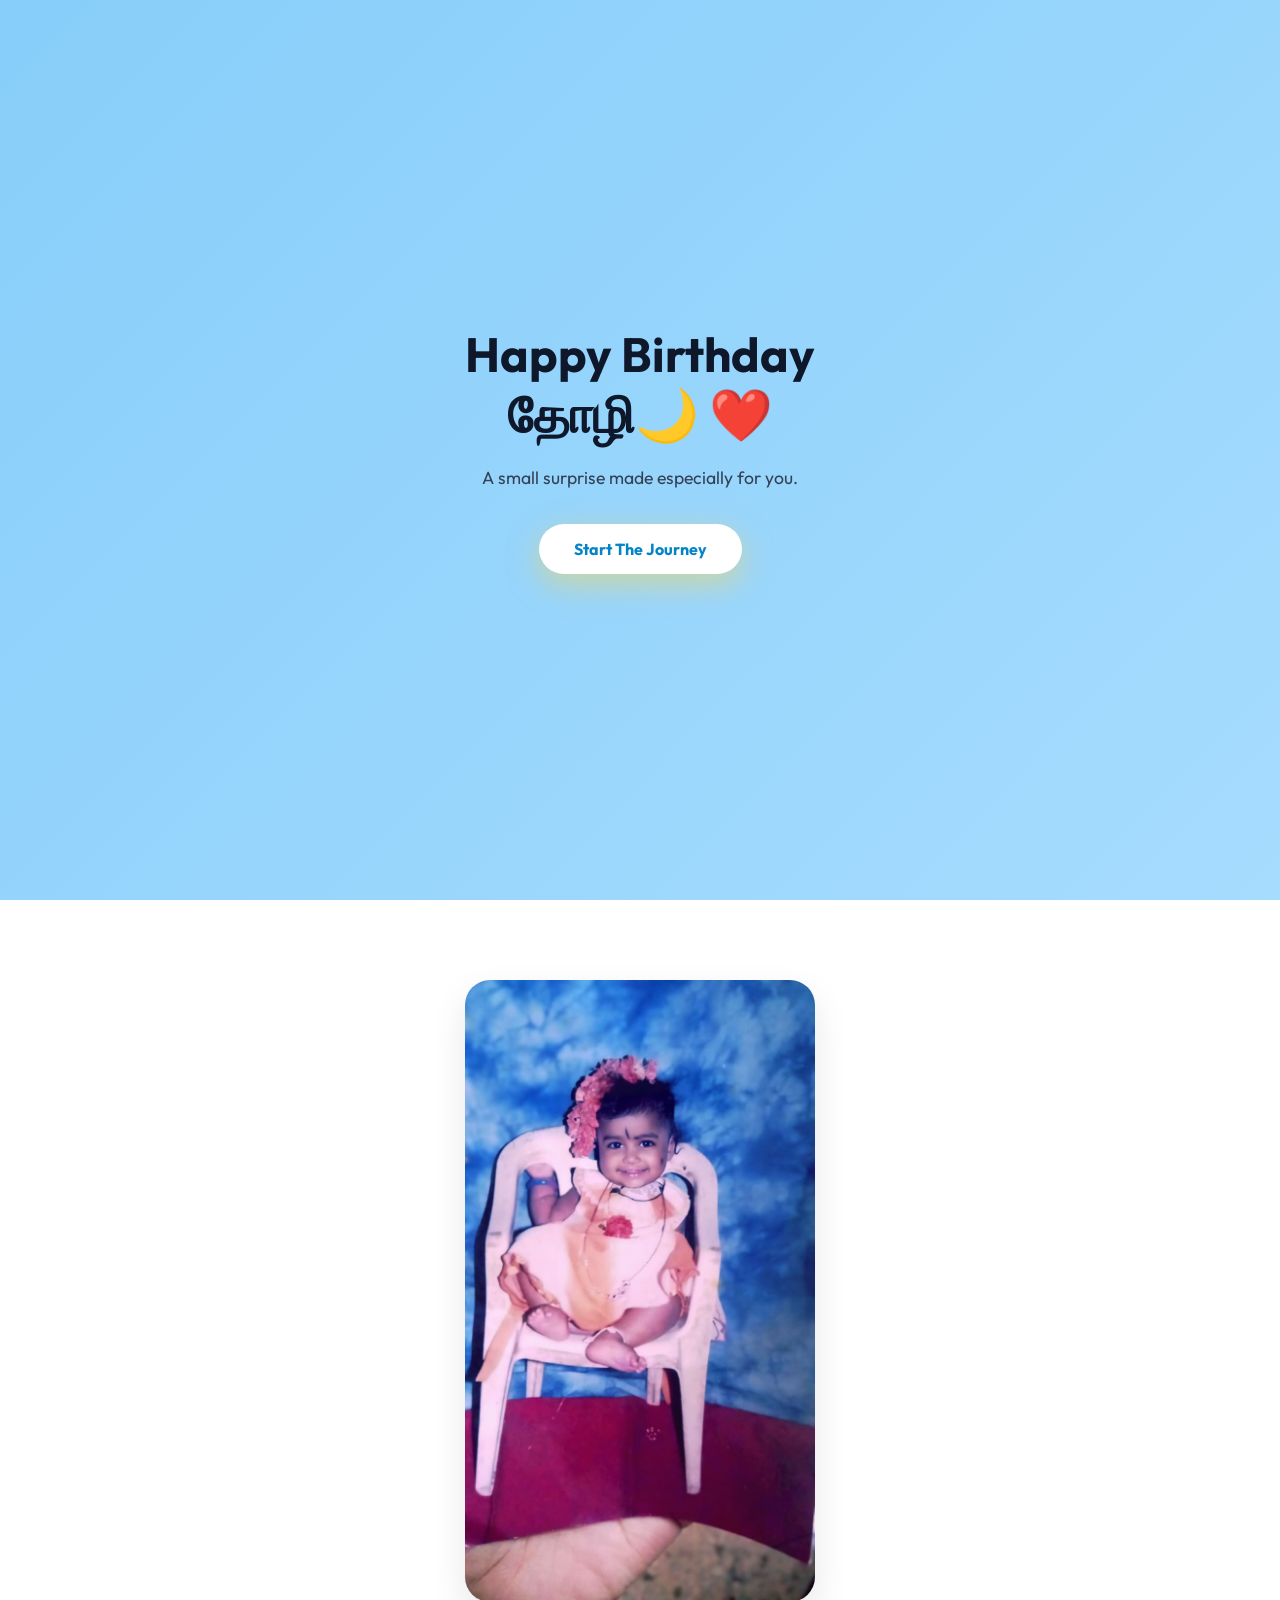
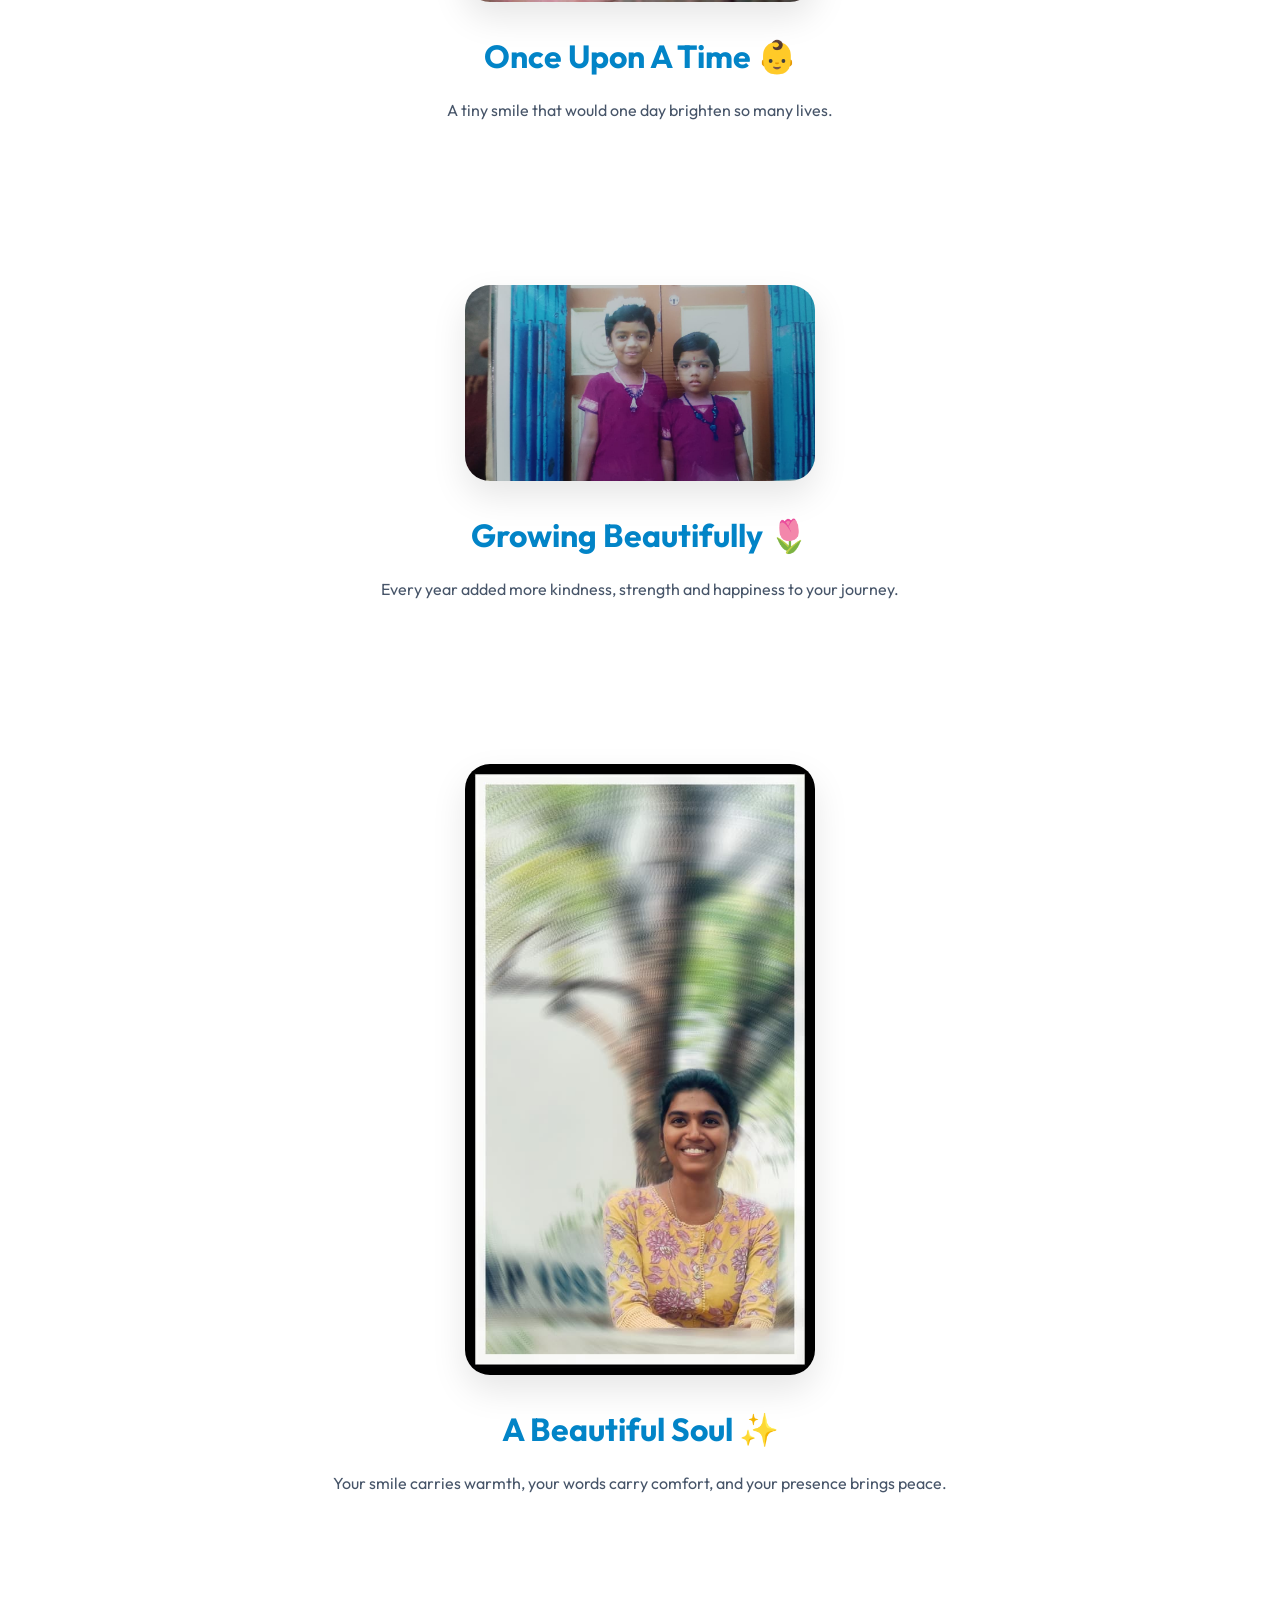
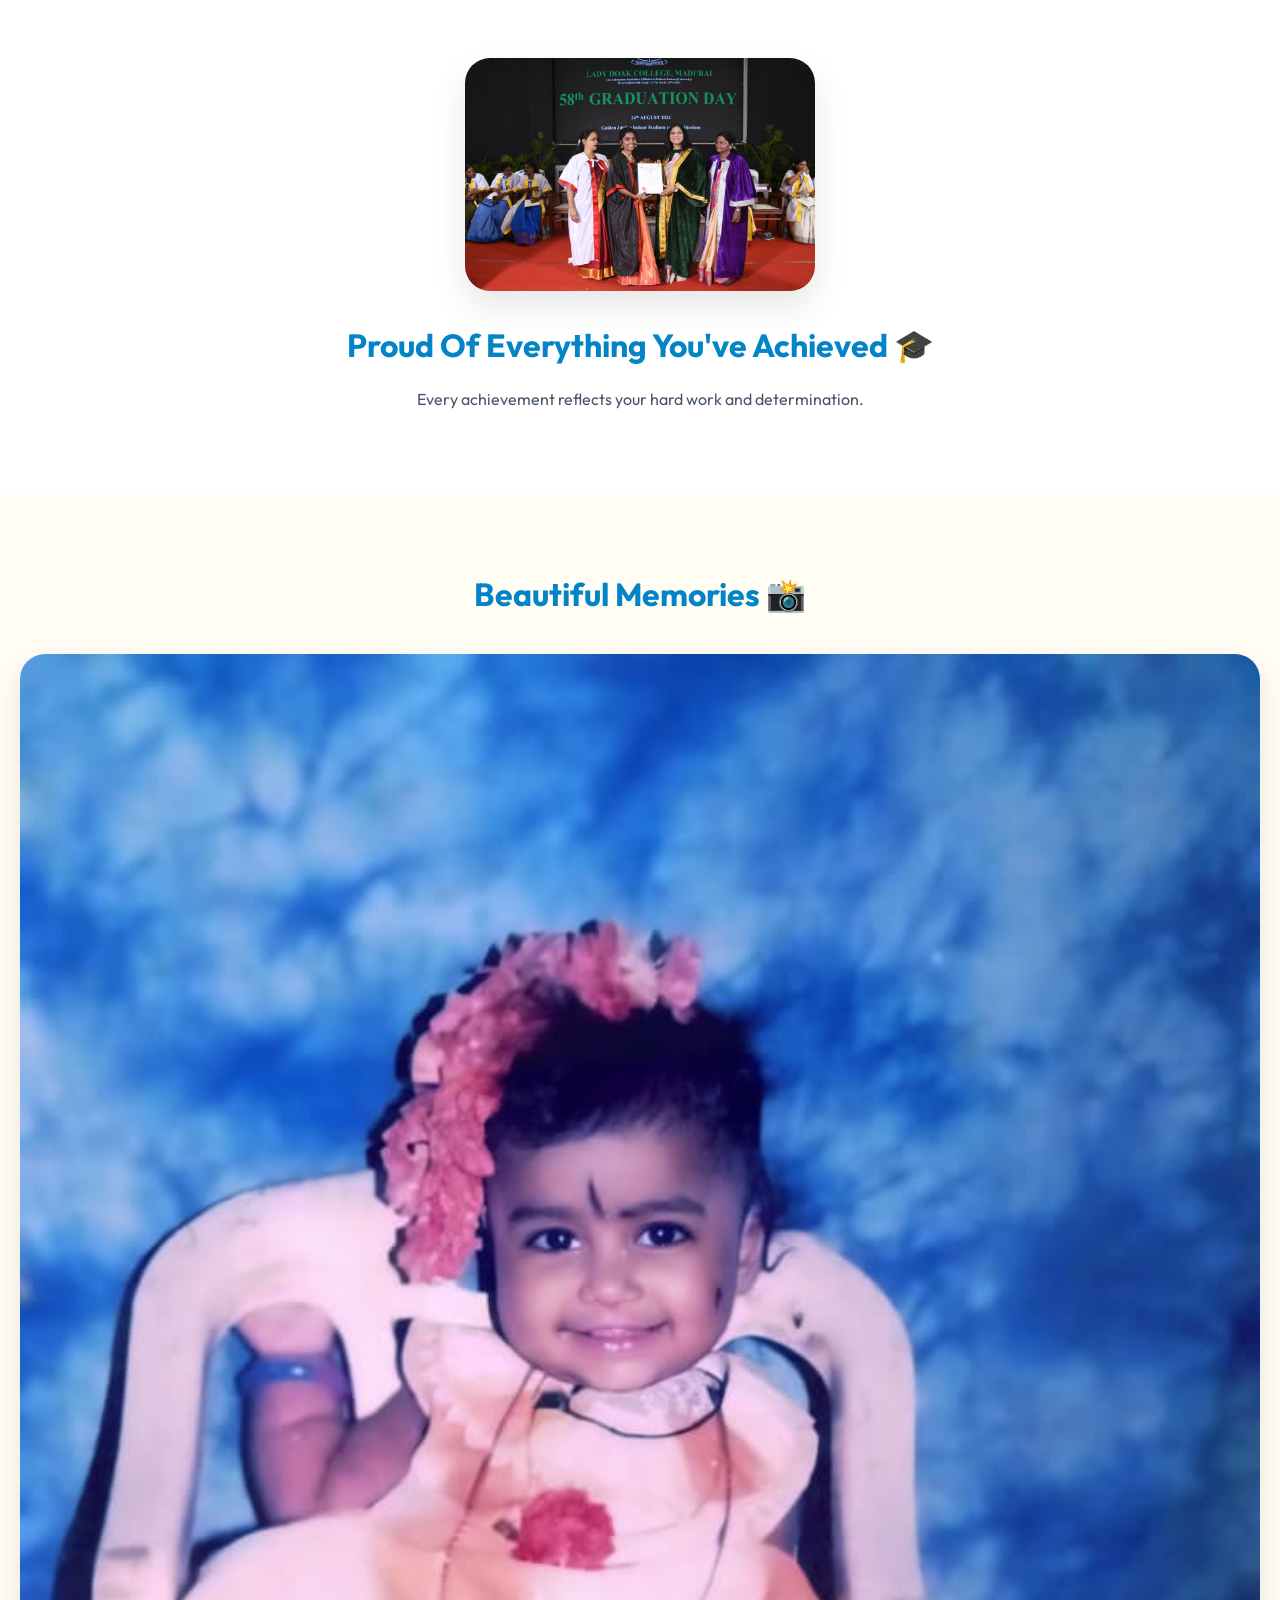
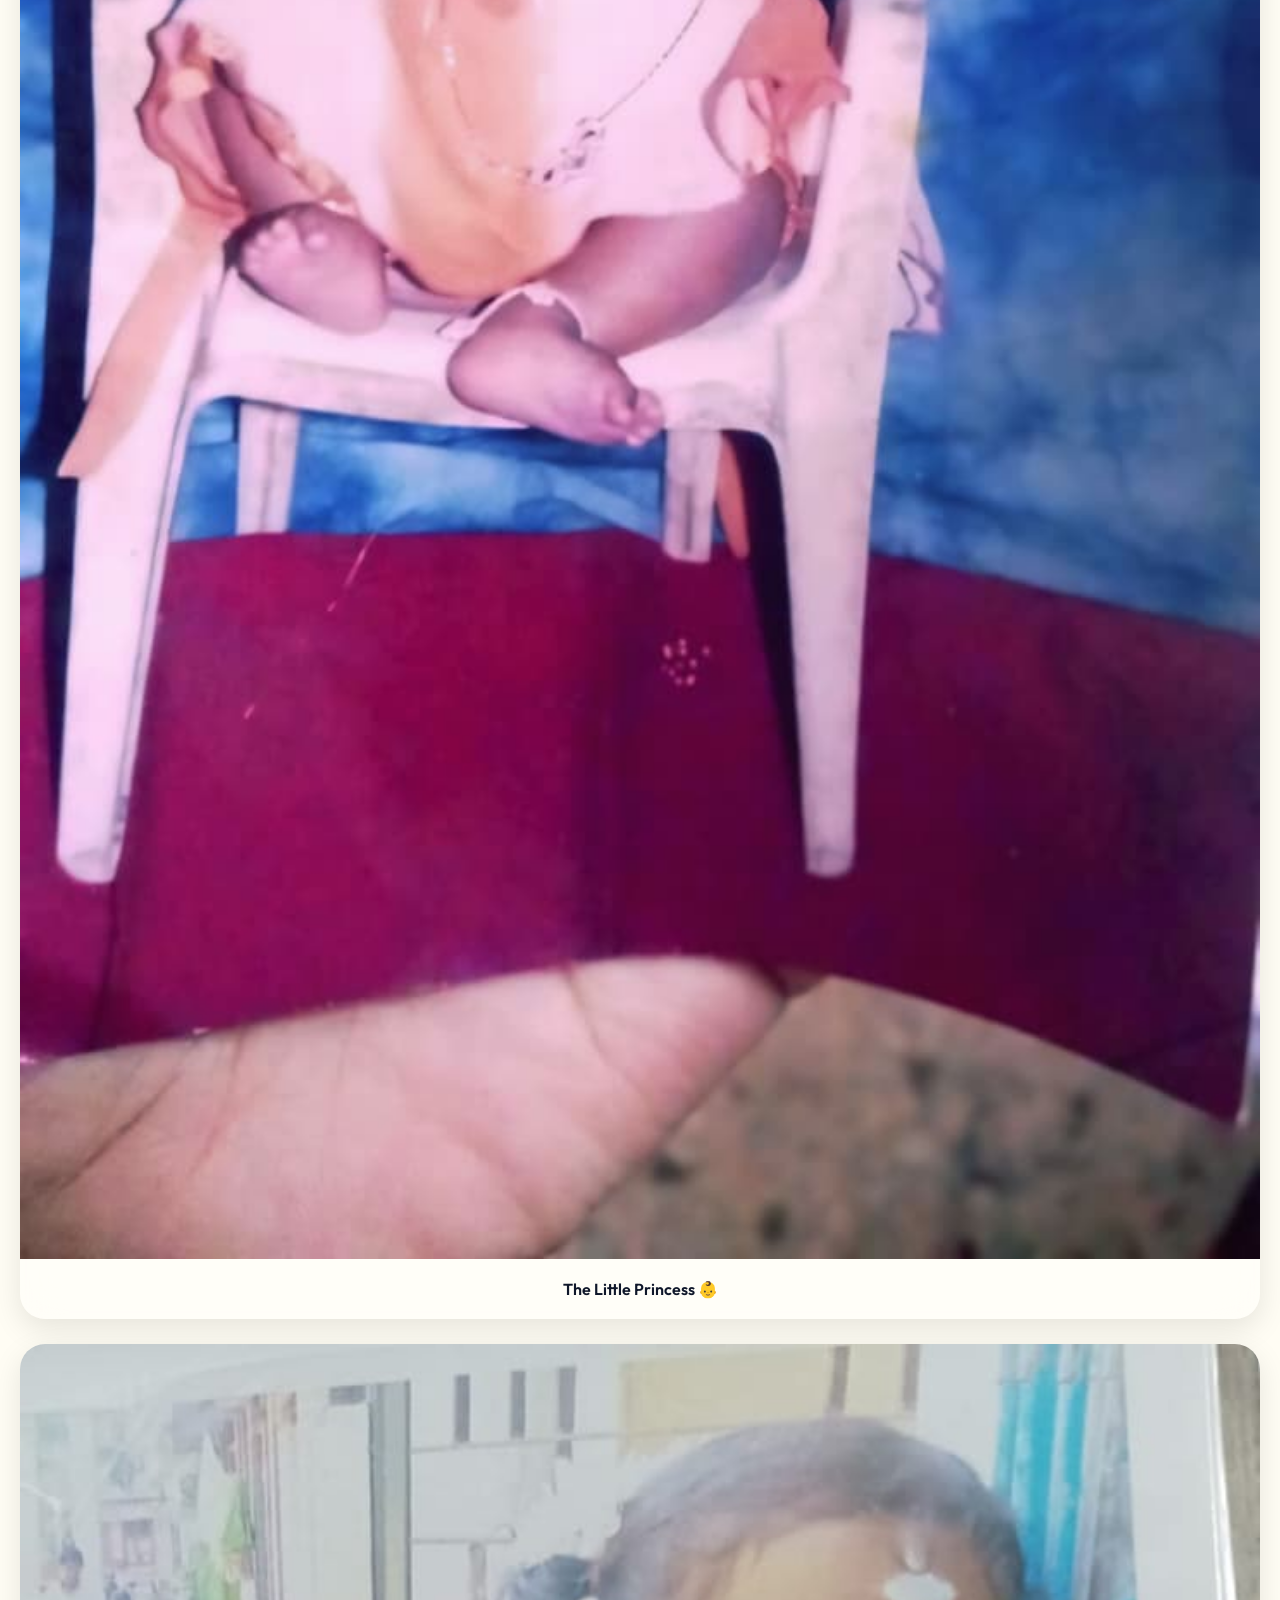
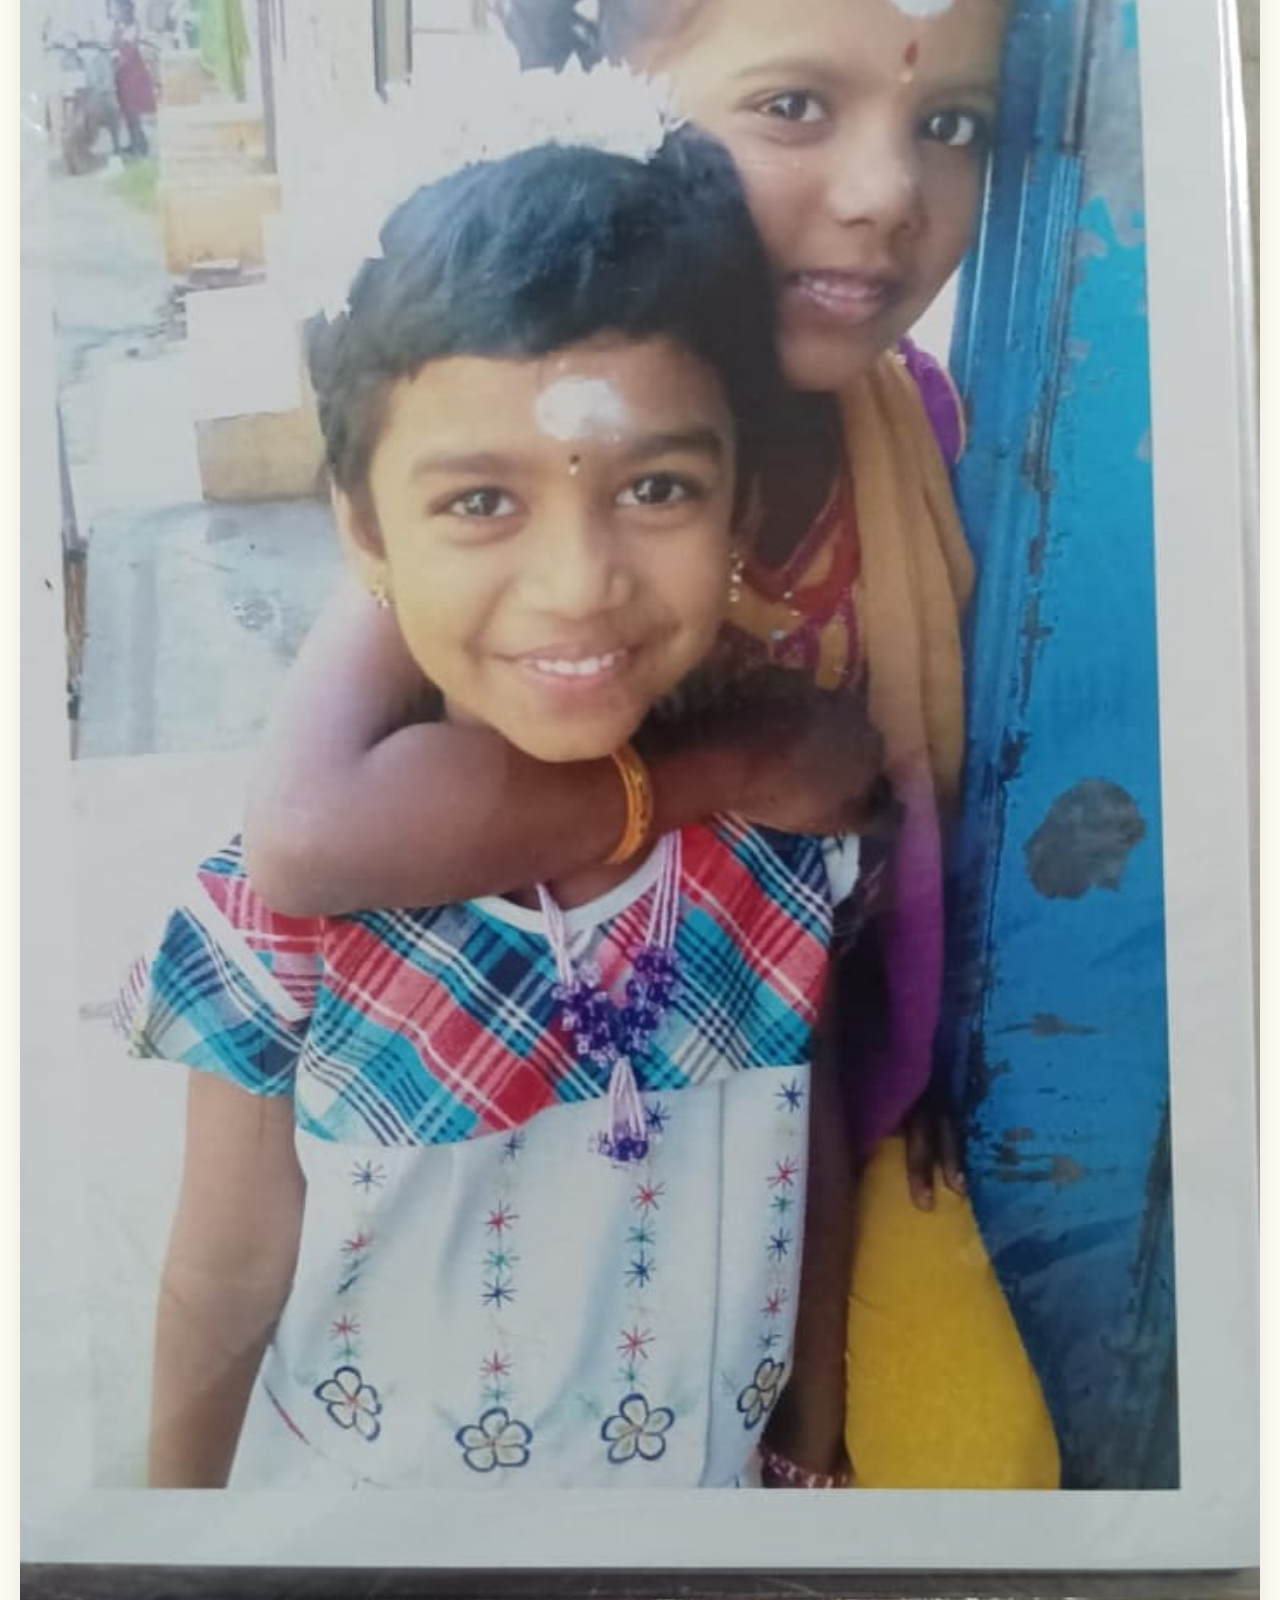
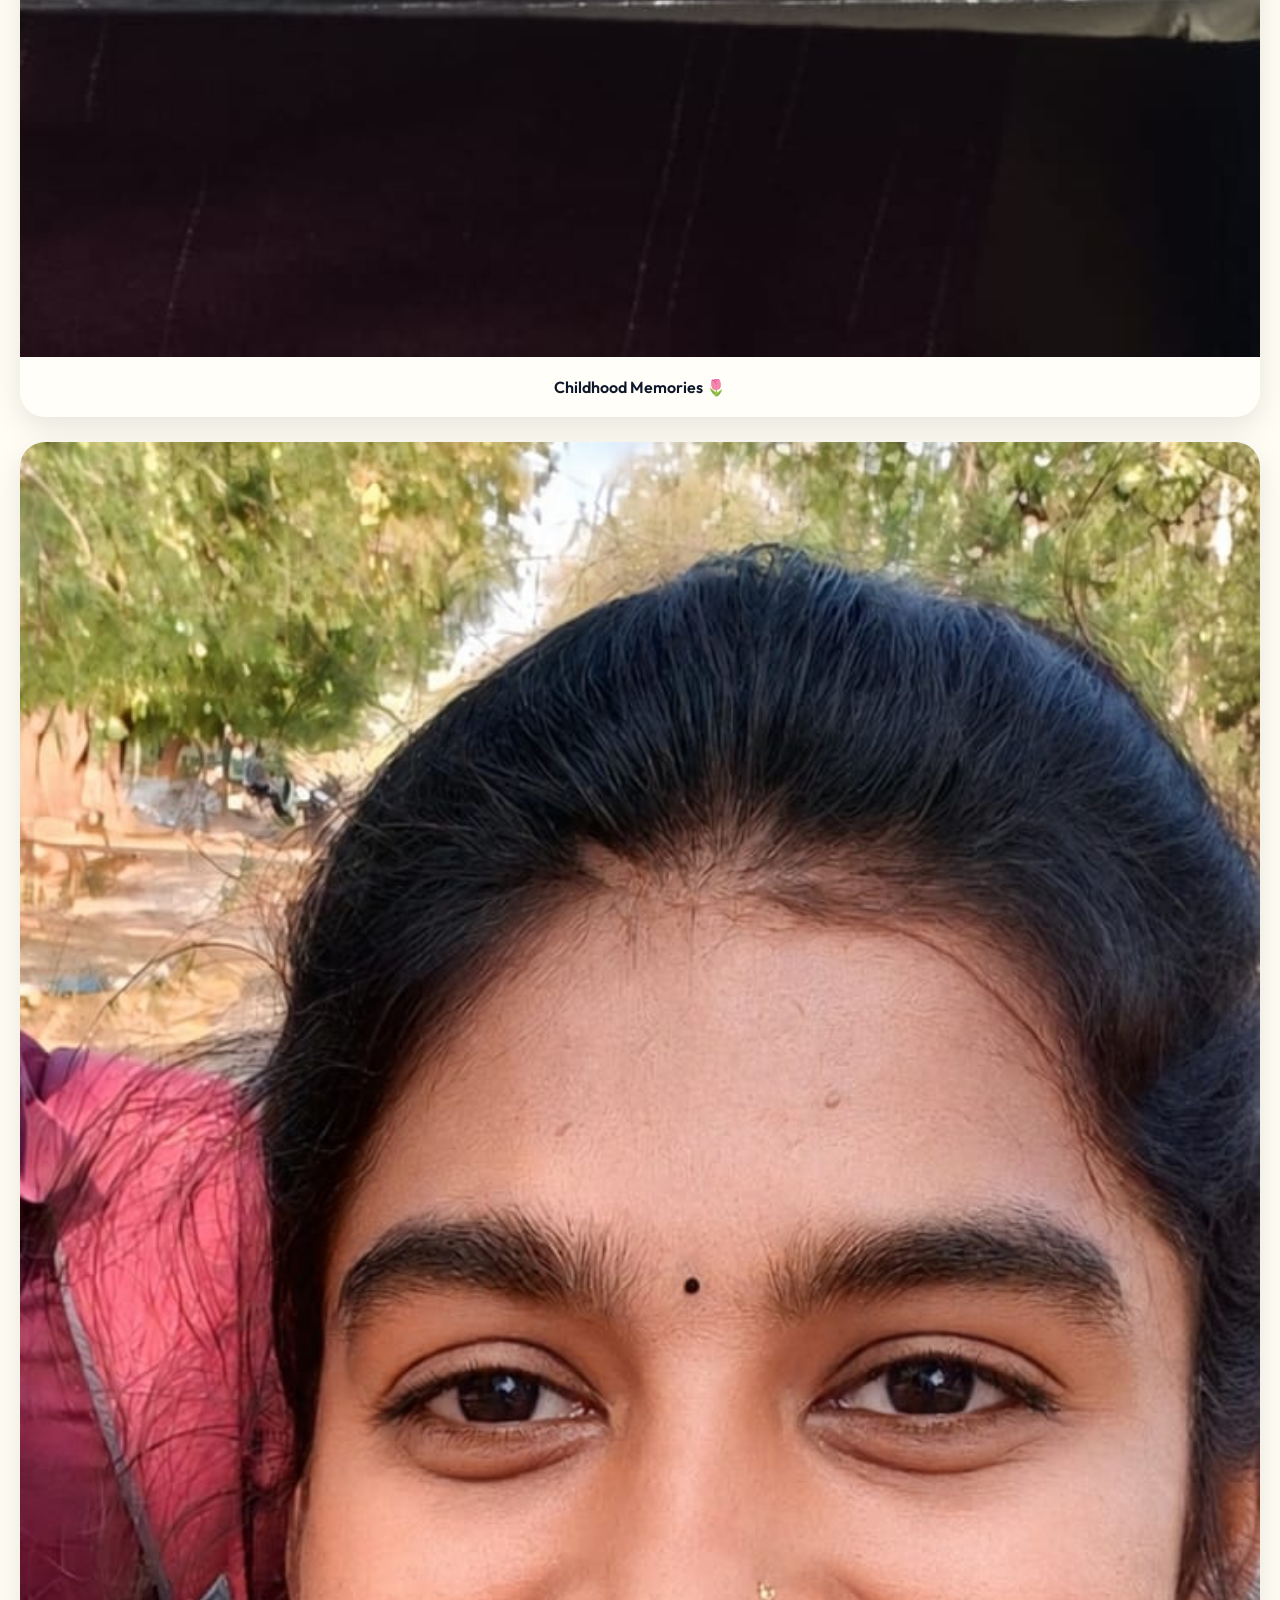
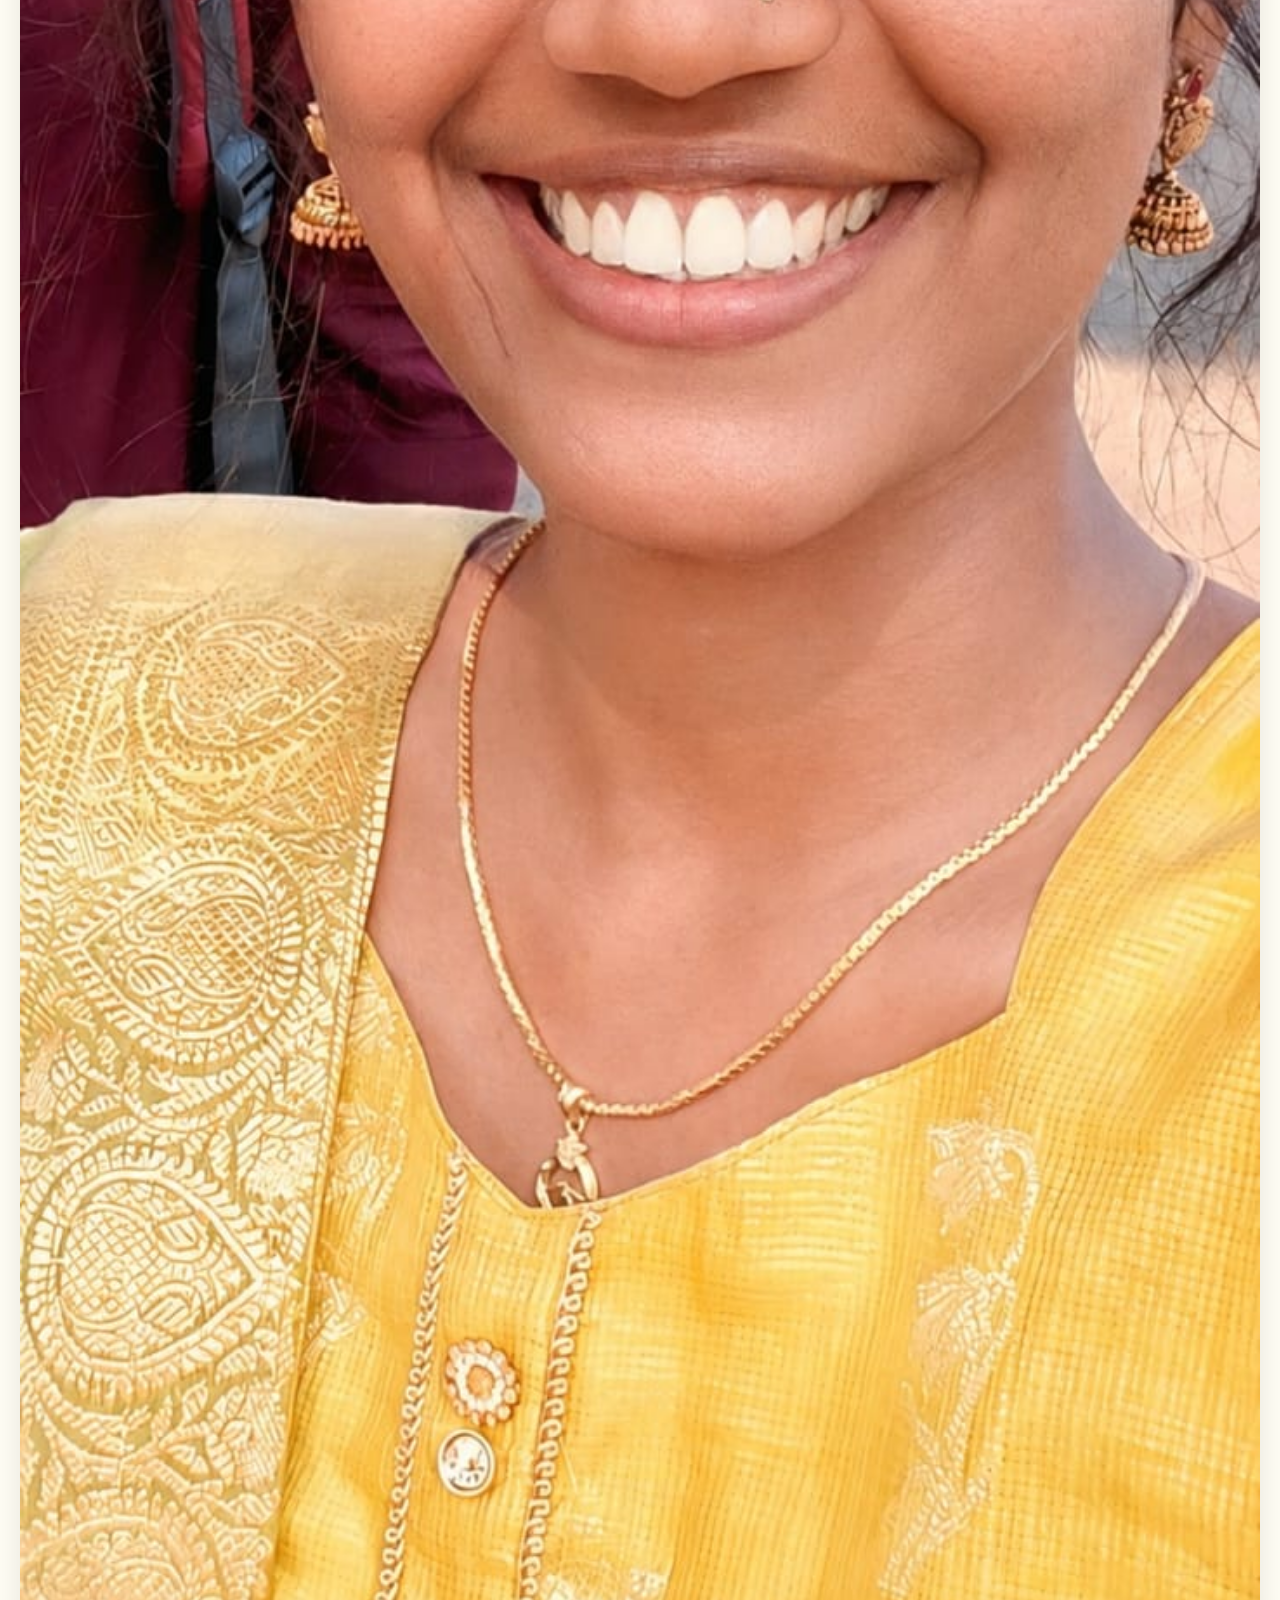
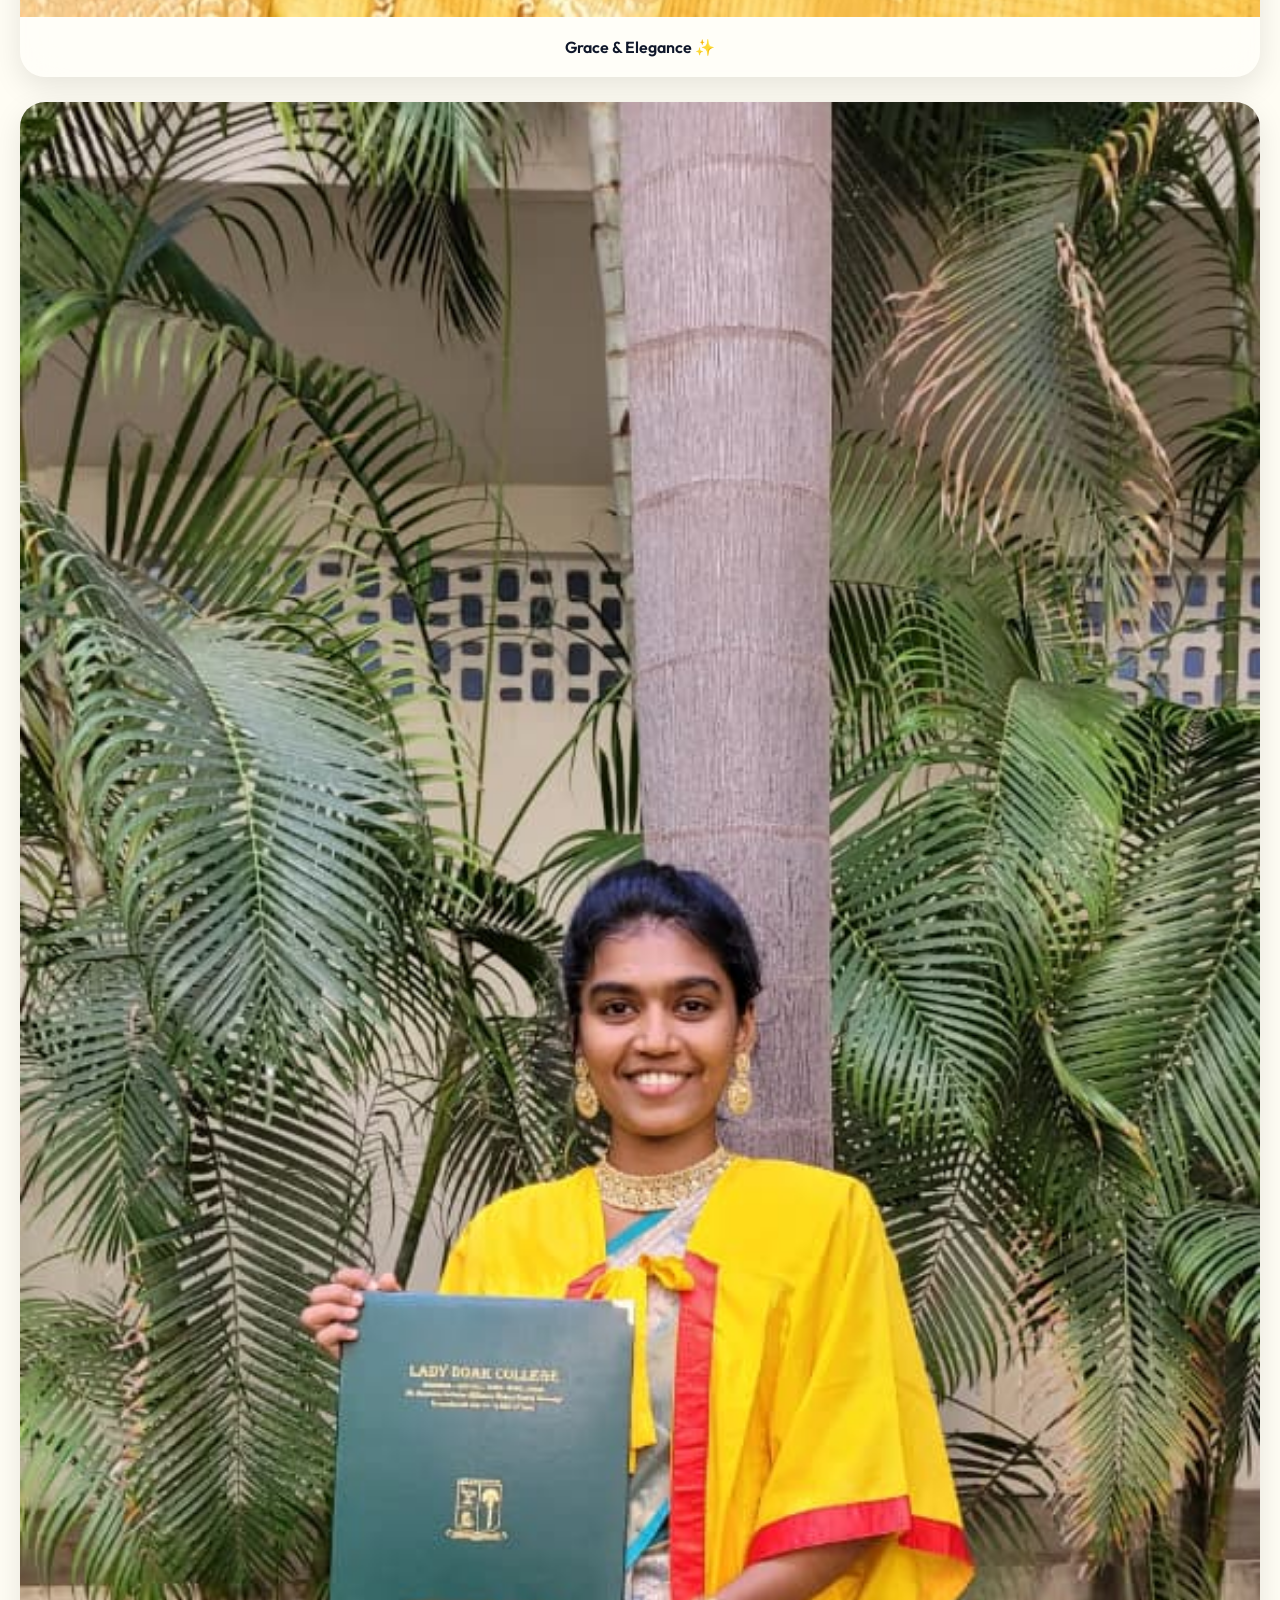
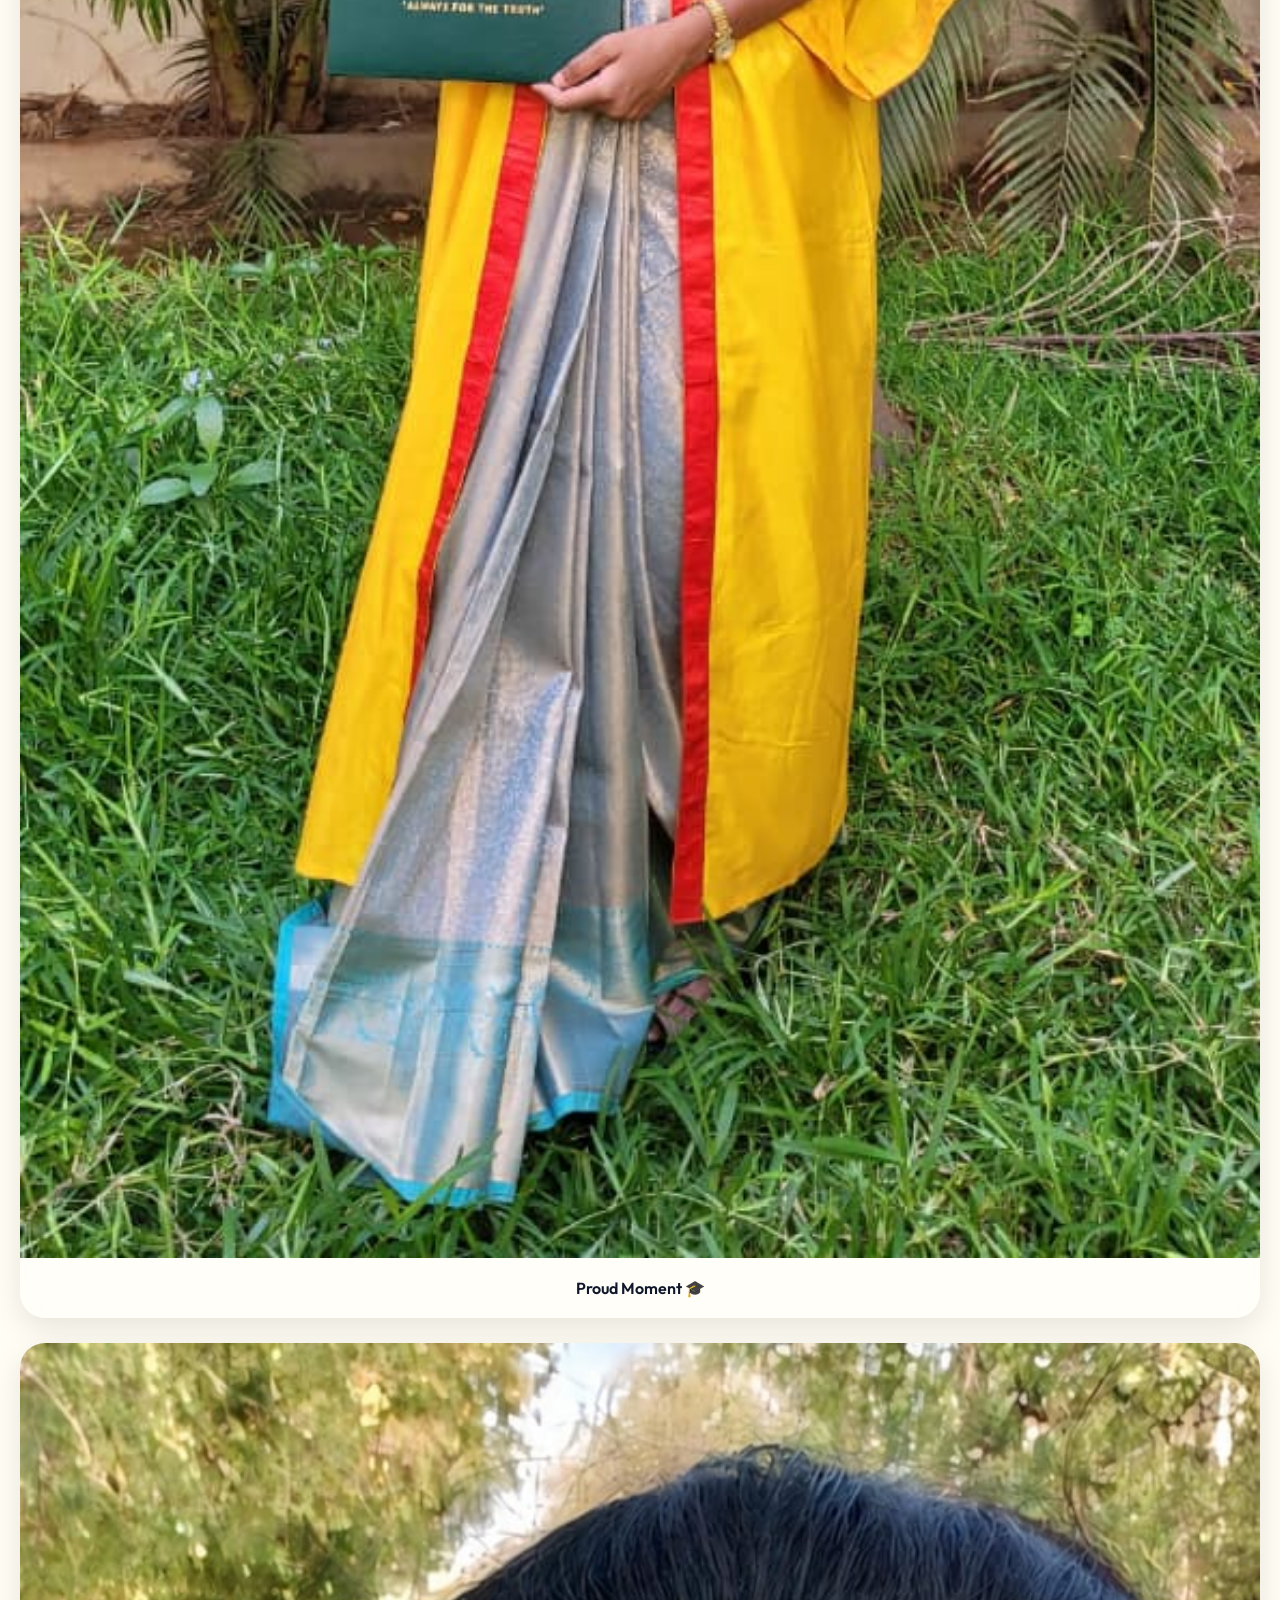
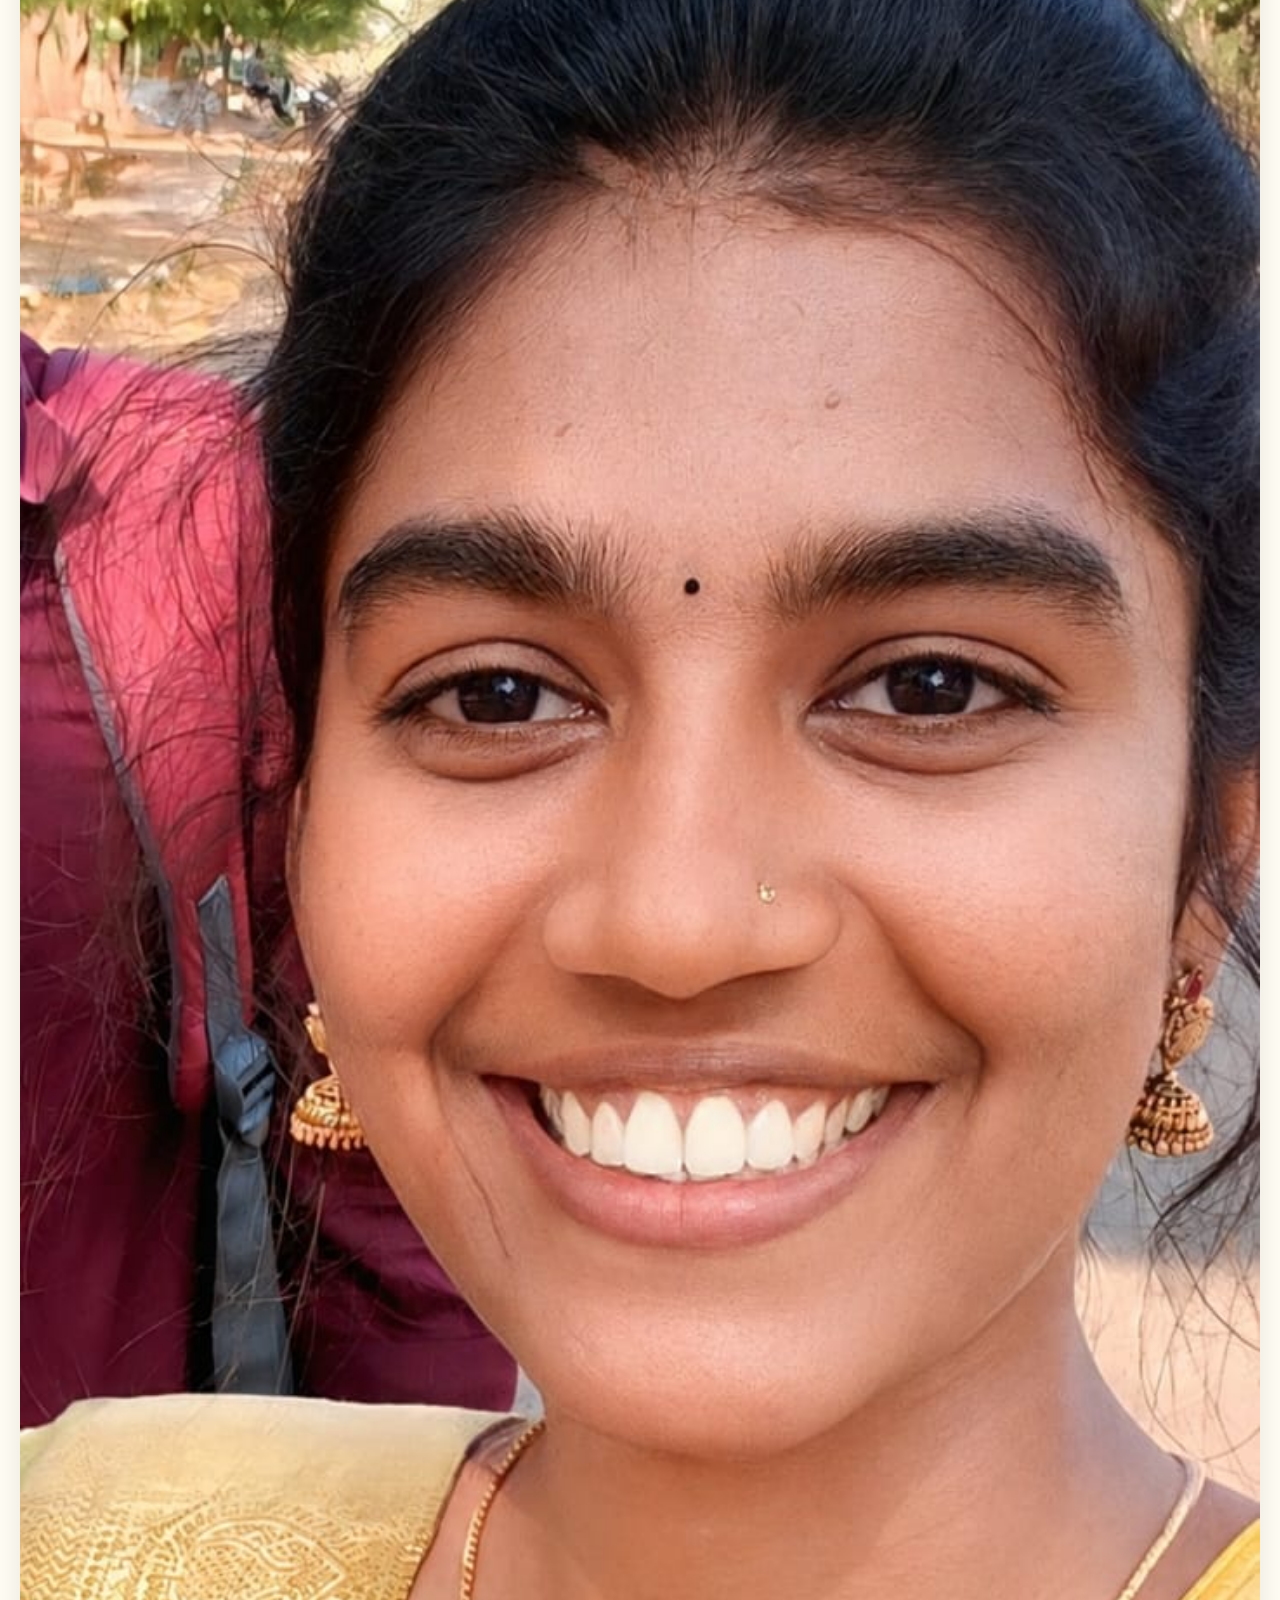
==== index.html @ f442bca6 "Update index.html" ====
<!DOCTYPE html>
<html lang="en">

<head>

<meta charset="UTF-8">

<meta name="viewport" content="width=device-width, initial-scale=1.0">

<title>Happy Birthday தோழி🌙 ❤️</title>

<link rel="preconnect" href="https://fonts.googleapis.com">

<link rel="preconnect" href="https://fonts.gstatic.com" crossorigin>

<link href="https://fonts.googleapis.com/css2?family=Outfit:wght@300;400;500;600;700&display=swap" rel="stylesheet">

<link rel="stylesheet" href="style.css">

</head>

<body>


<!-- Floating Icons -->

<div class="moon">🌙</div>

<div class="star star1">⭐</div>

<div class="star star2">✨</div>

<div class="cloud cloud1">☁️</div>

<div class="cloud cloud2">☁️</div>

<div class="sun">☀️</div>


<!-- HERO -->

<section class="hero">

<div class="hero-content">

<h1>

Happy Birthday

<br>

<span>தோழி🌙 ❤️</span>

</h1>

<p>

A small surprise made especially for you.

</p>

<button onclick="scrollToGallery()">

Start The Journey

</button>

</div>

</section>



<!-- BABY SECTION -->

<section class="story">

<img src="images/child1.jpeg">

<h2>Once Upon A Time 👶</h2>

<p>

A tiny smile that would one day brighten so many lives.

</p>

</section>



<!-- CHILDHOOD -->

<section class="story">

<img src="images/sandhiya1.jpeg">

<h2>Growing Beautifully 🌷</h2>

<p>

Every year added more kindness,

strength and happiness to your journey.

</p>

</section>



<!-- TRADITIONAL PHOTO -->

<section class="story">

<img src="images/mku blur1.jpeg">

<h2>A Beautiful Soul ✨</h2>

<p>

Your smile carries warmth,

your words carry comfort,

and your presence brings peace.

</p>

</section>



<!-- GRADUATION -->

<section class="story">

<img src="images/convo.jpeg">

<h2>Proud Of Everything You've Achieved 🎓</h2>

<p>

Every achievement reflects

your hard work and determination.

</p>

</section>



<!-- MEMORY GALLERY -->

<section class="gallery" id="gallery">

<h2>

Beautiful Memories 📸

</h2>

<div class="gallery-grid">


<div class="card">

<img src="images/child1.jpeg">

<p>The Little Princess 👶</p>

</div>


<div class="card">

<img src="images/with cousin.jpeg">

<p>Childhood Memories 🌷</p>

</div>


<div class="card">

<img src="images/nose pin.jpeg">

<p>Grace & Elegance ✨</p>

</div>


<div class="card">

<img src="images/convo3.jpeg">

<p>Proud Moment 🎓</p>

</div>


<div class="card">

<img src="images/nose pin.jpeg">

<p>Forever Special ❤️</p>

</div>


</div>

</section>



<!-- REASONS -->

<section class="reasons">

<h2>

Why You Are Special ❤️

</h2>

<div class="reason-card">

😊 Your Smile

</div>

<div class="reason-card">

🌷 Your Kindness

</div>

<div class="reason-card">

✨ Your Positivity

</div>

<div class="reason-card">

💖 Your Beautiful Heart

</div>

</section>



<!-- MESSAGE -->

<section class="message">

<h2>

A Message From My Heart 💌

</h2>

<div class="message-card">

Happy Birthday To Someone Truly Special.

<br><br>

May your life always be filled with happiness,

success,

beautiful memories,

and endless smiles.

<br><br>

Keep smiling.

Keep shining.

<br><br>

Happy Birthday ❤️

</div>

</section>



<!-- MUSIC -->

<section class="music">

<h2>

A Song For You 🎵

</h2>

<iframe

style="border-radius:12px"

src="https://open.spotify.com/embed/track/0OpqEFpEBZmDG9XOhYT8fs"

width="100%"

height="152"

frameborder="0"

allowfullscreen=""

allow="autoplay; clipboard-write; encrypted-media; fullscreen; picture-in-picture"

loading="lazy">

</iframe>

</section>



<!-- FINAL -->

<section class="final">

<h1>

You Make Life More Beautiful ❤️

</h1>

<p>

Wishing You Happiness,

Success,

and Endless Smiles.

</p>

<button id="surpriseBtn">

Happy Birthday 🎂

</button>

</section>



<script src="script.js"></script>

</body>

</html>
```
---- style.css ----
*{
    margin:0;
    padding:0;
    box-sizing:border-box;
    font-family:'Outfit',sans-serif;
}

html{
    scroll-behavior:smooth;
}

body{

    background:#F8FCFF;

    overflow-x:hidden;

    color:#0f172a;

}


/* ANIMATED BACKGROUND */

.hero{

    height:100vh;

    display:flex;

    justify-content:center;

    align-items:center;

    text-align:center;

    background:linear-gradient(
        135deg,
        #87CEFA,
        #B0E0FF,
        #FFF4A3,
        #FFD54F
    );

    background-size:400% 400%;

    animation:gradientMove 12s ease infinite;

    position:relative;

}


@keyframes gradientMove{

0%{

background-position:0% 50%;

}

50%{

background-position:100% 50%;

}

100%{

background-position:0% 50%;

}

}


/* HERO */

.hero-content{

padding:25px;

z-index:2;

}

.hero h1{

font-size:3rem;

font-weight:700;

line-height:1.2;

color:#0F172A;

}

.hero span{

font-size:3.2rem;

}

.hero p{

margin-top:20px;

font-size:1.1rem;

color:#334155;

}

.hero button{

margin-top:35px;

padding:15px 35px;

border:none;

border-radius:50px;

background:white;

color:#0284C7;

font-size:1rem;

font-weight:700;

cursor:pointer;

box-shadow:

0 10px 30px rgba(255,213,79,.5);

transition:.4s;

}

.hero button:hover{

transform:scale(1.08);

}


/* FLOATING ITEMS */

.moon{

position:fixed;

top:50px;

right:25px;

font-size:45px;

animation:float 5s infinite;

}

.sun{

position:fixed;

top:60px;

left:20px;

font-size:45px;

animation:float 4s infinite;

}

.star{

position:fixed;

font-size:24px;

animation:twinkle 3s infinite;

}

.star1{

top:140px;

left:40px;

}

.star2{

top:150px;

right:70px;

}

.cloud{

position:fixed;

font-size:35px;

animation:float 7s infinite;

}

.cloud1{

top:180px;

left:15px;

}

.cloud2{

top:220px;

right:15px;

}


@keyframes float{

0%,100%{

transform:translateY(0px);

}

50%{

transform:translateY(-20px);

}

}

@keyframes twinkle{

0%,100%{

opacity:1;

}

50%{

opacity:.3;

}

}


/* STORY SECTION */

.story{

padding:80px 25px;

text-align:center;

background:#ffffff;

}

.story img{

width:90%;

max-width:350px;

border-radius:25px;

box-shadow:

0 15px 35px rgba(0,0,0,.1);

}

.story h2{

margin-top:30px;

font-size:2rem;

color:#0284C7;

}

.story p{

margin-top:20px;

font-size:1rem;

line-height:1.8;

color:#475569;

}


/* GALLERY */

.gallery{

padding:80px 20px;

background:#FFFDF4;

text-align:center;

}

.gallery h2{

font-size:2rem;

margin-bottom:40px;

color:#0284C7;

}

.gallery-grid{

display:grid;

gap:25px;

}

.card{

background:rgba(255,255,255,.35);

backdrop-filter:blur(20px);

border-radius:25px;

overflow:hidden;

box-shadow:

0 10px 30px rgba(0,0,0,.1);

transition:.4s;

}

.card:hover{

transform:

translateY(-10px)

scale(1.03);

}

.card img{

width:100%;

display:block;

}

.card p{

padding:20px;

font-weight:600;

}


/* REASONS */

.reasons{

padding:80px 20px;

text-align:center;

background:#F7FBFF;

}

.reasons h2{

margin-bottom:40px;

color:#0284C7;

}

.reason-card{

margin:20px auto;

padding:25px;

max-width:350px;

border-radius:25px;

background:white;

box-shadow:

0 10px 25px rgba(0,0,0,.08);

font-size:1.2rem;

font-weight:600;

transition:.4s;

}

.reason-card:hover{

transform:scale(1.05);

}


/* MESSAGE */

.message{

padding:80px 20px;

text-align:center;

}

.message h2{

color:#0284C7;

margin-bottom:30px;

}

.message-card{

background:

rgba(255,255,255,.45);

backdrop-filter:

blur(20px);

padding:40px;

border-radius:30px;

line-height:2;

box-shadow:

0 15px 35px rgba(0,0,0,.1);

}


/* MUSIC */

.music{

padding:80px 20px;

text-align:center;

background:#FFFDF4;

}

.music h2{

margin-bottom:30px;

color:#0284C7;

}


/* FINAL */

.final{

height:100vh;

display:flex;

flex-direction:column;

justify-content:center;

align-items:center;

text-align:center;

padding:20px;

background:

linear-gradient(

135deg,

#87CEFA,

#FFF4A3

);

}

.final h1{

font-size:2.5rem;

margin-bottom:25px;

}

.final p{

font-size:1.2rem;

line-height:1.8;

}

.final button{

margin-top:40px;

padding:18px 40px;

border:none;

border-radius:50px;

background:white;

font-size:1.1rem;

font-weight:700;

color:#0284C7;

cursor:pointer;

box-shadow:

0 10px 30px rgba(255,255,255,.5);

transition:.4s;

}

.final button:hover{

transform:scale(1.08);

}
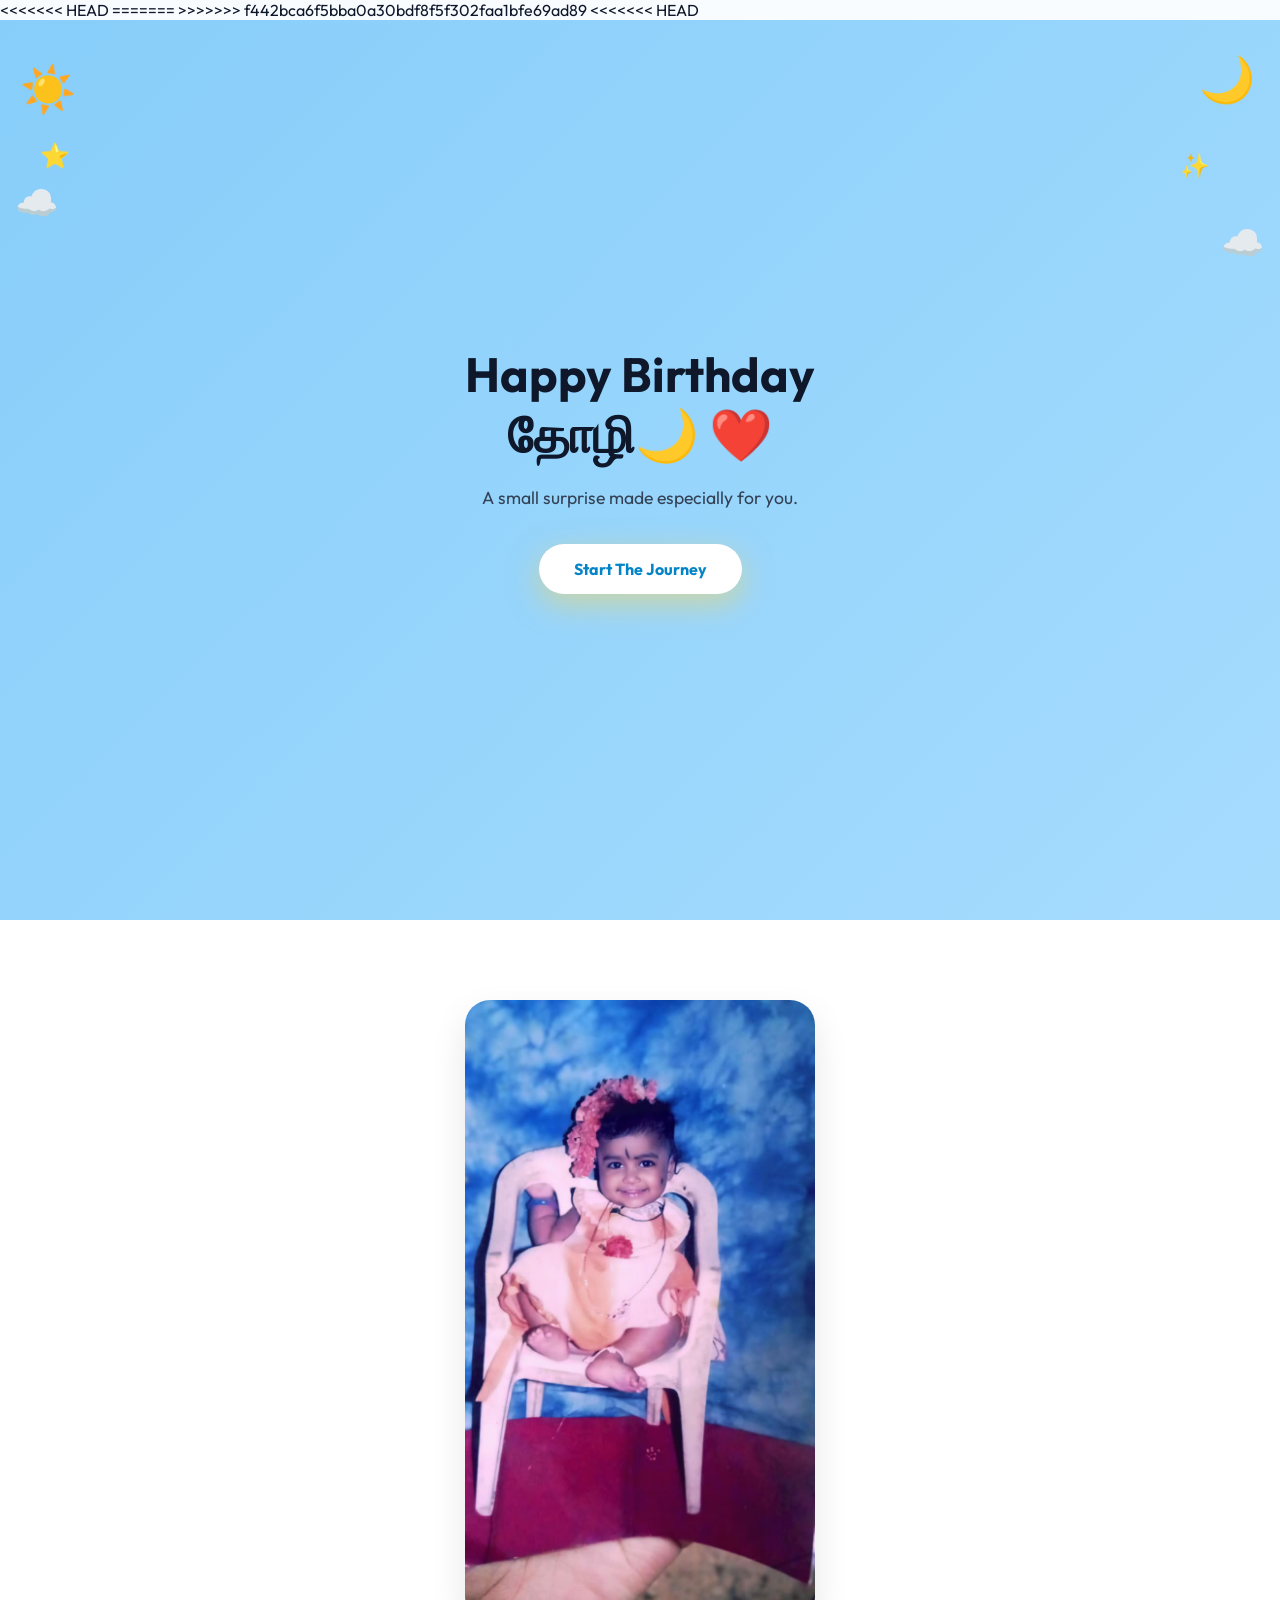
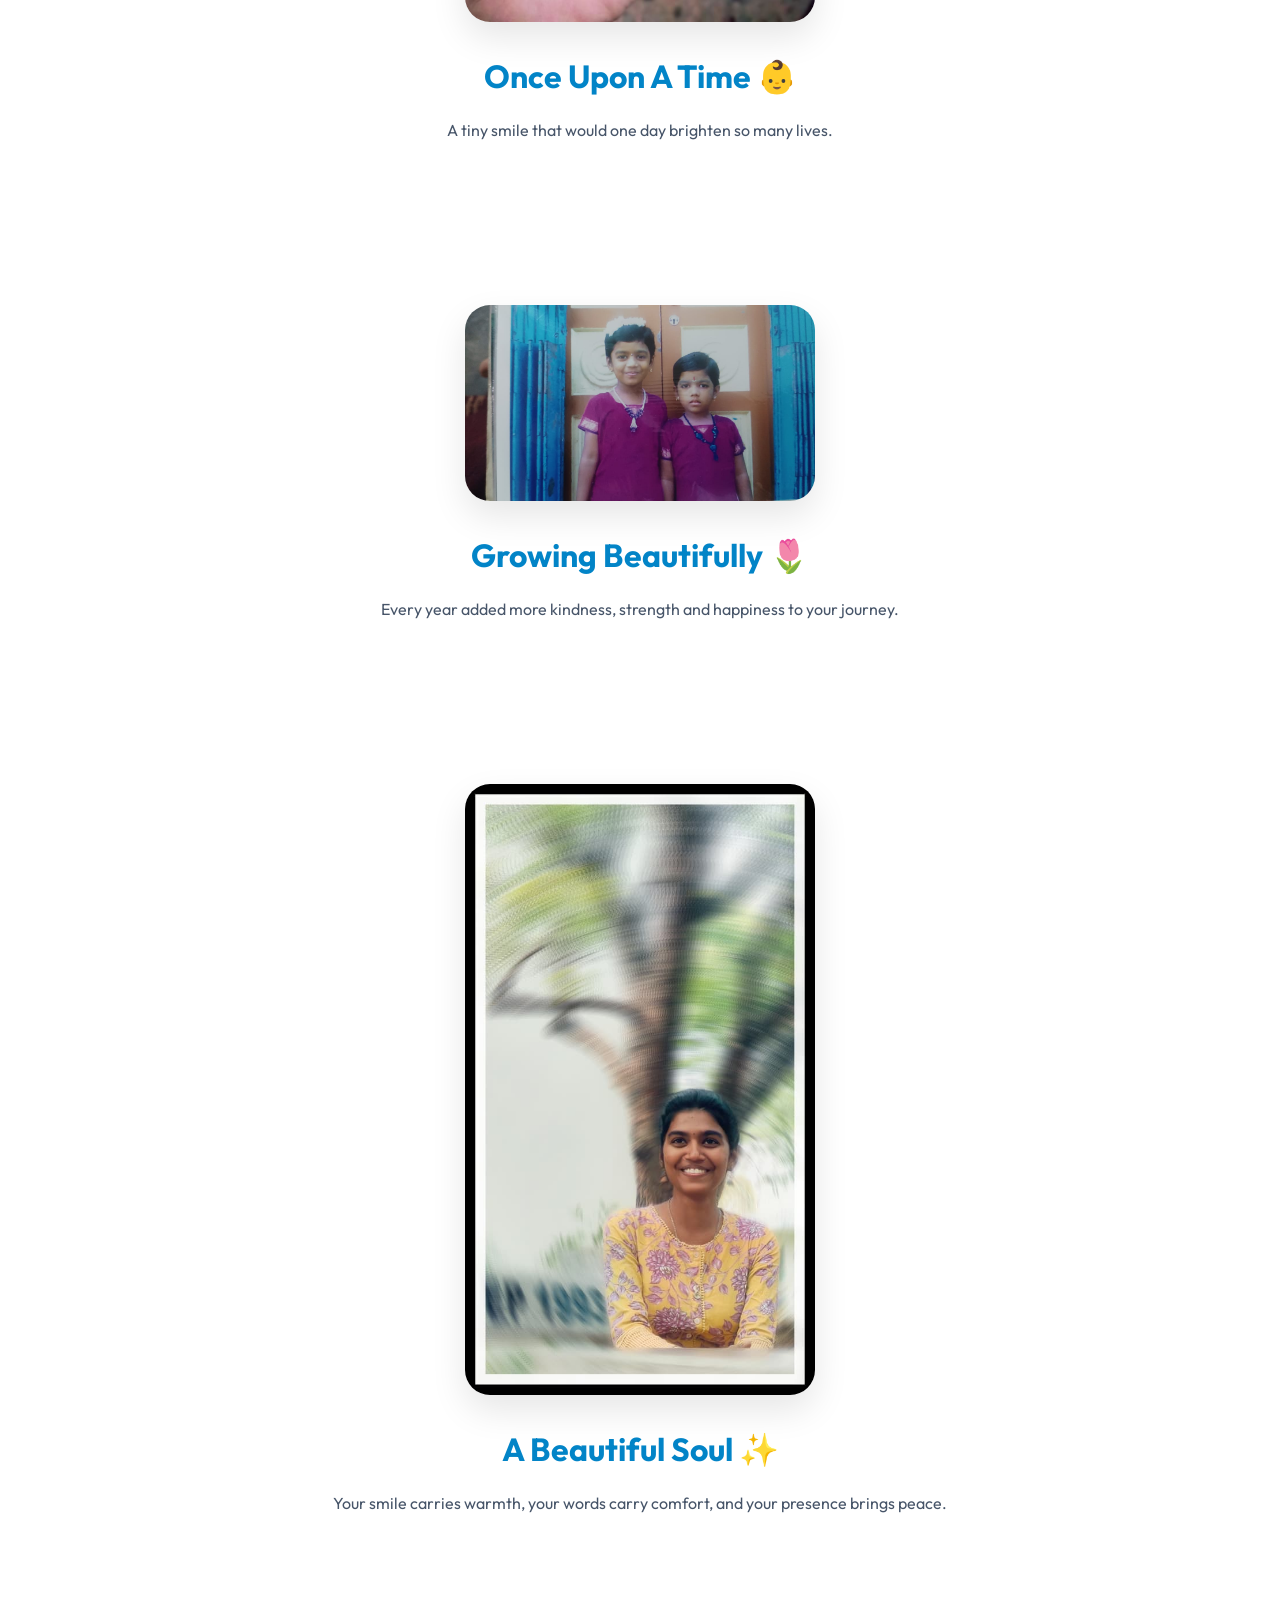
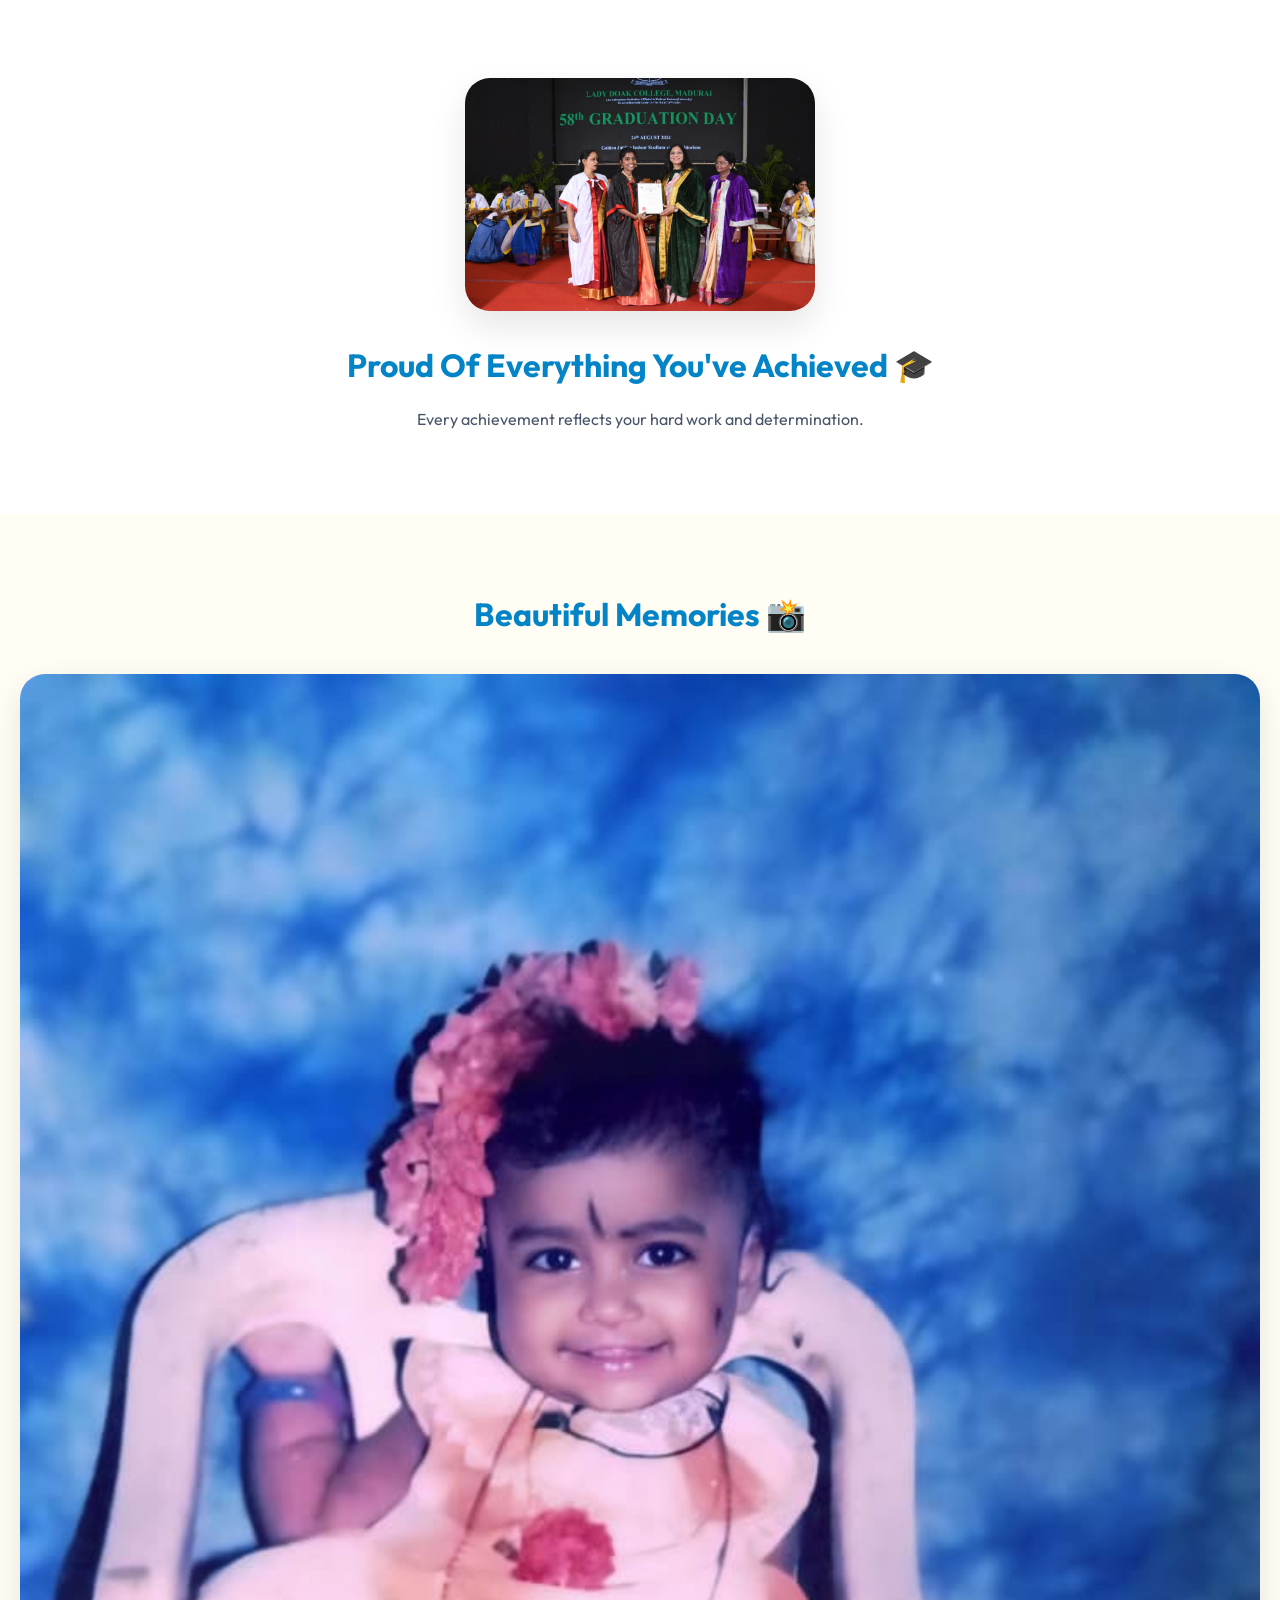
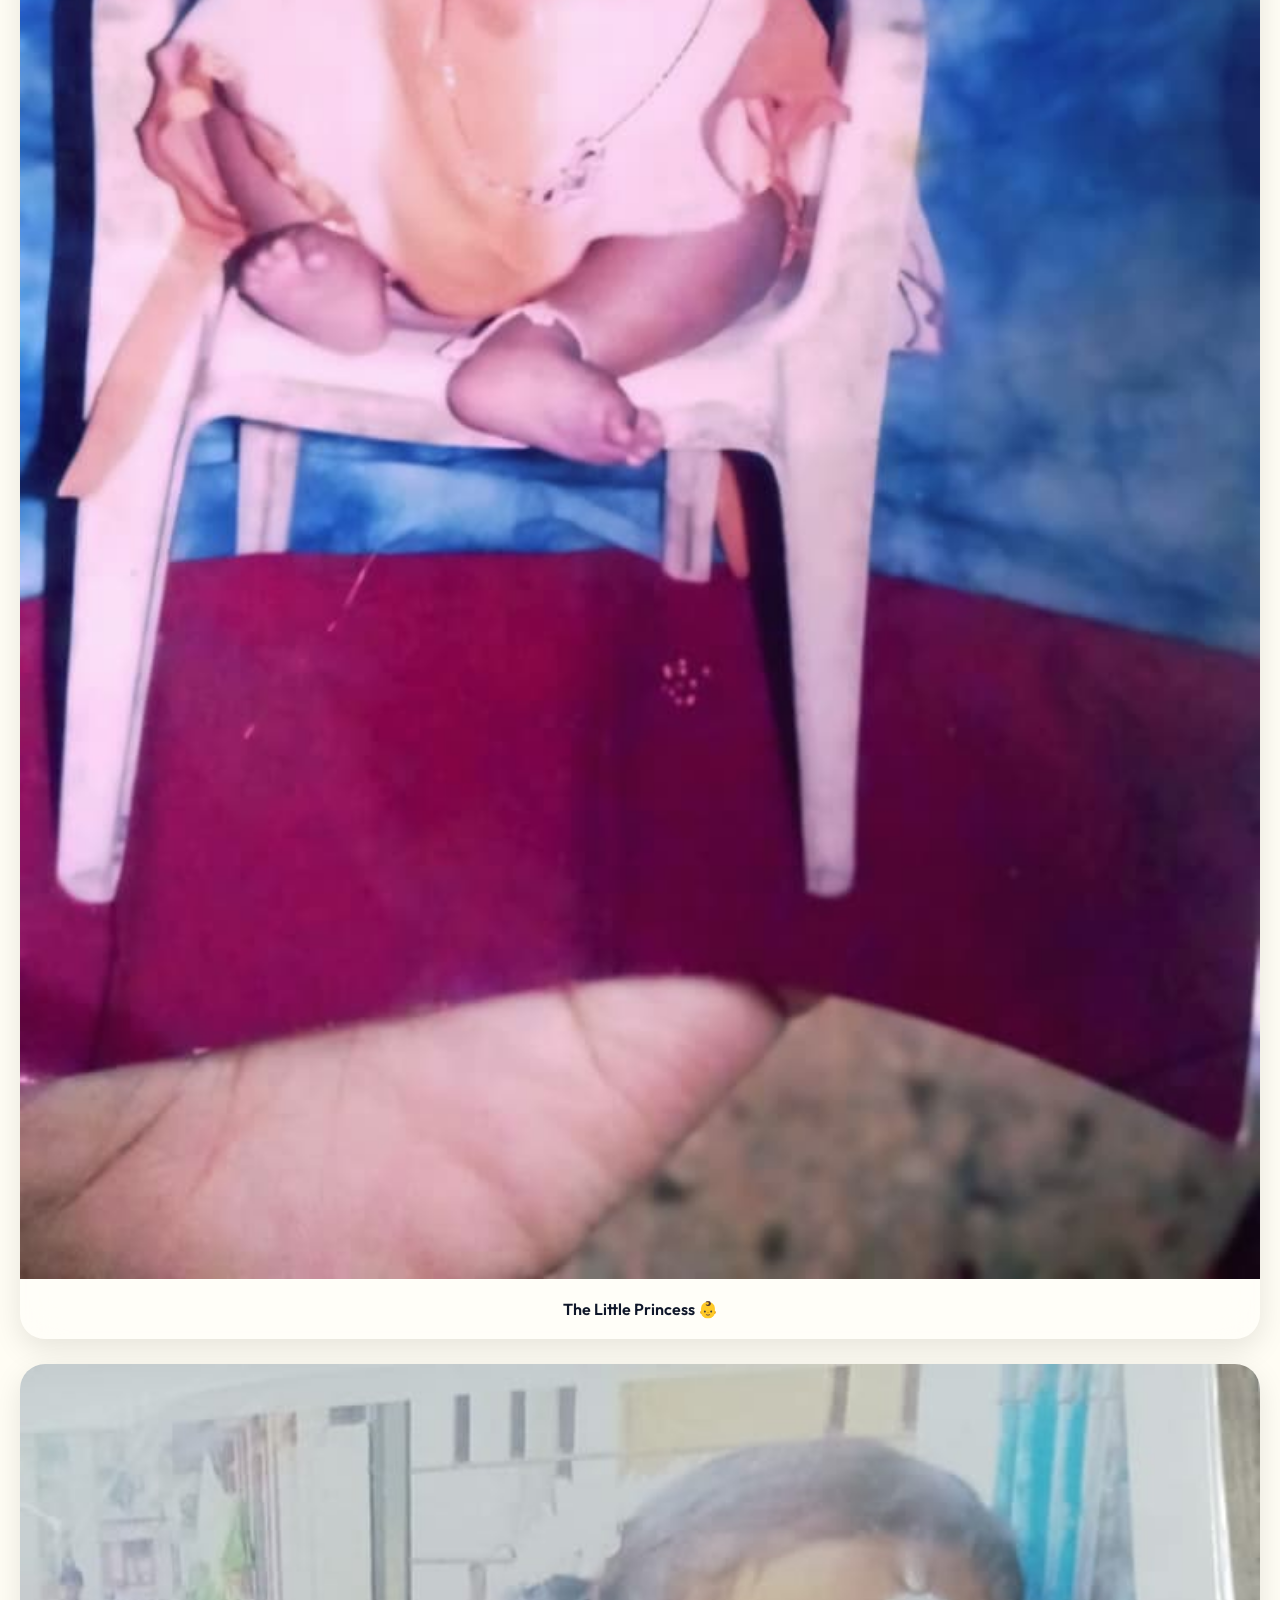
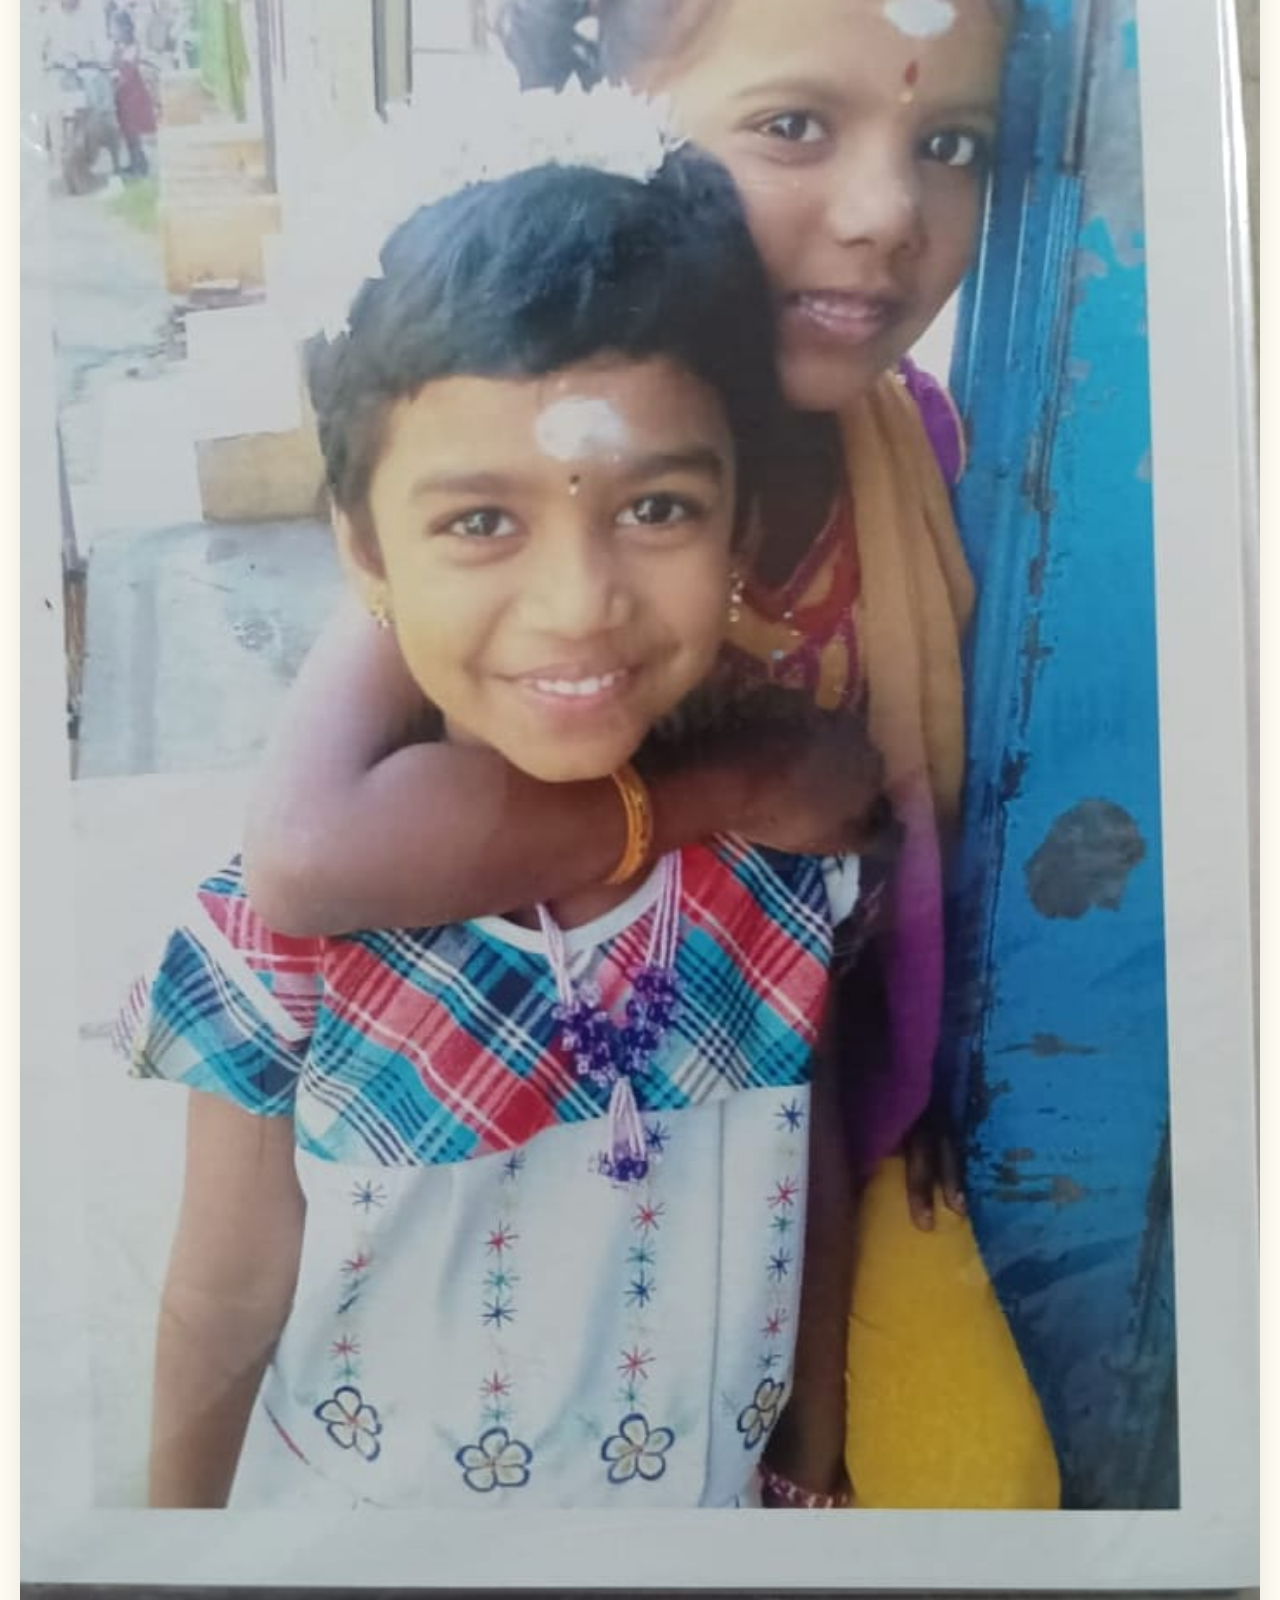
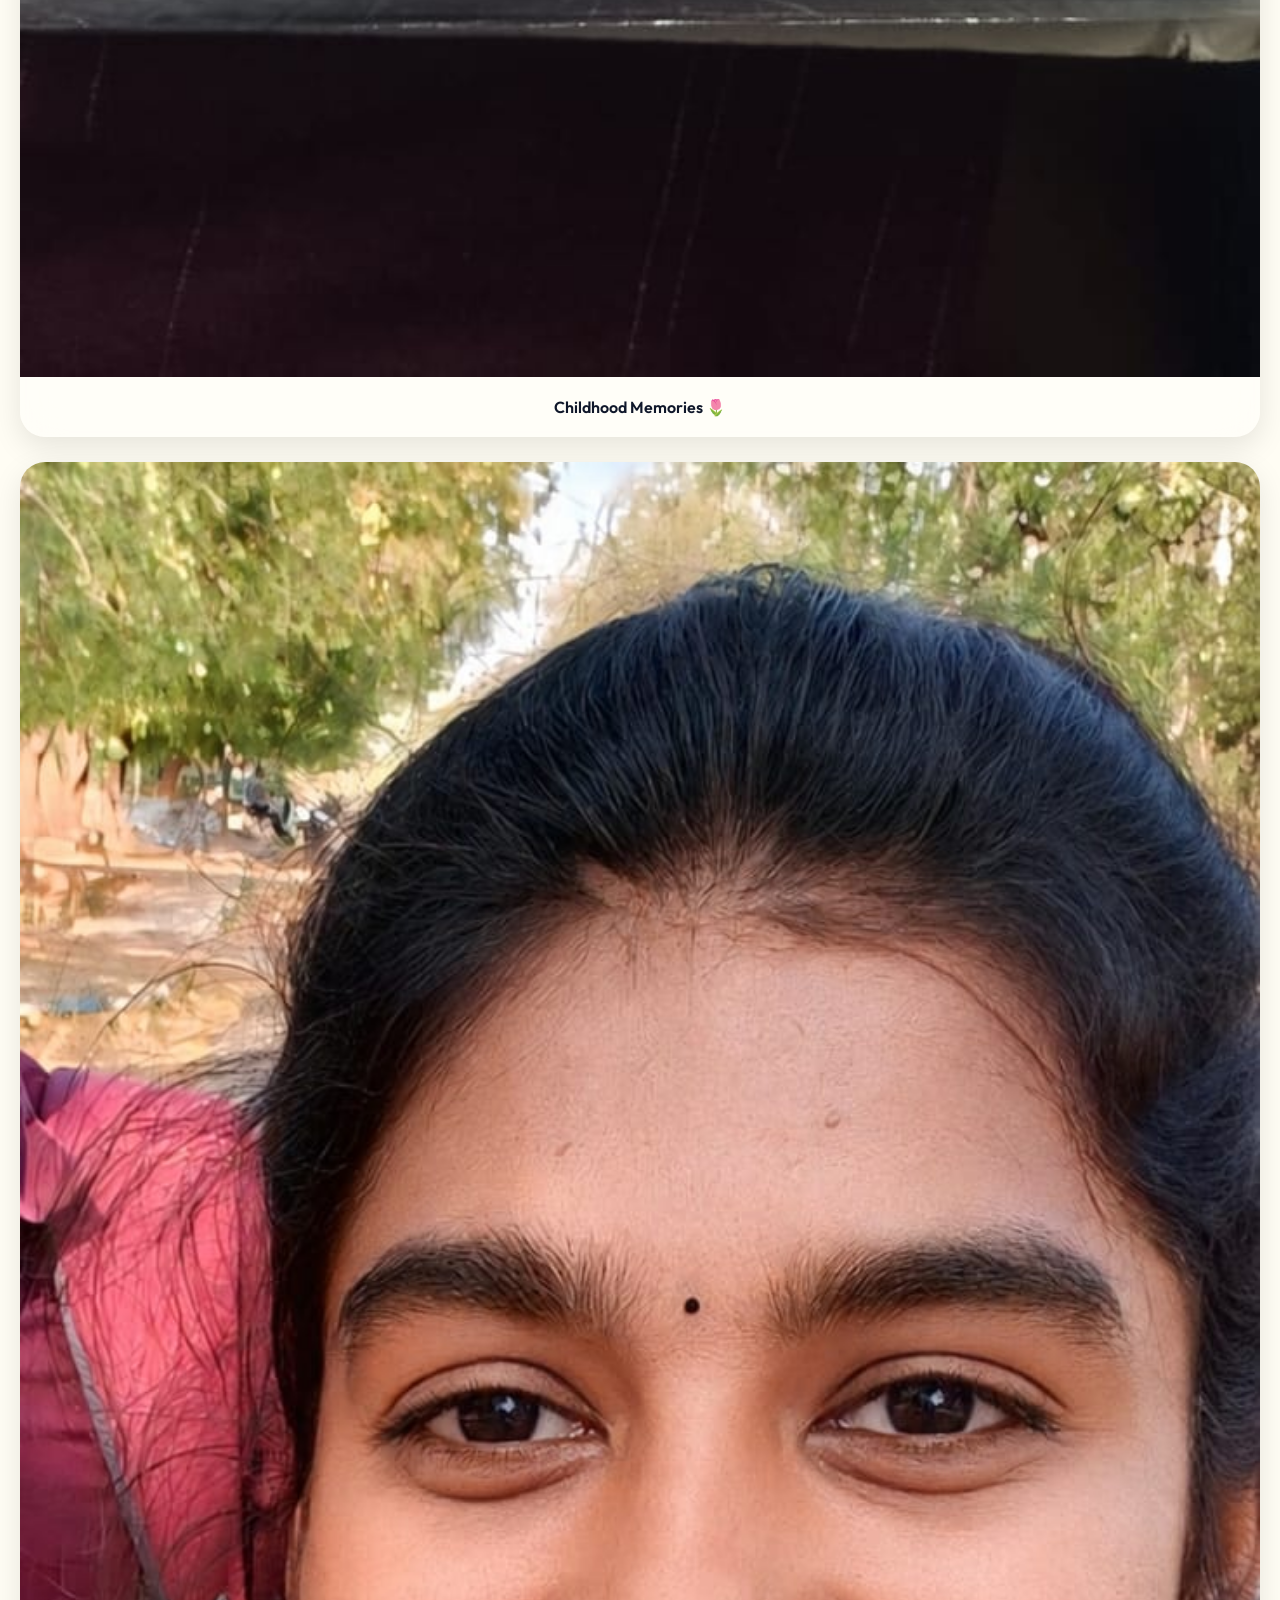
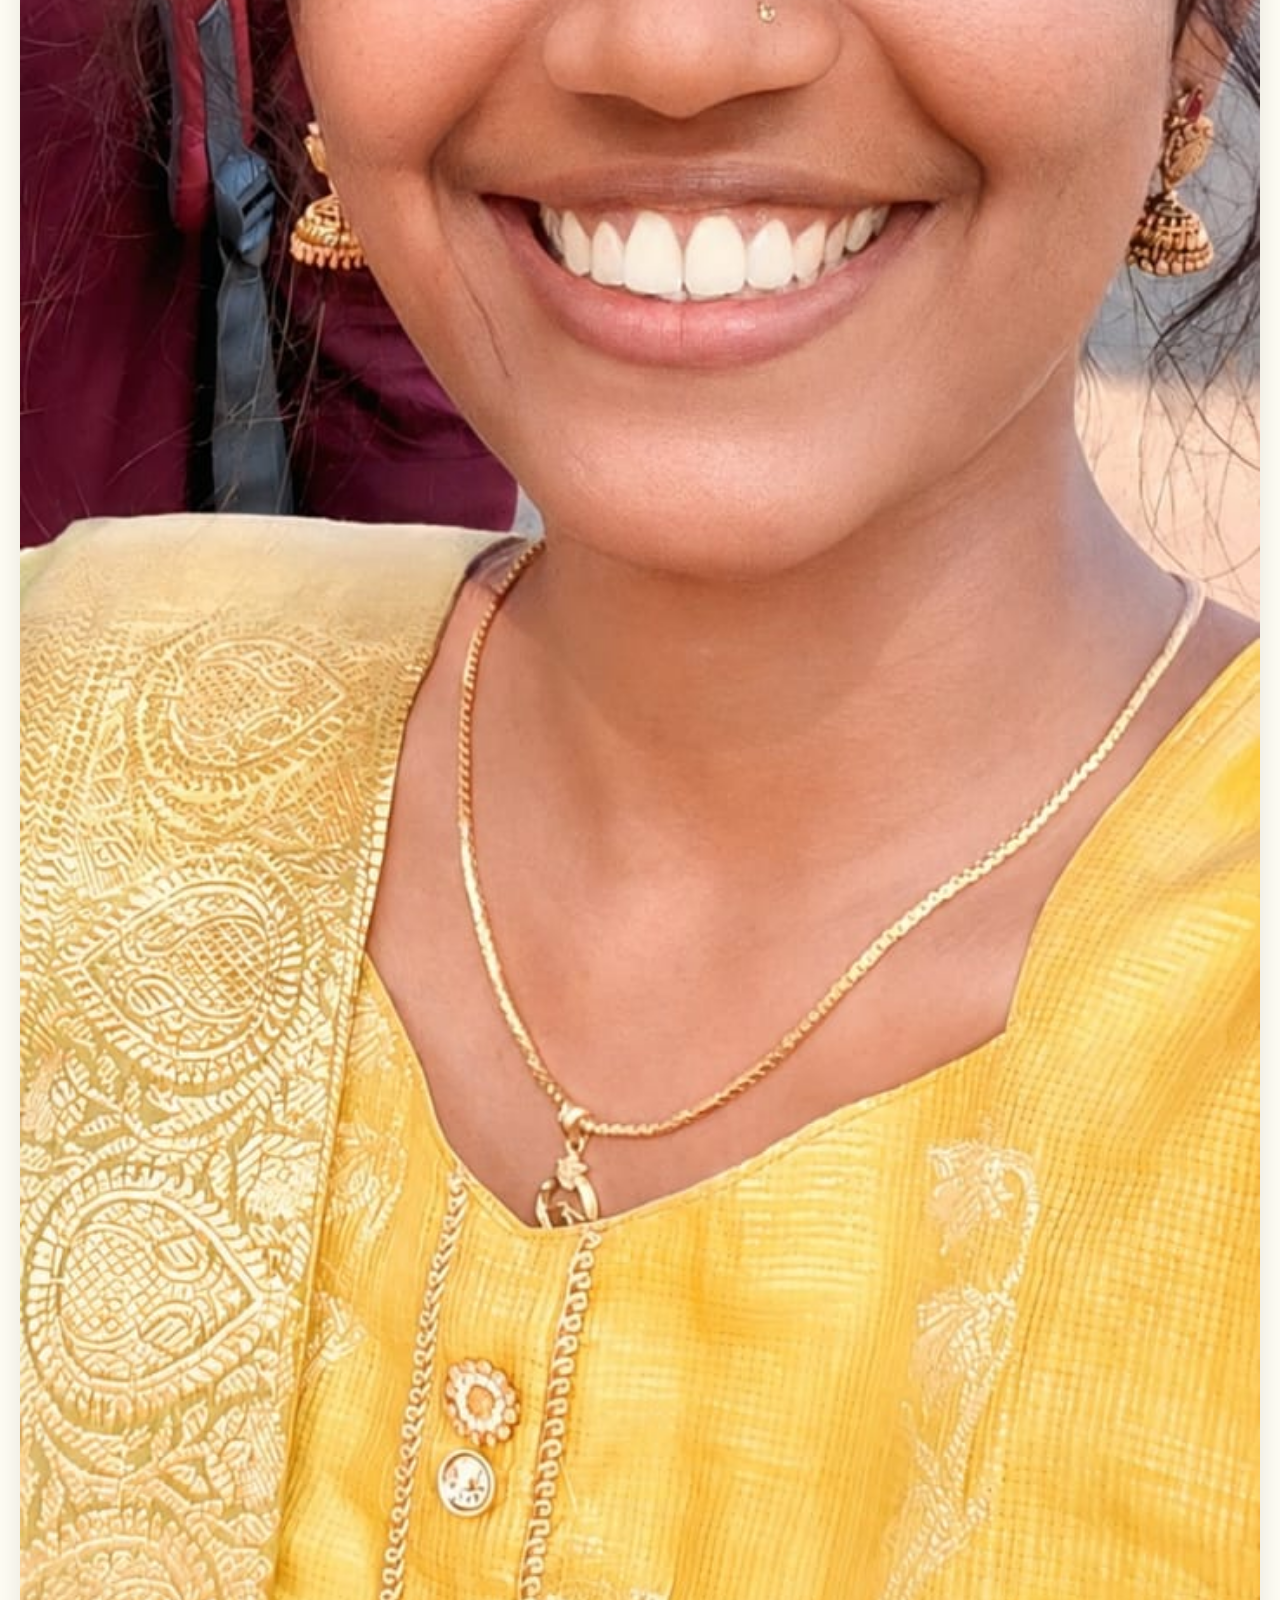
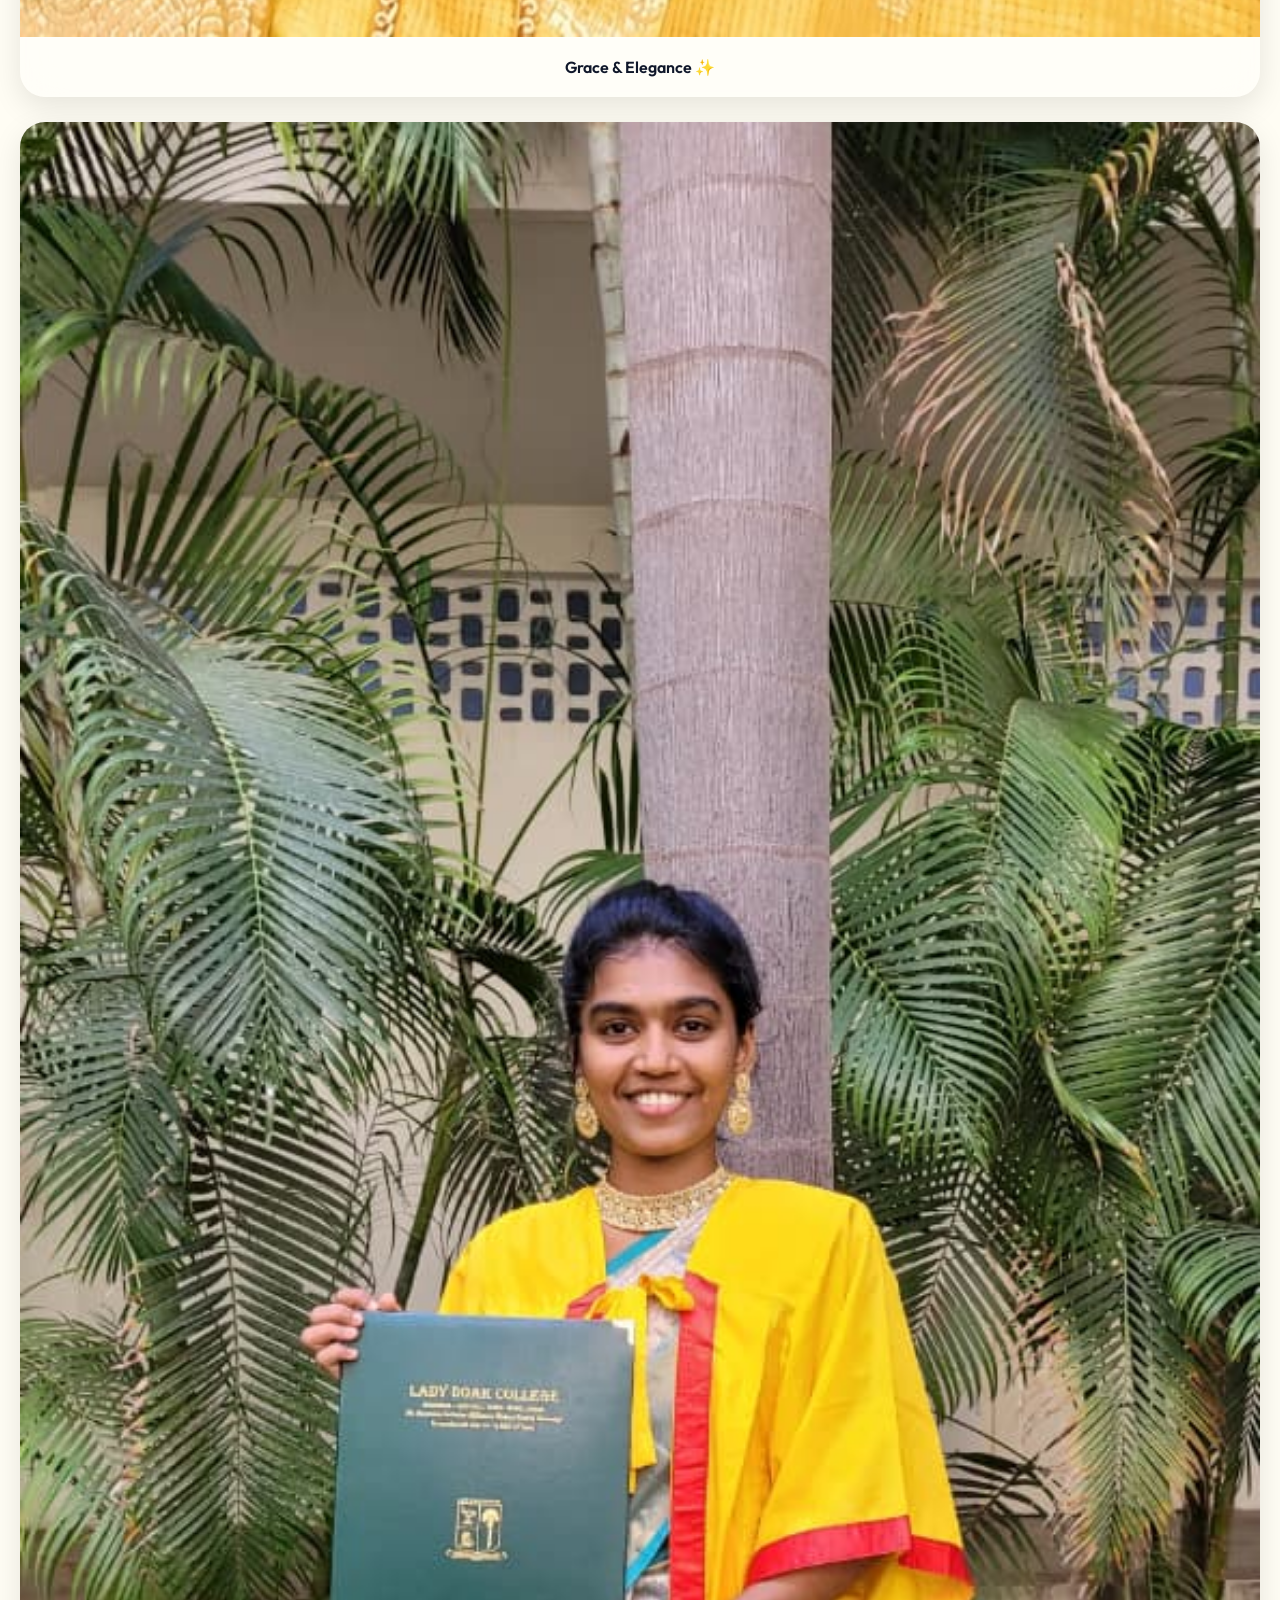
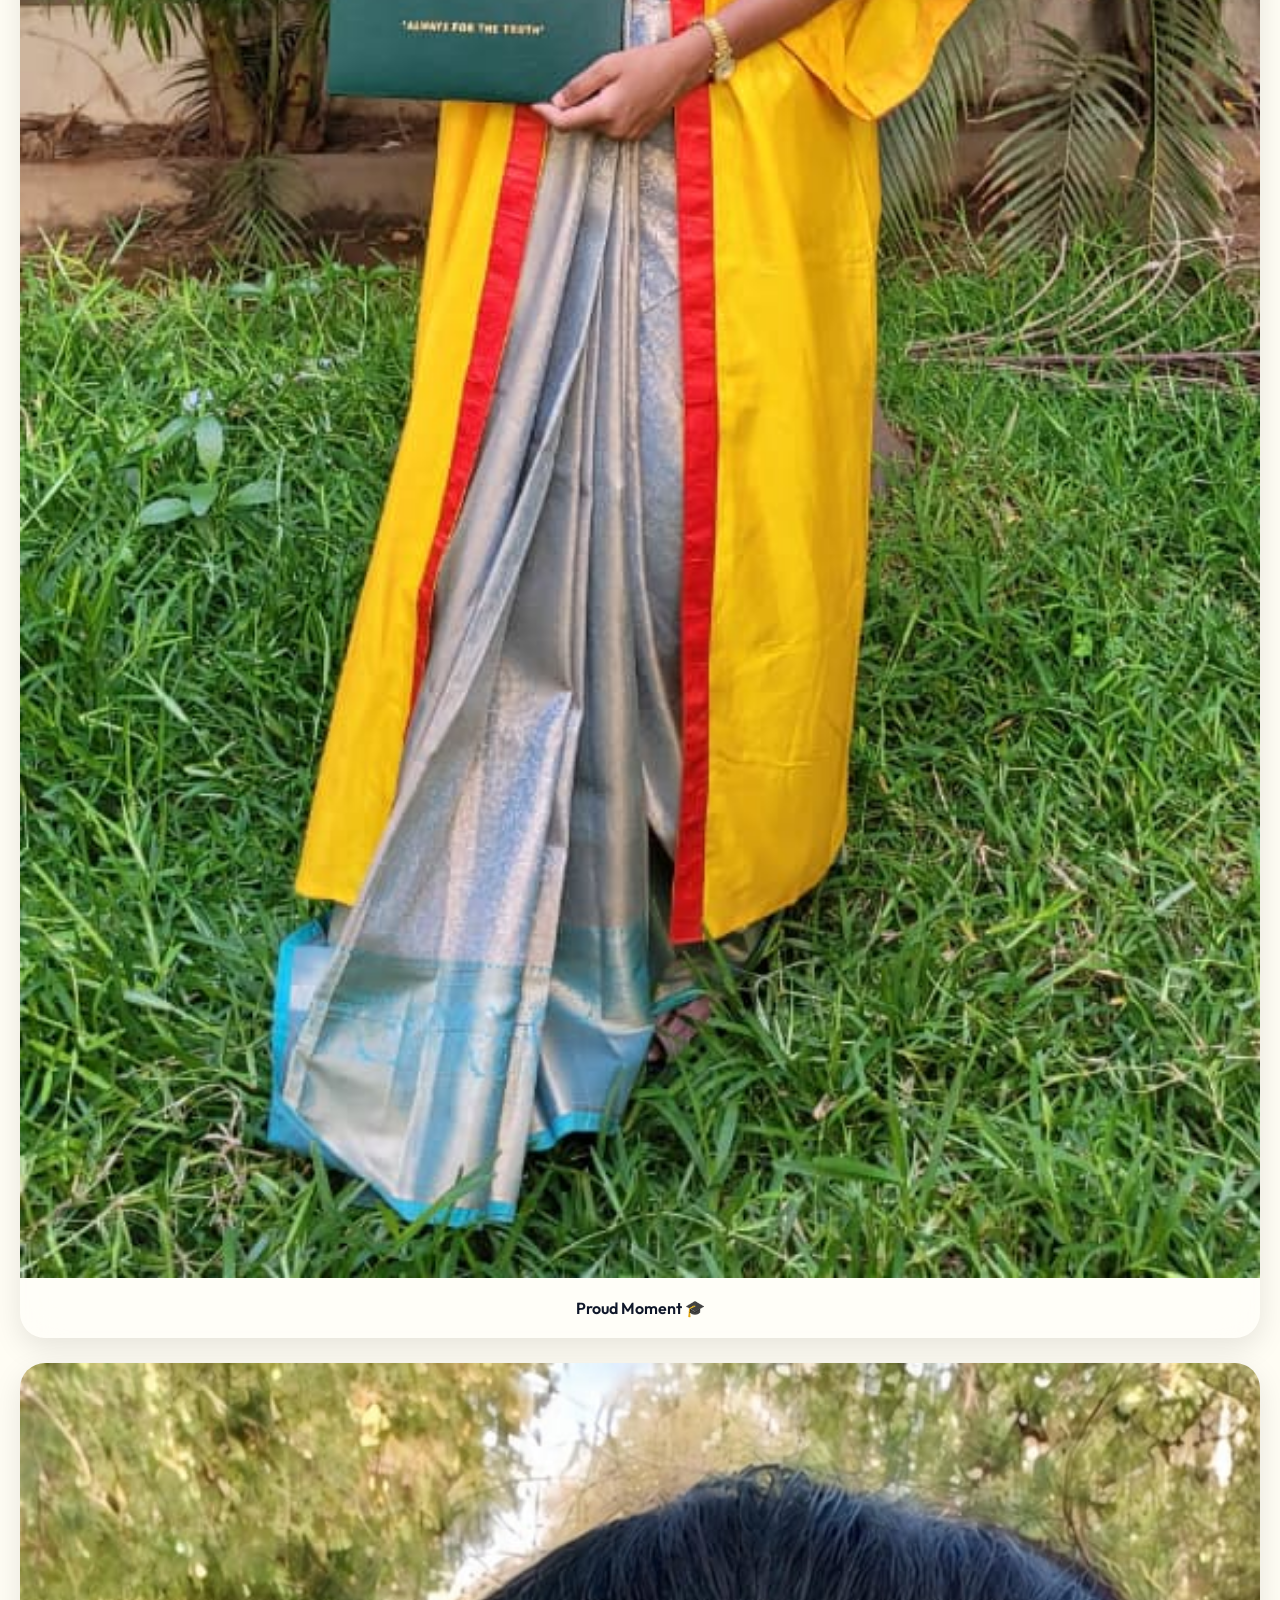
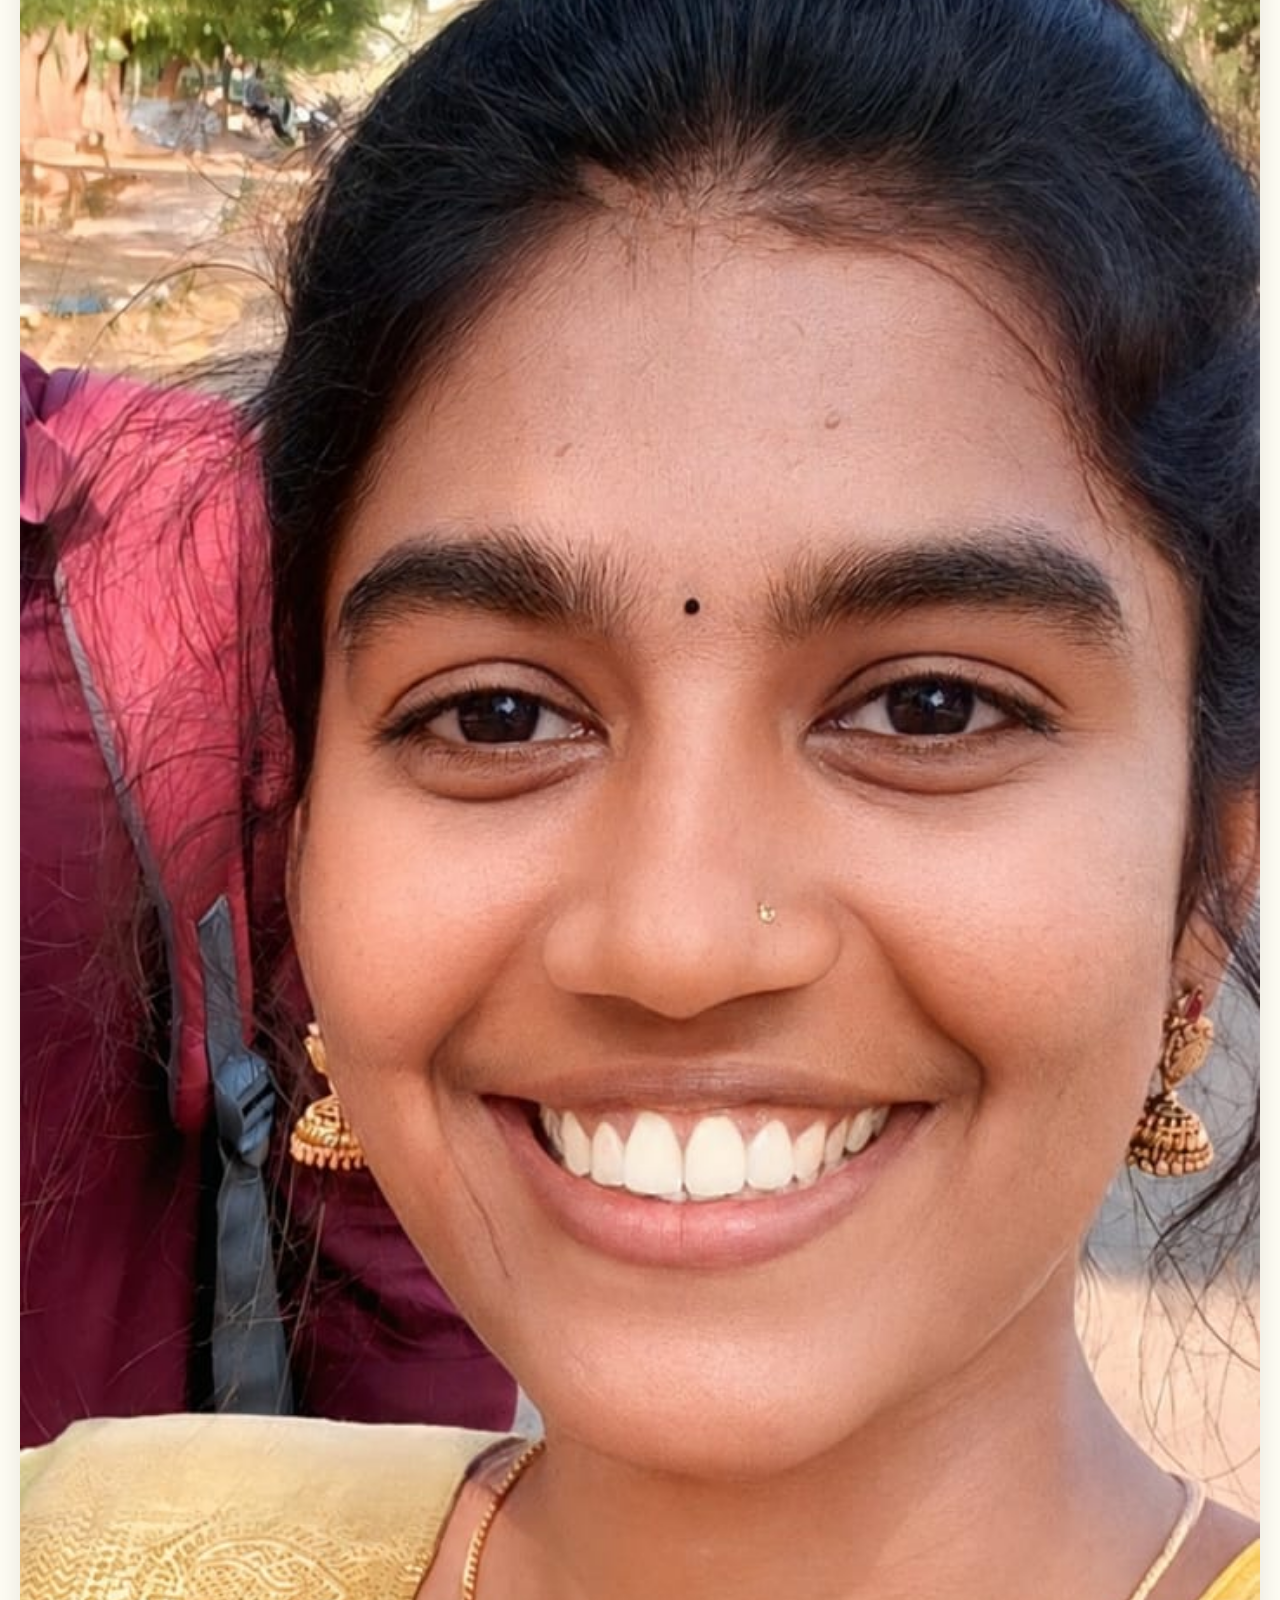
==== commit 69ce456c: "Merged GitHub changes" ====
--- a/index.html
+++ b/index.html
@@ -3,6 +3,21 @@
 
 <head>
 
+<<<<<<< HEAD
+    <meta charset="UTF-8">
+
+    <meta name="viewport" content="width=device-width, initial-scale=1.0">
+
+    <title>Happy Birthday தோழி🌙 ❤️</title>
+
+    <link rel="preconnect" href="https://fonts.googleapis.com">
+
+    <link rel="preconnect" href="https://fonts.gstatic.com" crossorigin>
+
+    <link href="https://fonts.googleapis.com/css2?family=Outfit:wght@300;400;500;600;700&display=swap" rel="stylesheet">
+
+    <link rel="stylesheet" href="style.css">
+=======
 <meta charset="UTF-8">
 
 <meta name="viewport" content="width=device-width, initial-scale=1.0">
@@ -16,12 +31,341 @@
 <link href="https://fonts.googleapis.com/css2?family=Outfit:wght@300;400;500;600;700&display=swap" rel="stylesheet">
 
 <link rel="stylesheet" href="style.css">
+>>>>>>> f442bca6f5bba0a30bdf8f5f302faa1bfe69ad89
 
 </head>
 
 <body>
 
 
+<<<<<<< HEAD
+    <!-- Floating Icons -->
+
+    <div class="moon">🌙</div>
+
+    <div class="star star1">⭐</div>
+
+    <div class="star star2">✨</div>
+
+    <div class="cloud cloud1">☁️</div>
+
+    <div class="cloud cloud2">☁️</div>
+
+    <div class="sun">☀️</div>
+
+
+    <!-- HERO -->
+
+    <section class="hero">
+
+        <div class="hero-content">
+
+            <h1>
+
+                Happy Birthday
+
+                <br>
+
+                <span>தோழி🌙 ❤️</span>
+
+            </h1>
+
+            <p>
+
+                A small surprise made especially for you.
+
+            </p>
+
+            <button onclick="scrollToGallery()">
+
+                Start The Journey
+
+            </button>
+
+        </div>
+
+    </section>
+
+
+
+    <!-- BABY SECTION -->
+
+    <section class="story">
+
+        <img src="images/child1.jpeg">
+
+        <h2>Once Upon A Time 👶</h2>
+
+        <p>
+
+            A tiny smile that would one day brighten so many lives.
+
+        </p>
+
+    </section>
+
+
+
+    <!-- CHILDHOOD -->
+
+    <section class="story">
+
+        <img src="images/sandhiya1.jpeg">
+
+        <h2>Growing Beautifully 🌷</h2>
+
+        <p>
+
+            Every year added more kindness,
+
+            strength and happiness to your journey.
+
+        </p>
+
+    </section>
+
+
+
+    <!-- TRADITIONAL PHOTO -->
+
+    <section class="story">
+
+        <img src="images/mku blur1.jpeg">
+
+        <h2>A Beautiful Soul ✨</h2>
+
+        <p>
+
+            Your smile carries warmth,
+
+            your words carry comfort,
+
+            and your presence brings peace.
+
+        </p>
+
+    </section>
+
+
+
+    <!-- GRADUATION -->
+
+    <section class="story">
+
+        <img src="images/convo.jpeg">
+
+        <h2>Proud Of Everything You've Achieved 🎓</h2>
+
+        <p>
+
+            Every achievement reflects
+
+            your hard work and determination.
+
+        </p>
+
+    </section>
+
+
+
+    <!-- MEMORY GALLERY -->
+
+    <section class="gallery" id="gallery">
+
+        <h2>
+
+            Beautiful Memories 📸
+
+        </h2>
+
+        <div class="gallery-grid">
+
+
+            <div class="card">
+
+                <img src="images/child1.jpeg">
+
+                <p>The Little Princess 👶</p>
+
+            </div>
+
+
+            <div class="card">
+
+                <img src="images/with cousin.jpeg">
+
+                <p>Childhood Memories 🌷</p>
+
+            </div>
+
+
+            <div class="card">
+
+                <img src="images/nose pin.jpeg">
+
+                <p>Grace & Elegance ✨</p>
+
+            </div>
+
+
+            <div class="card">
+
+                <img src="images/convo3.jpeg">
+
+                <p>Proud Moment 🎓</p>
+
+            </div>
+
+
+            <div class="card">
+
+                <img src="images/nose pin.jpeg">
+
+                <p>Forever Special ❤️</p>
+
+            </div>
+
+
+        </div>
+
+    </section>
+
+
+
+    <!-- REASONS -->
+
+    <section class="reasons">
+
+        <h2>
+
+            Why You Are Special ❤️
+
+        </h2>
+
+        <div class="reason-card">
+
+            😊 Your Smile
+
+        </div>
+
+        <div class="reason-card">
+
+            🌷 Your Kindness
+
+        </div>
+
+        <div class="reason-card">
+
+            ✨ Your Positivity
+
+        </div>
+
+        <div class="reason-card">
+
+            💖 Your Beautiful Heart
+
+        </div>
+
+    </section>
+
+
+
+    <!-- MESSAGE -->
+
+    <section class="message">
+
+        <h2>
+
+            A Message From My Heart 💌
+
+        </h2>
+
+        <div class="message-card">
+
+            Happy Birthday To Someone Truly Special.
+
+            <br><br>
+
+            May your life always be filled with happiness,
+
+            success,
+
+            beautiful memories,
+
+            and endless smiles.
+
+            <br><br>
+
+            Keep smiling.
+
+            Keep shining.
+
+            <br><br>
+
+            Happy Birthday ❤️
+
+        </div>
+
+    </section>
+
+
+
+    <!-- MUSIC -->
+
+    <section class="music">
+
+        <h2>
+
+            A Song For You 🎵
+
+        </h2>
+
+        <iframe style="border-radius:12px" src="https://open.spotify.com/embed/track/0OpqEFpEBZmDG9XOhYT8fs"
+            width="100%" height="152" frameborder="0" allowfullscreen=""
+            allow="autoplay; clipboard-write; encrypted-media; fullscreen; picture-in-picture" loading="lazy">
+
+        </iframe>
+
+    </section>
+
+
+
+    <!-- FINAL -->
+
+    <section class="final">
+
+        <h1>
+
+            You Make Life More Beautiful ❤️
+
+        </h1>
+
+        <p>
+
+            Wishing You Happiness,
+
+            Success,
+
+            and Endless Smiles.
+
+        </p>
+
+        <button id="surpriseBtn">
+
+            Happy Birthday 🎂
+
+        </button>
+
+    </section>
+
+
+
+    <script src="script.js"></script>
+
+</body>
+
+</html>
+=======
 <!-- Floating Icons -->
 
 <div class="moon">🌙</div>
@@ -363,3 +707,4 @@
 
 </html>
 ```
+>>>>>>> f442bca6f5bba0a30bdf8f5f302faa1bfe69ad89
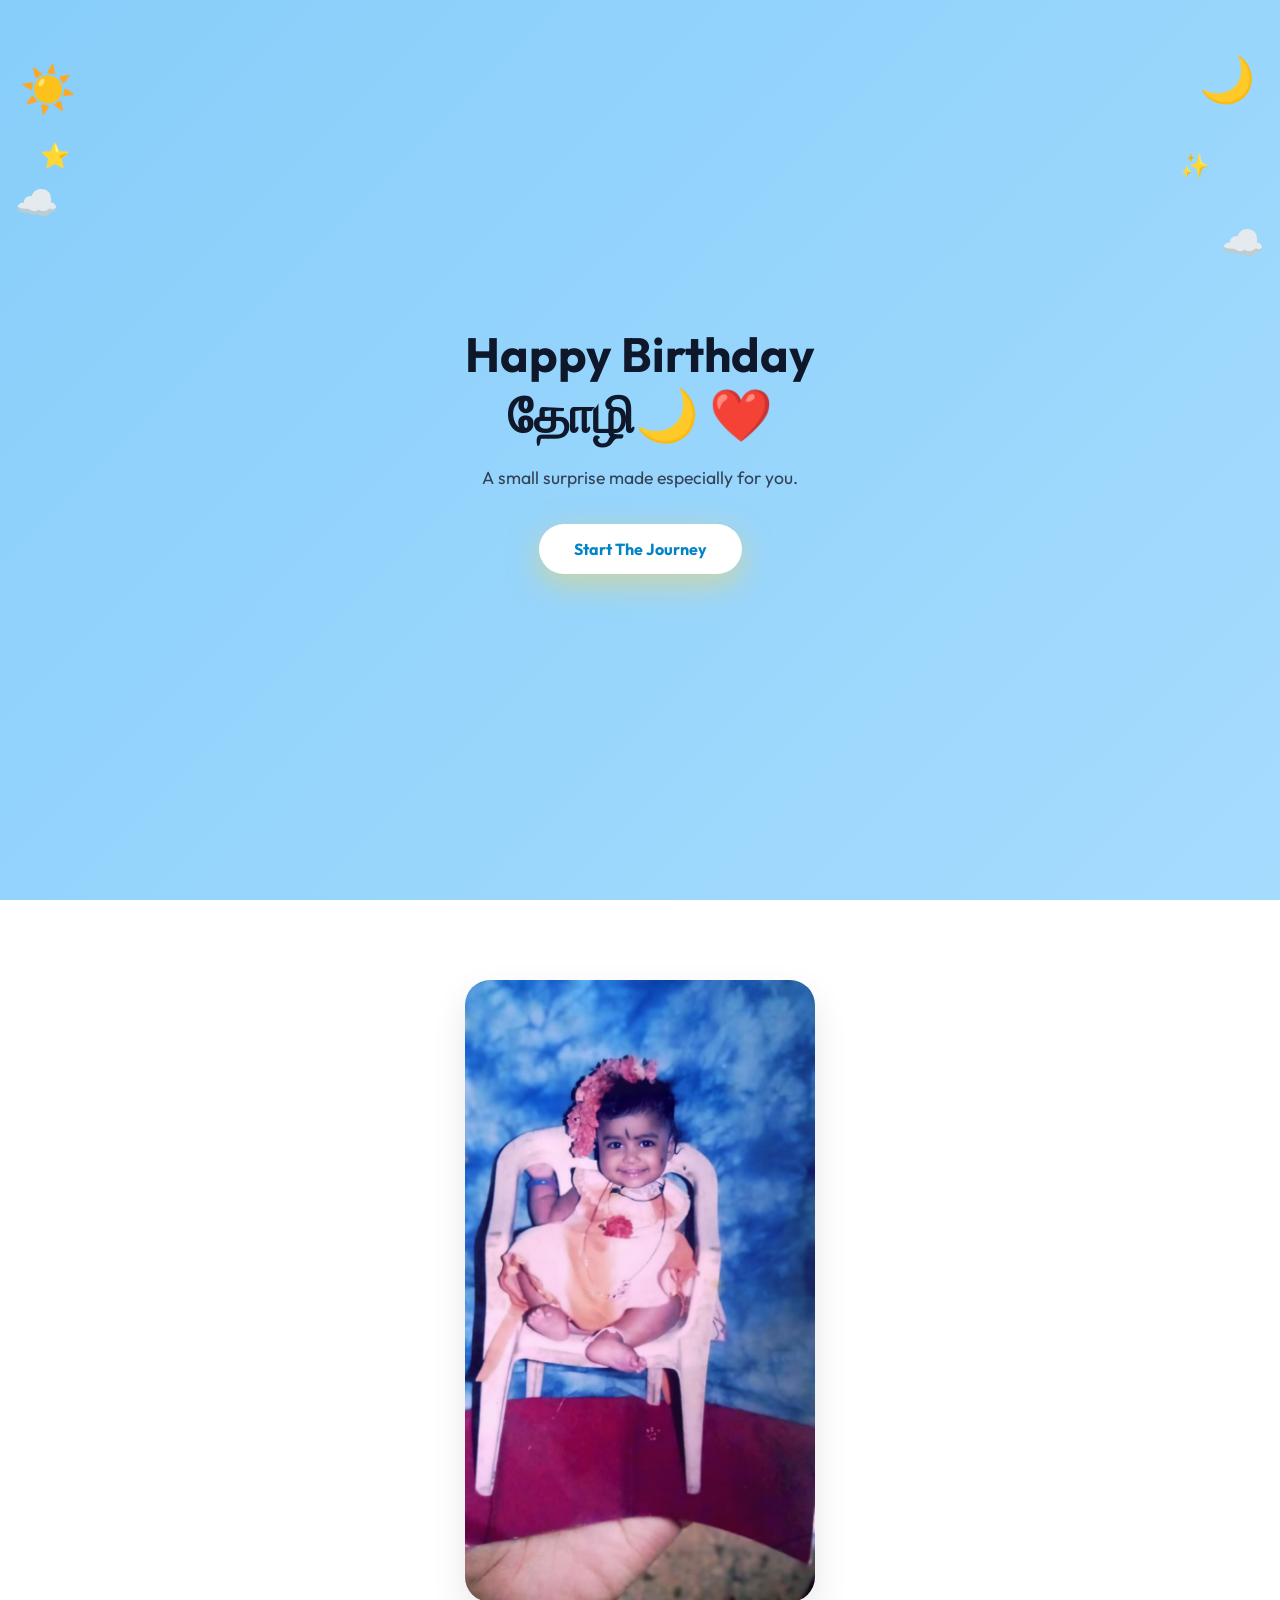
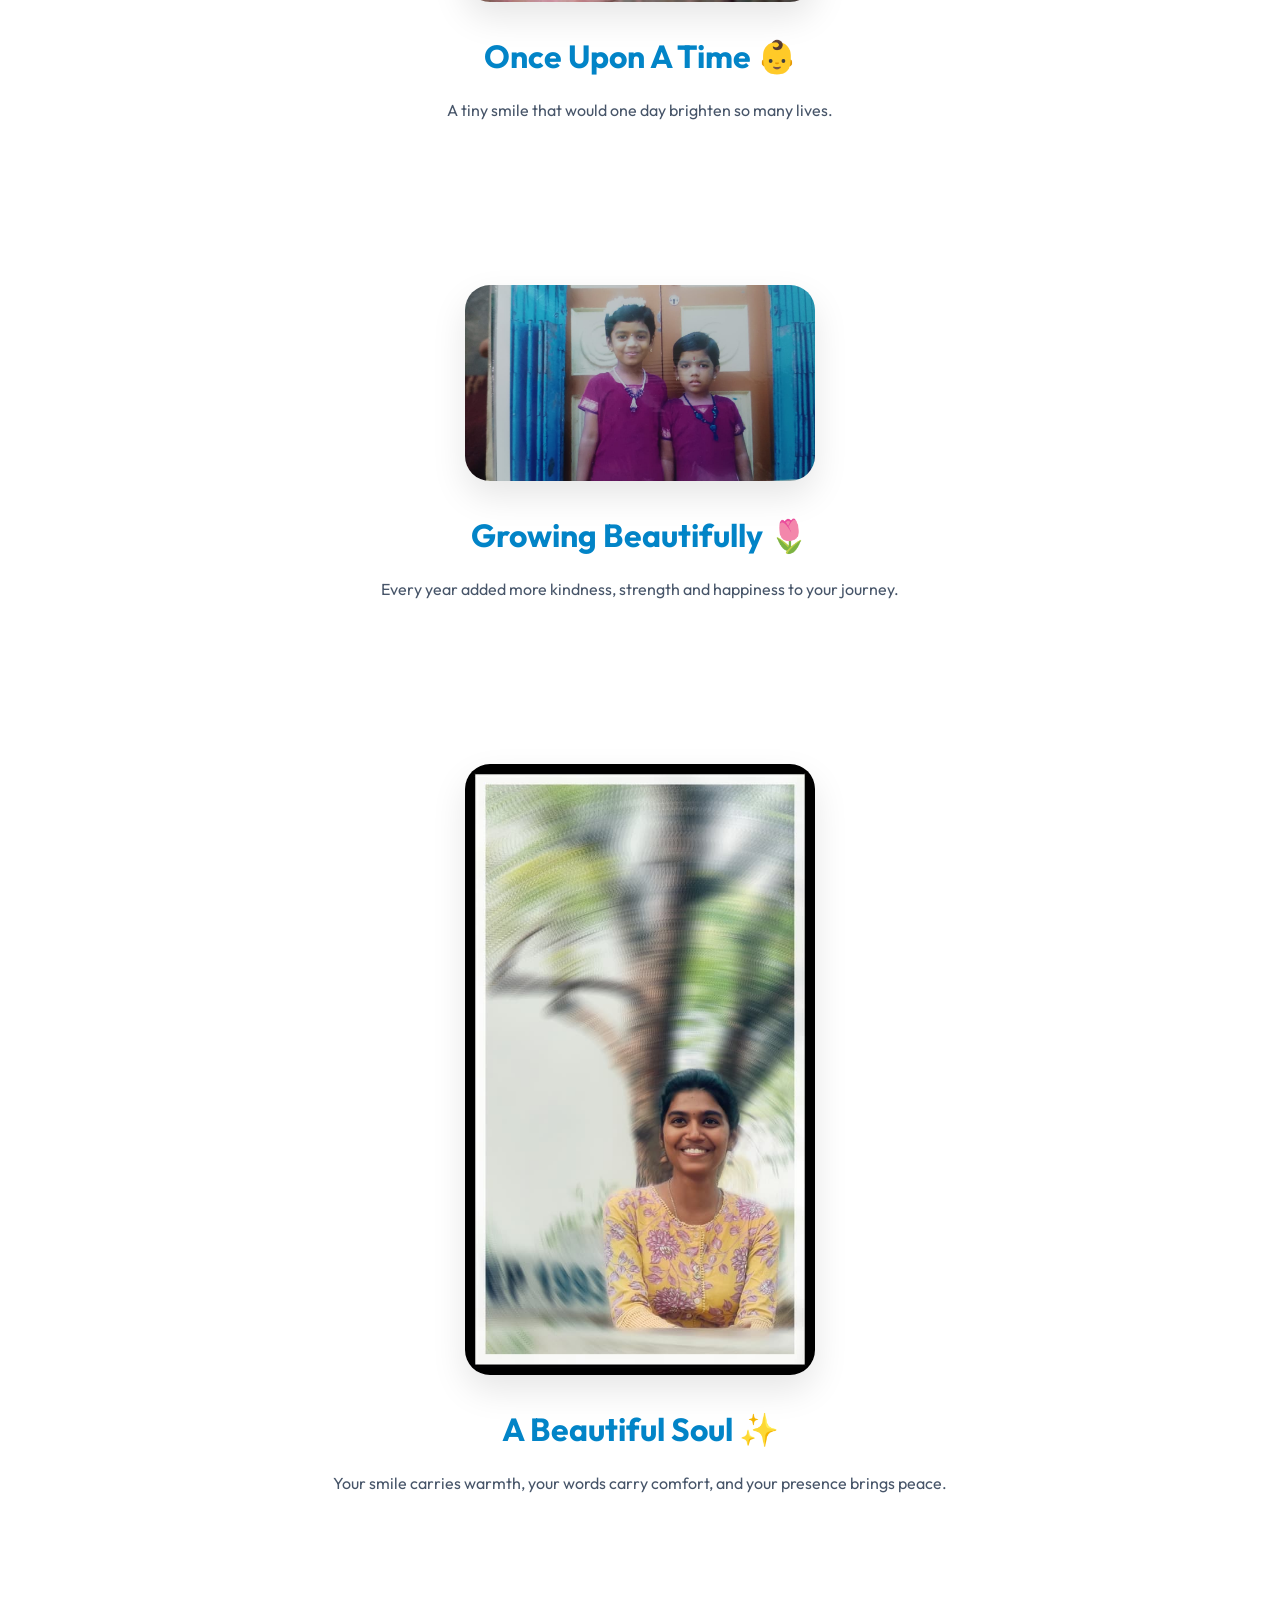
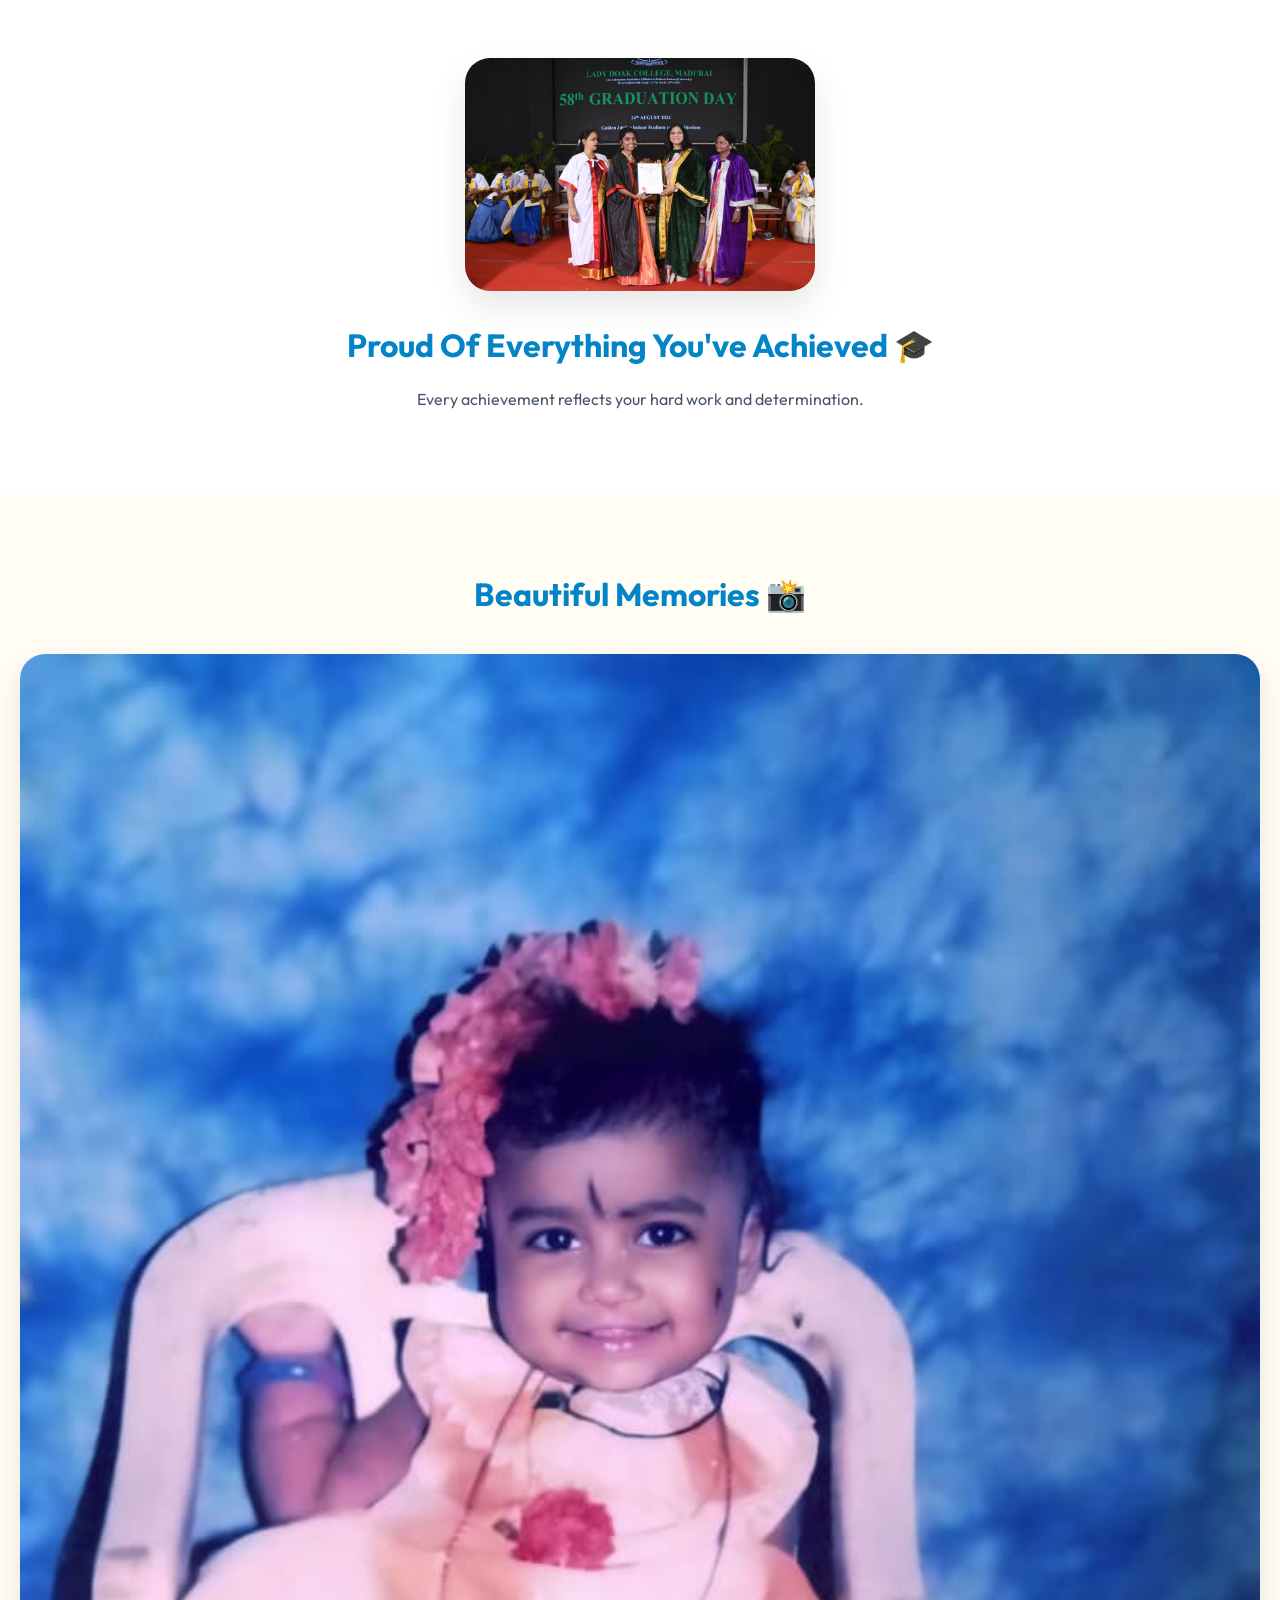
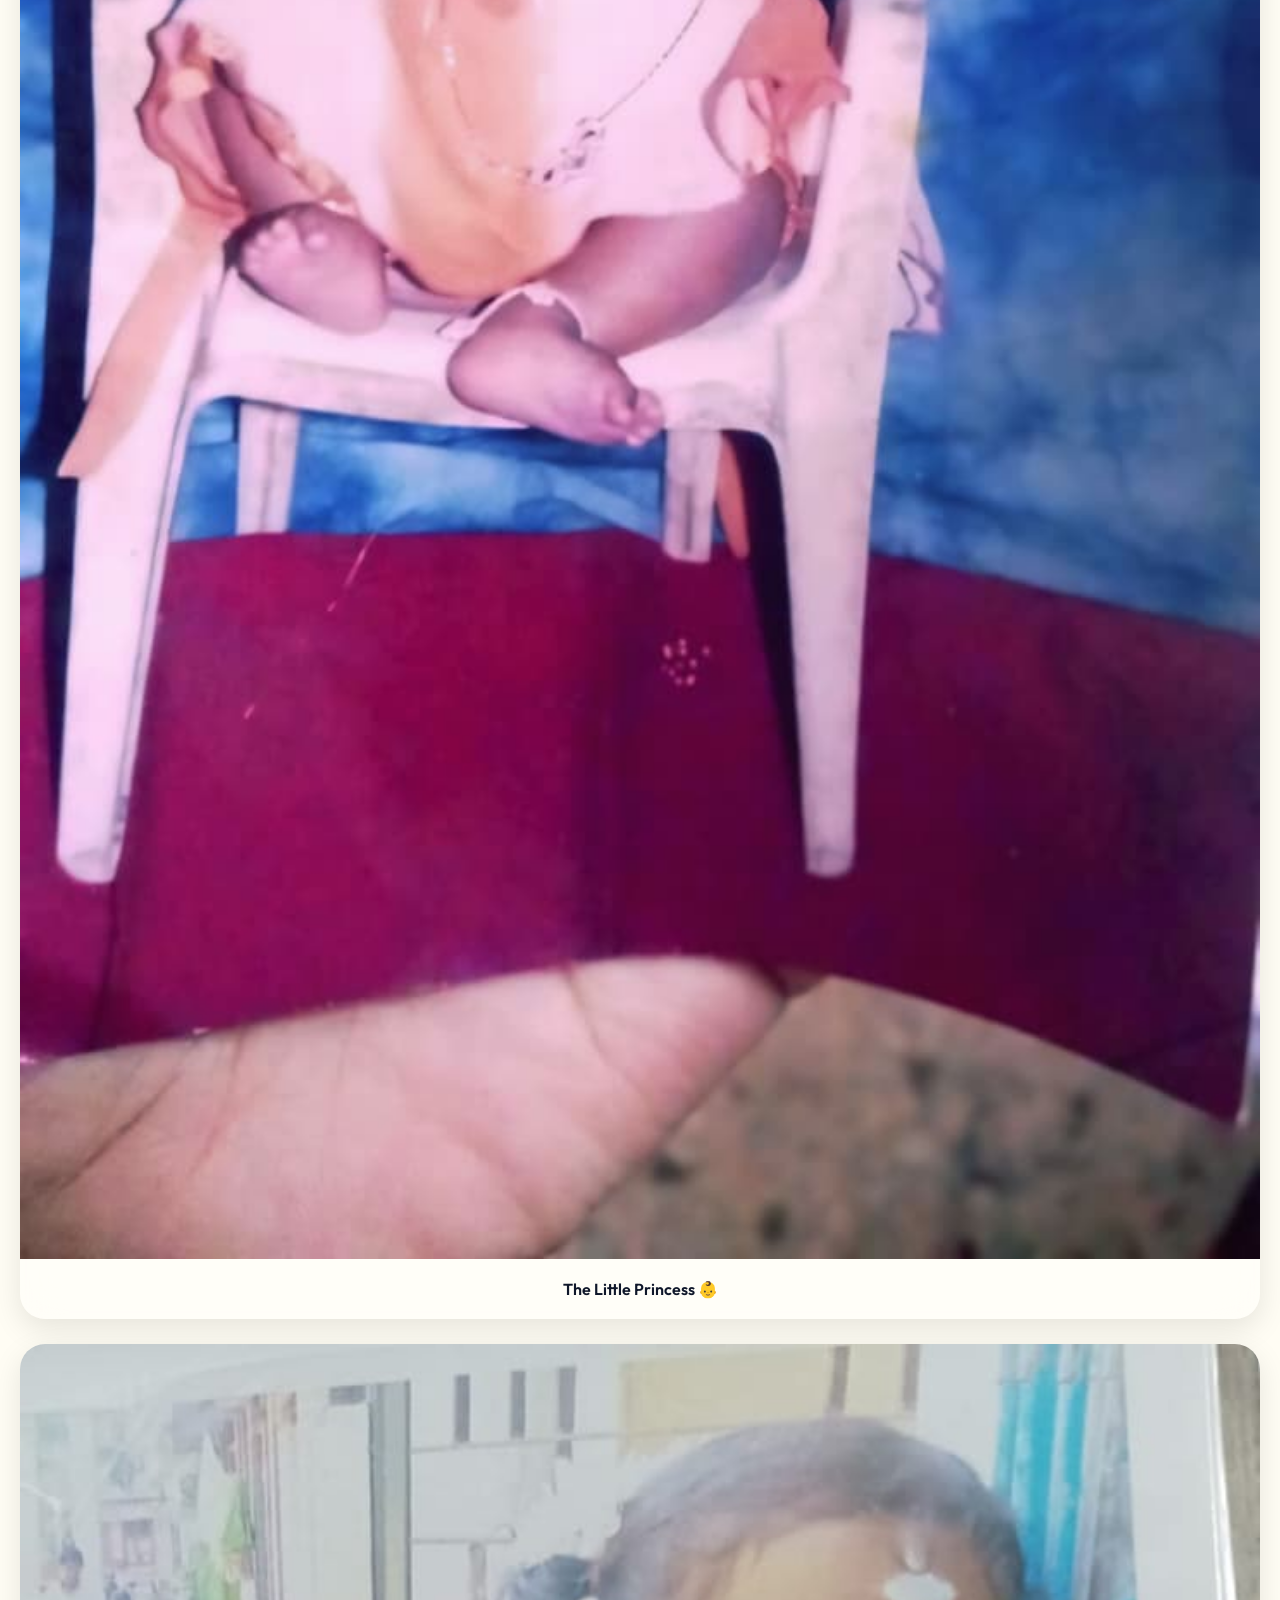
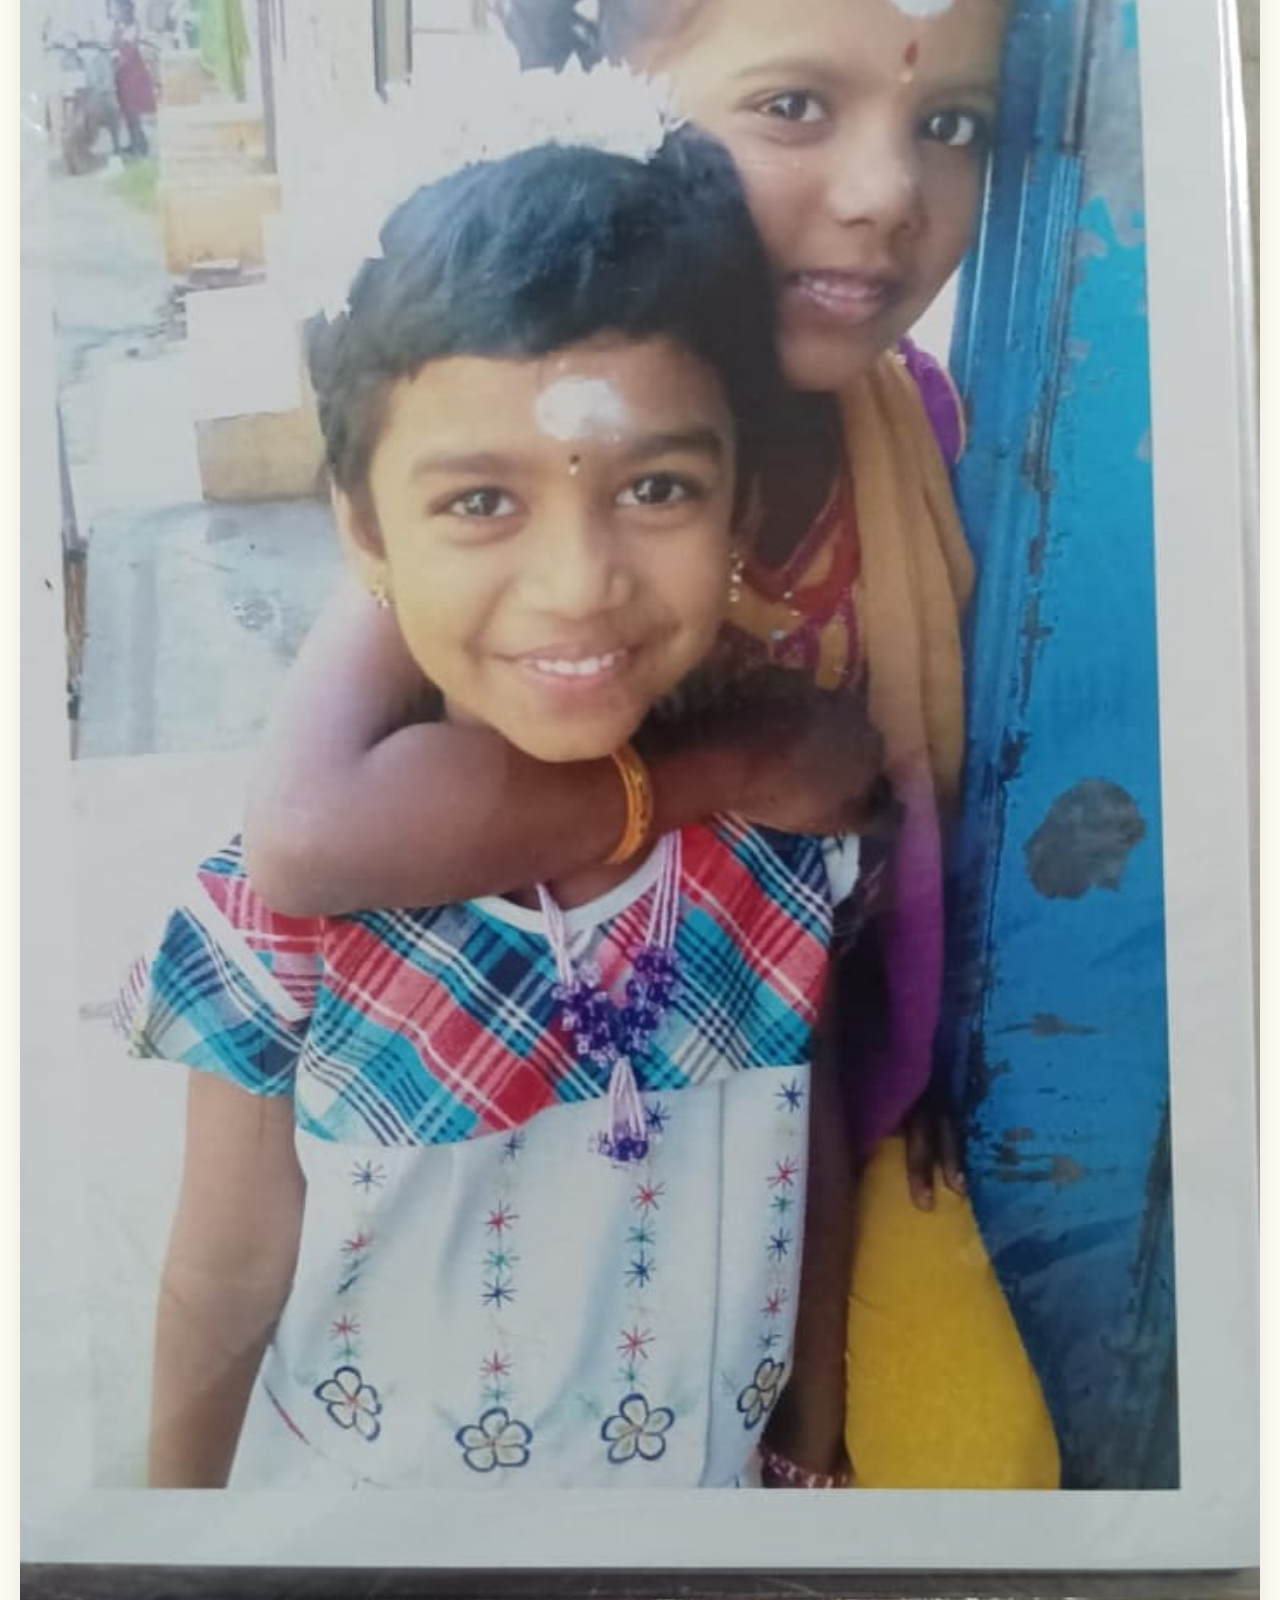
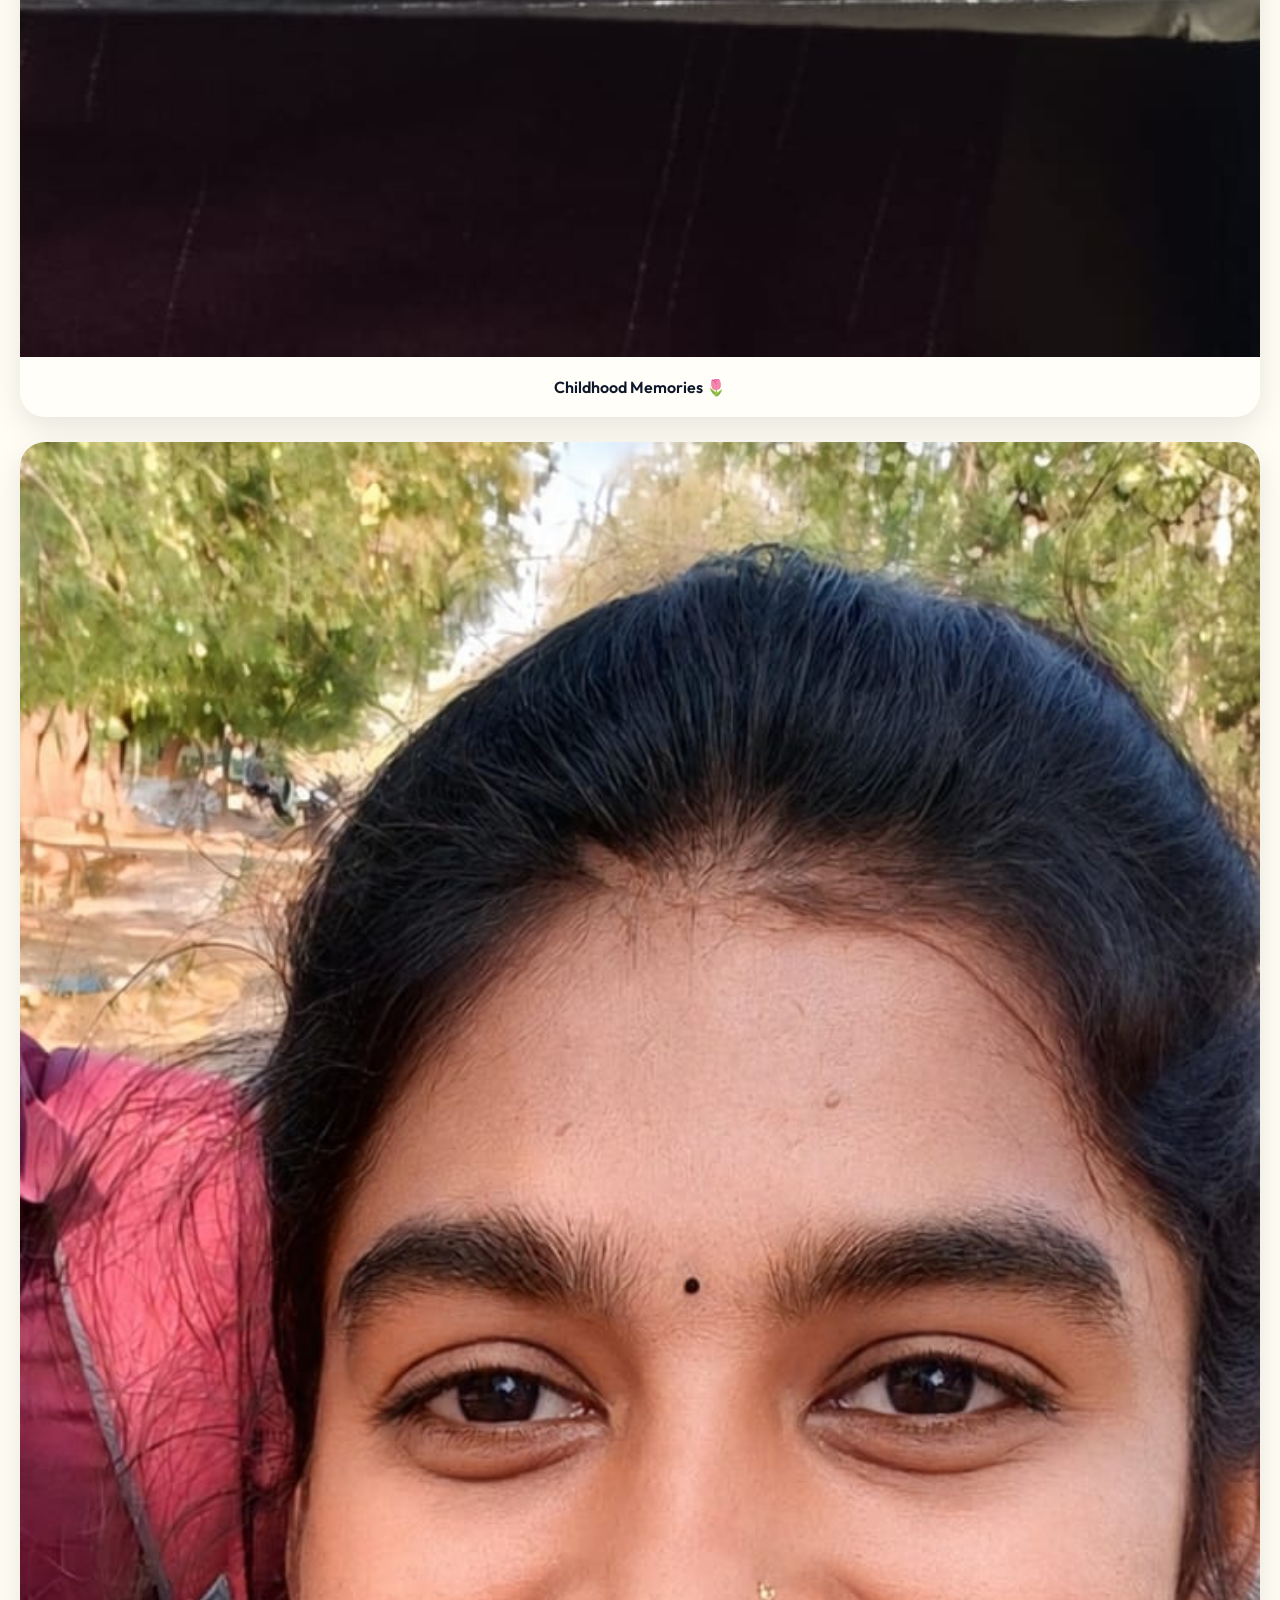
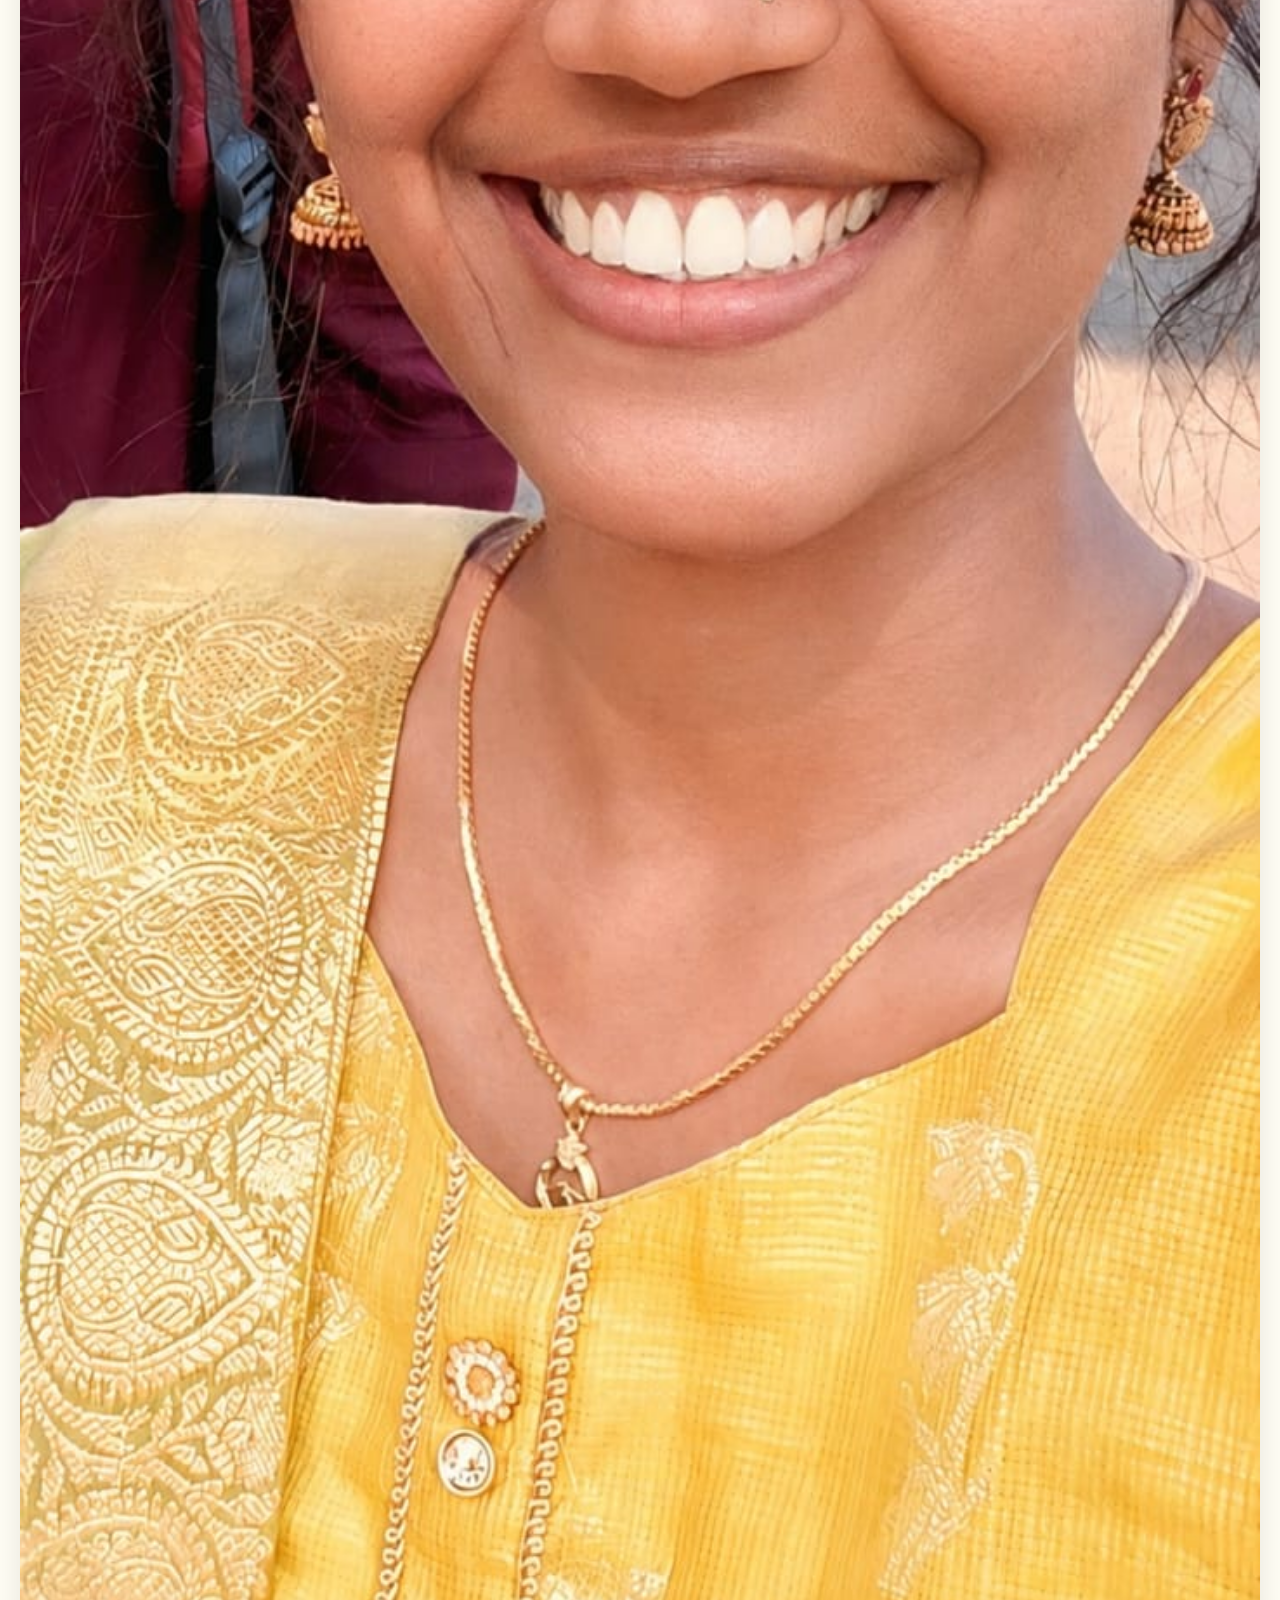
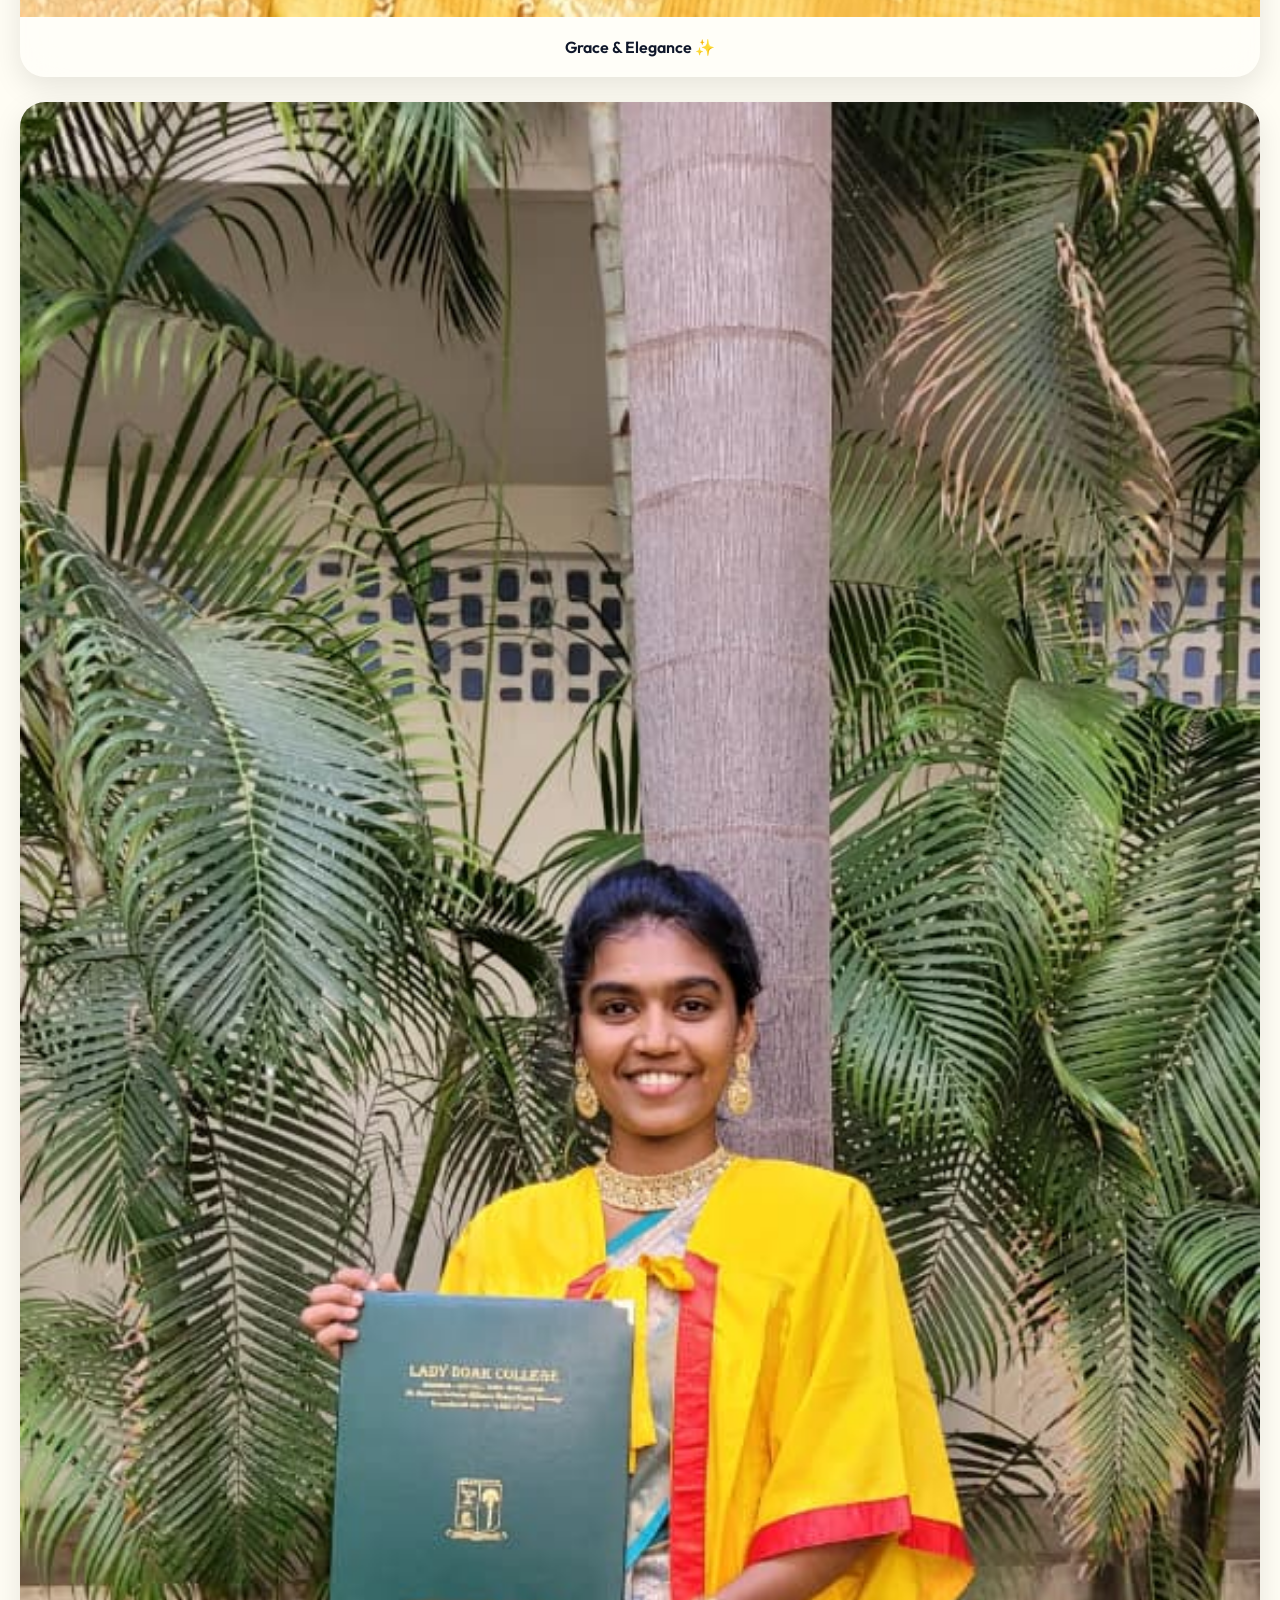
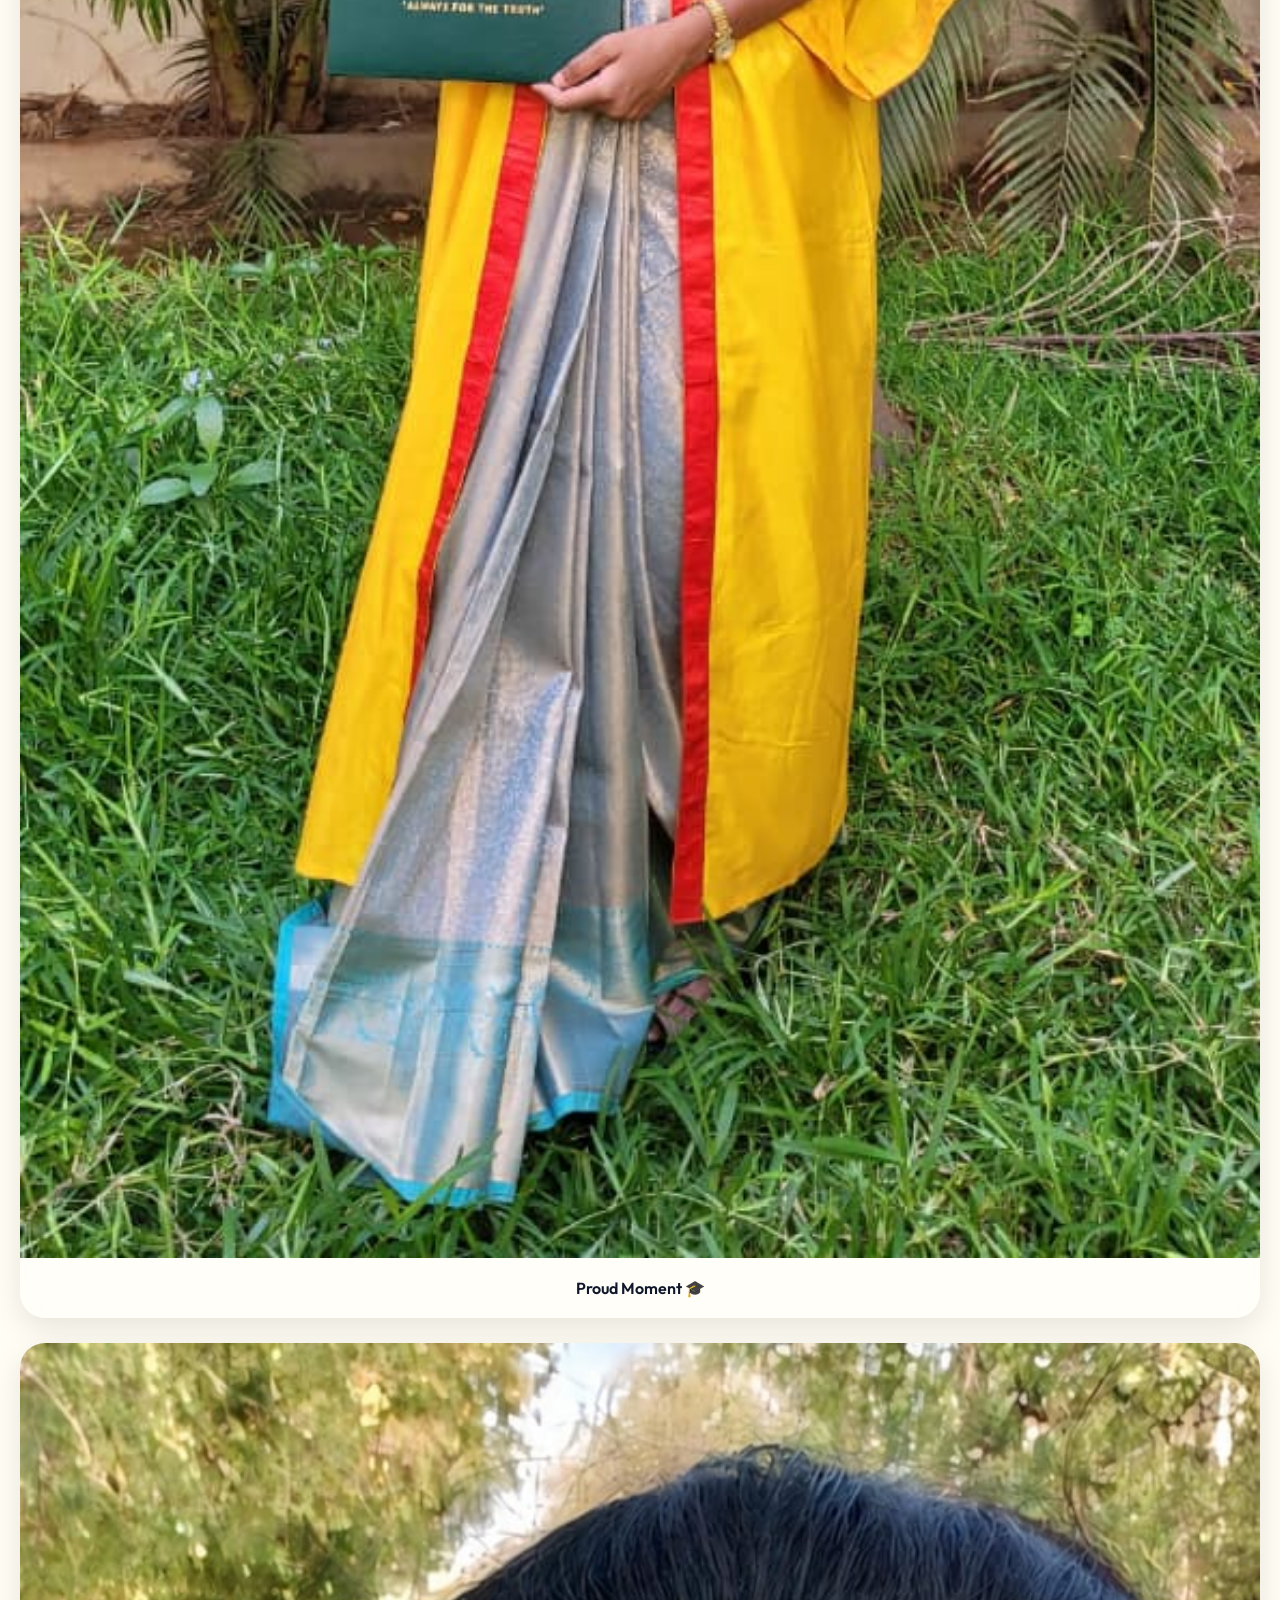
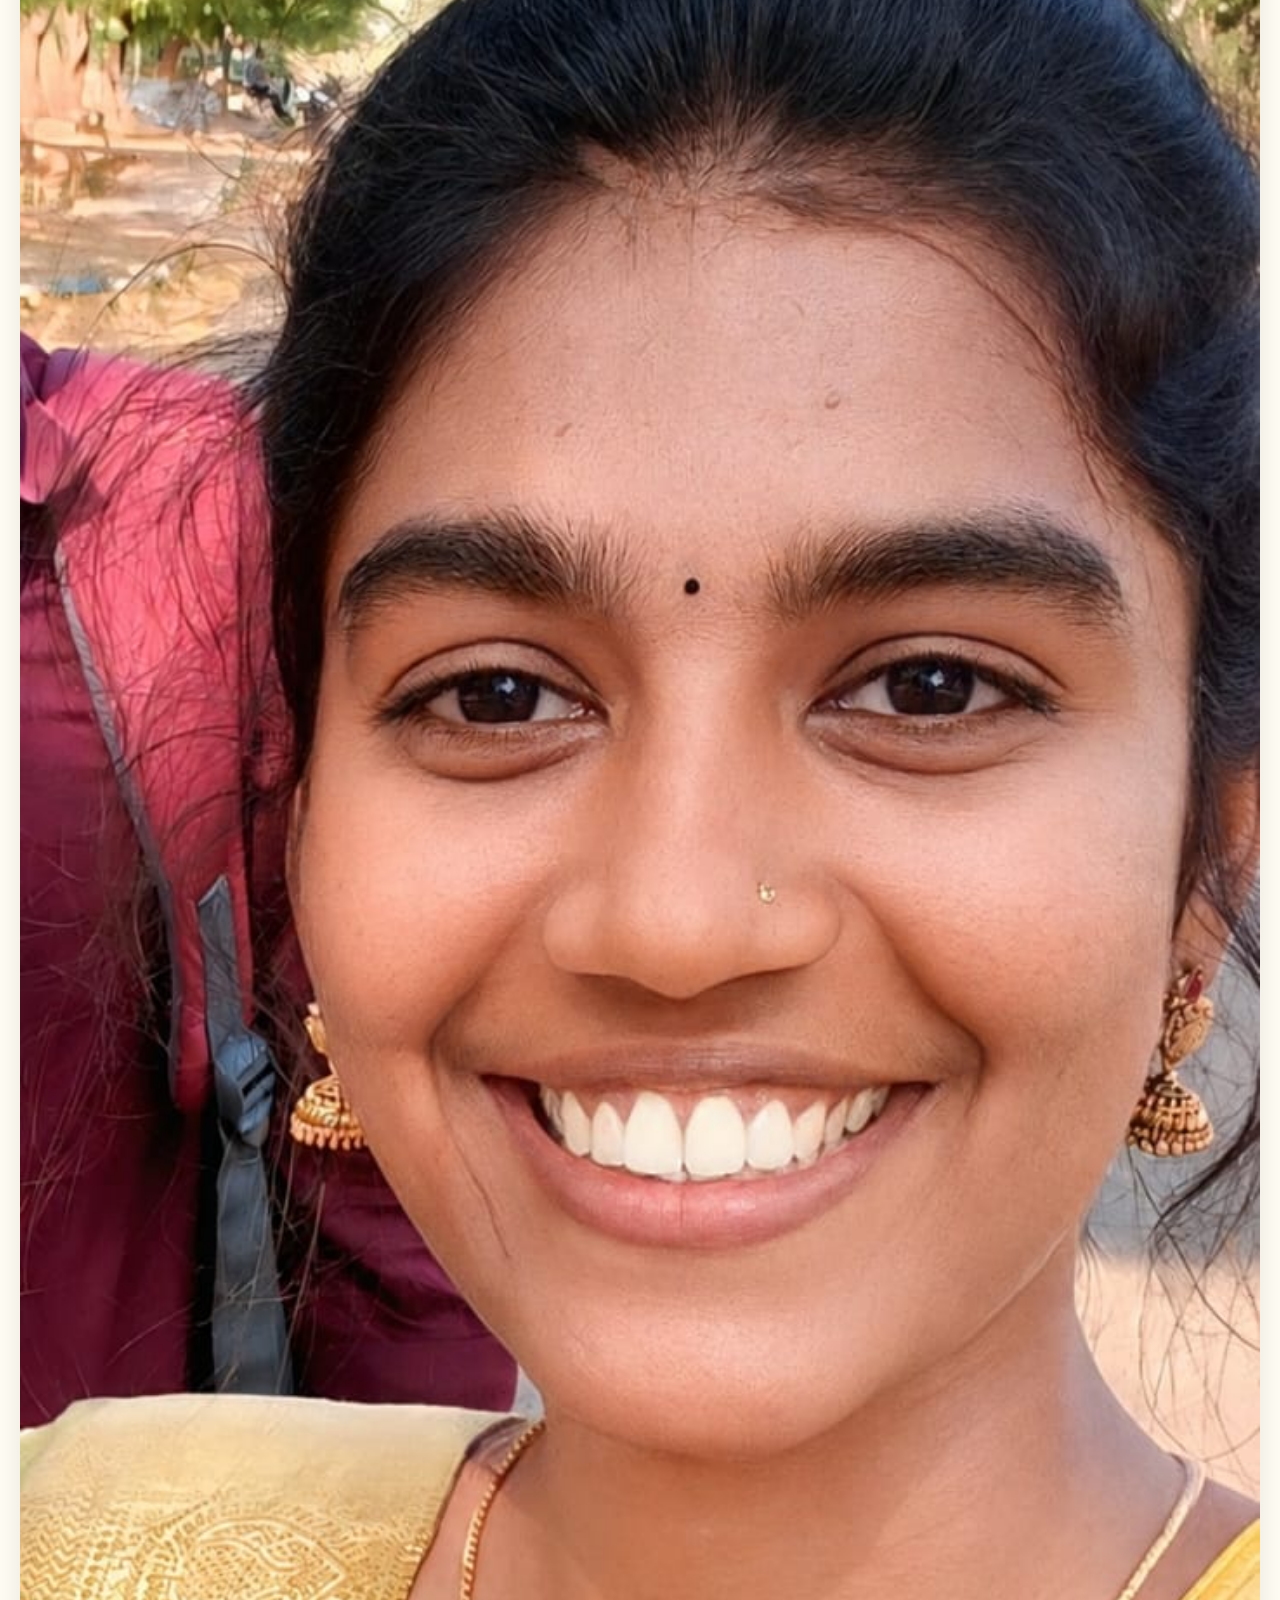
==== commit 52901a04: "First birthday website commit" ====
--- a/index.html
+++ b/index.html
@@ -3,7 +3,6 @@
 
 <head>
 
-<<<<<<< HEAD
     <meta charset="UTF-8">
 
     <meta name="viewport" content="width=device-width, initial-scale=1.0">
@@ -17,7 +16,6 @@
     <link href="https://fonts.googleapis.com/css2?family=Outfit:wght@300;400;500;600;700&display=swap" rel="stylesheet">
 
     <link rel="stylesheet" href="style.css">
-=======
 <meta charset="UTF-8">
 
 <meta name="viewport" content="width=device-width, initial-scale=1.0">
@@ -31,14 +29,12 @@
 <link href="https://fonts.googleapis.com/css2?family=Outfit:wght@300;400;500;600;700&display=swap" rel="stylesheet">
 
 <link rel="stylesheet" href="style.css">
->>>>>>> f442bca6f5bba0a30bdf8f5f302faa1bfe69ad89
 
 </head>
 
 <body>
 
 
-<<<<<<< HEAD
     <!-- Floating Icons -->
 
     <div class="moon">🌙</div>
@@ -365,7 +361,6 @@
 </body>
 
 </html>
-=======
 <!-- Floating Icons -->
 
 <div class="moon">🌙</div>
@@ -707,4 +702,3 @@
 
 </html>
 ```
->>>>>>> f442bca6f5bba0a30bdf8f5f302faa1bfe69ad89
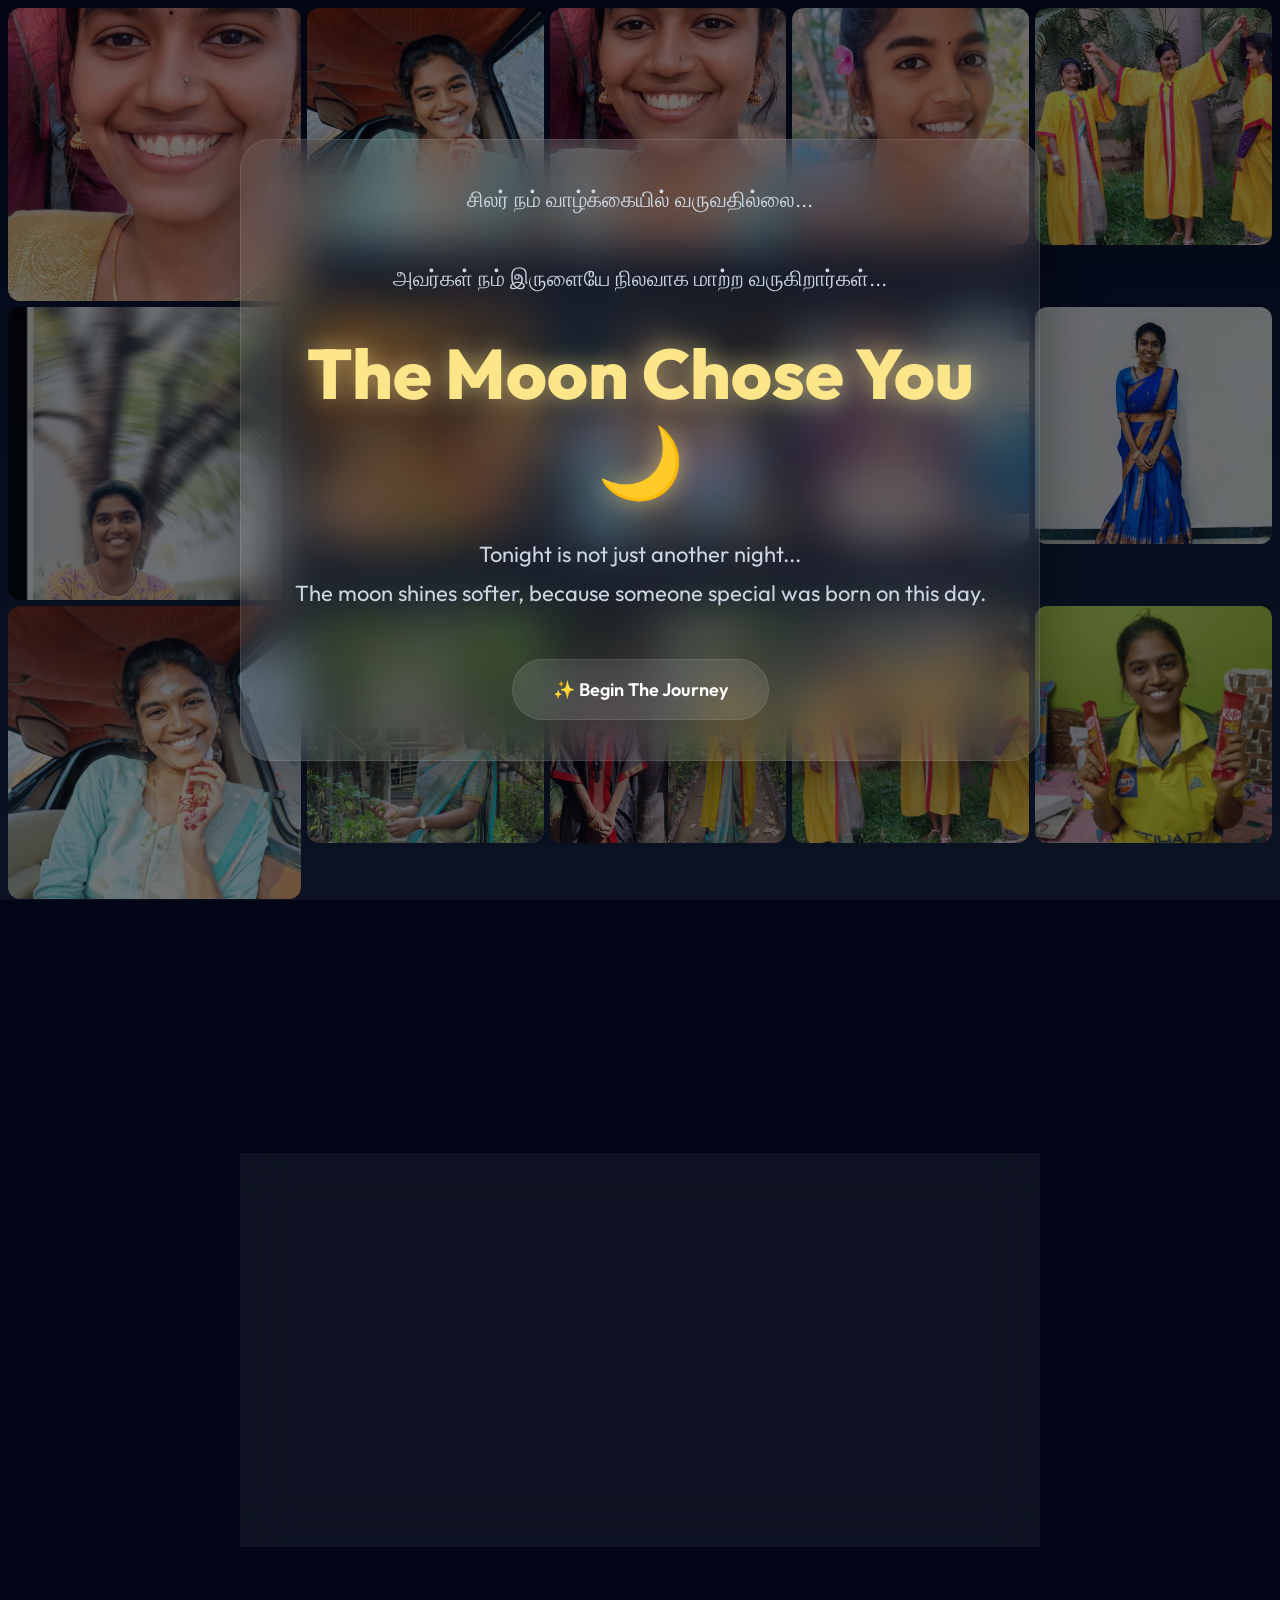
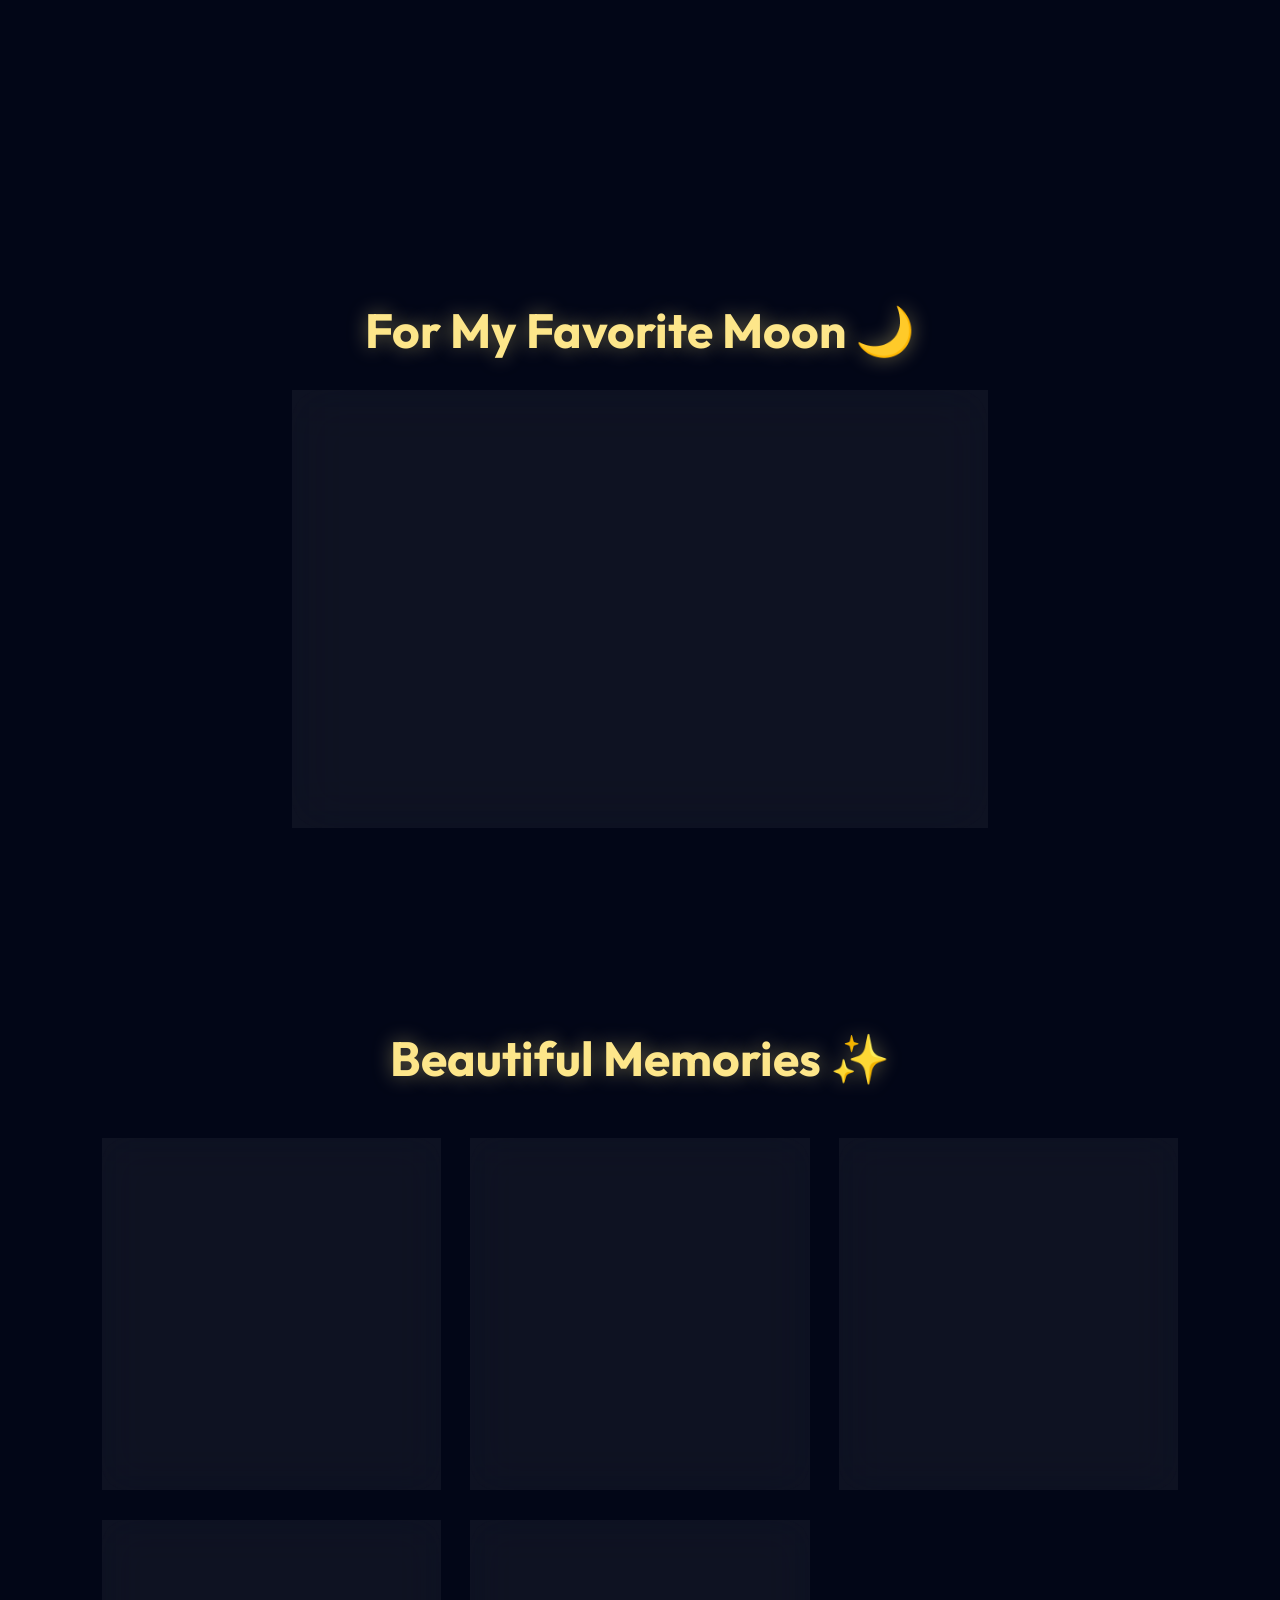
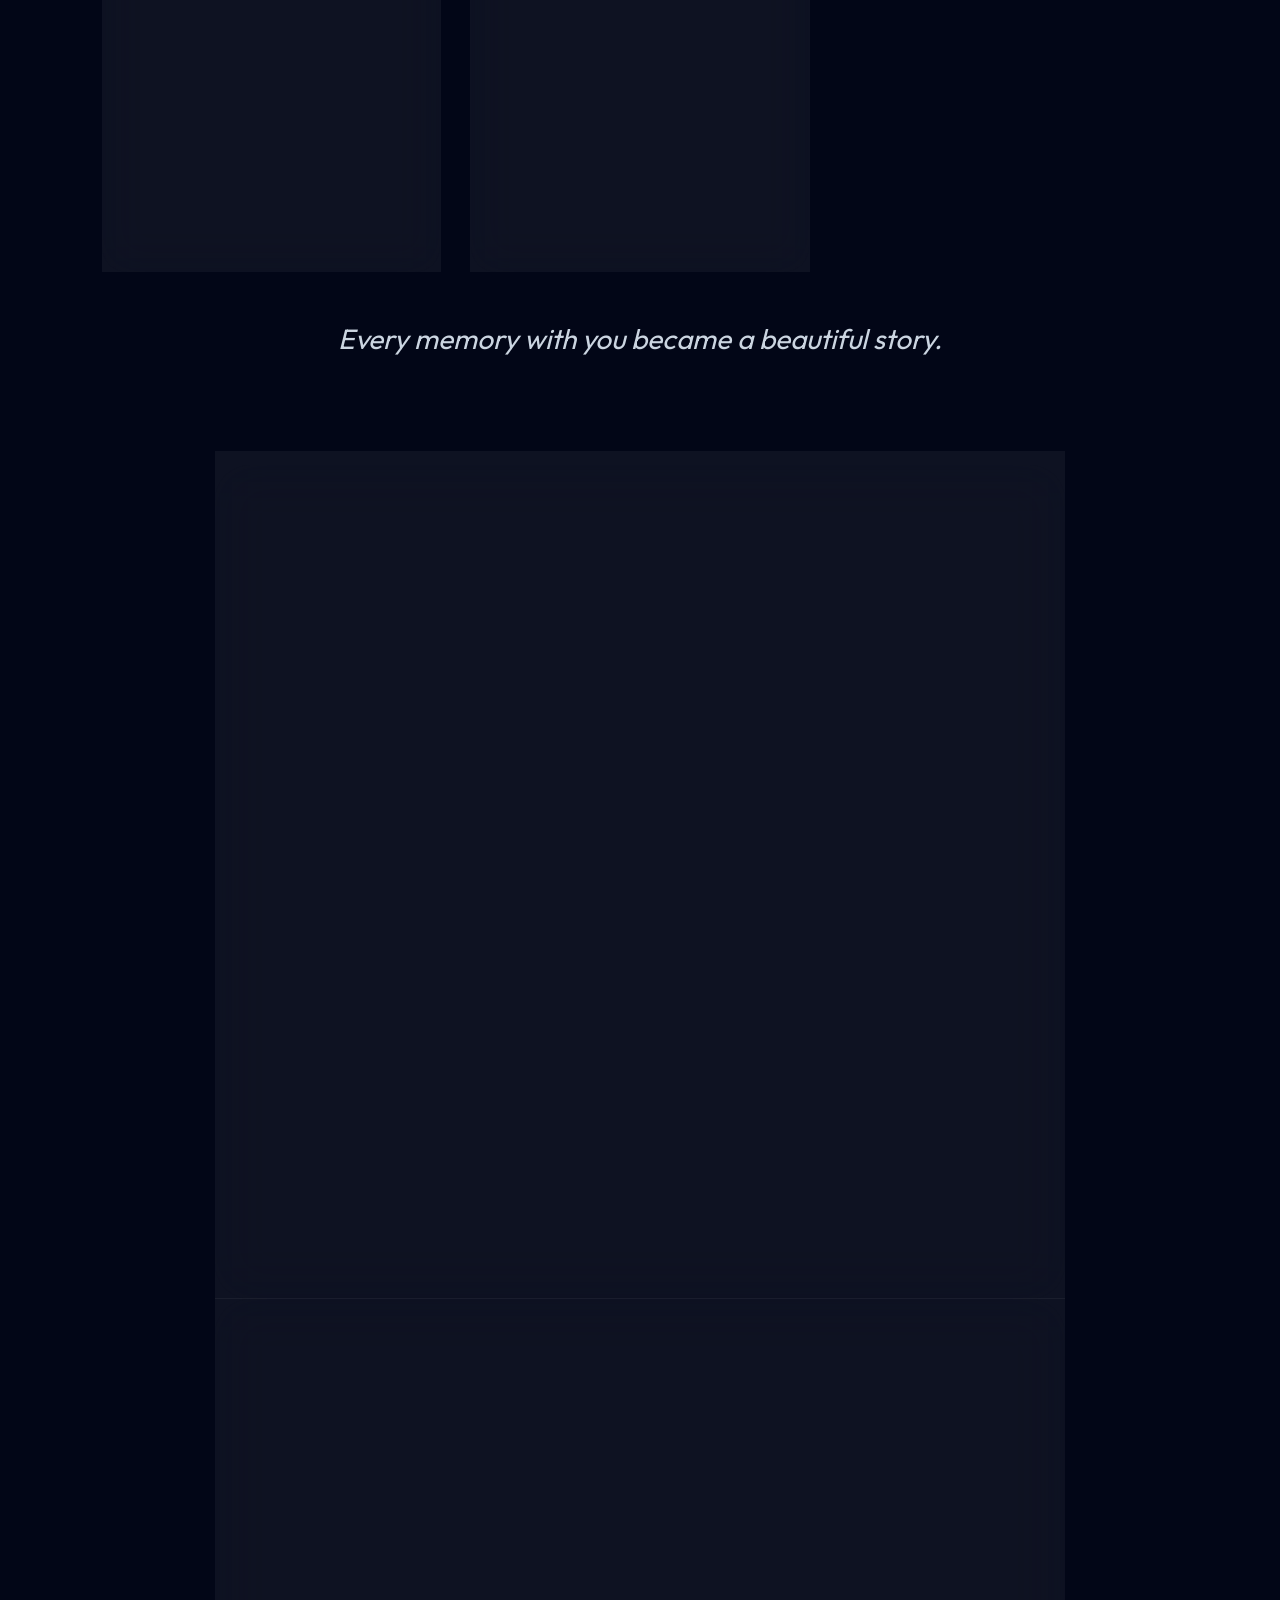
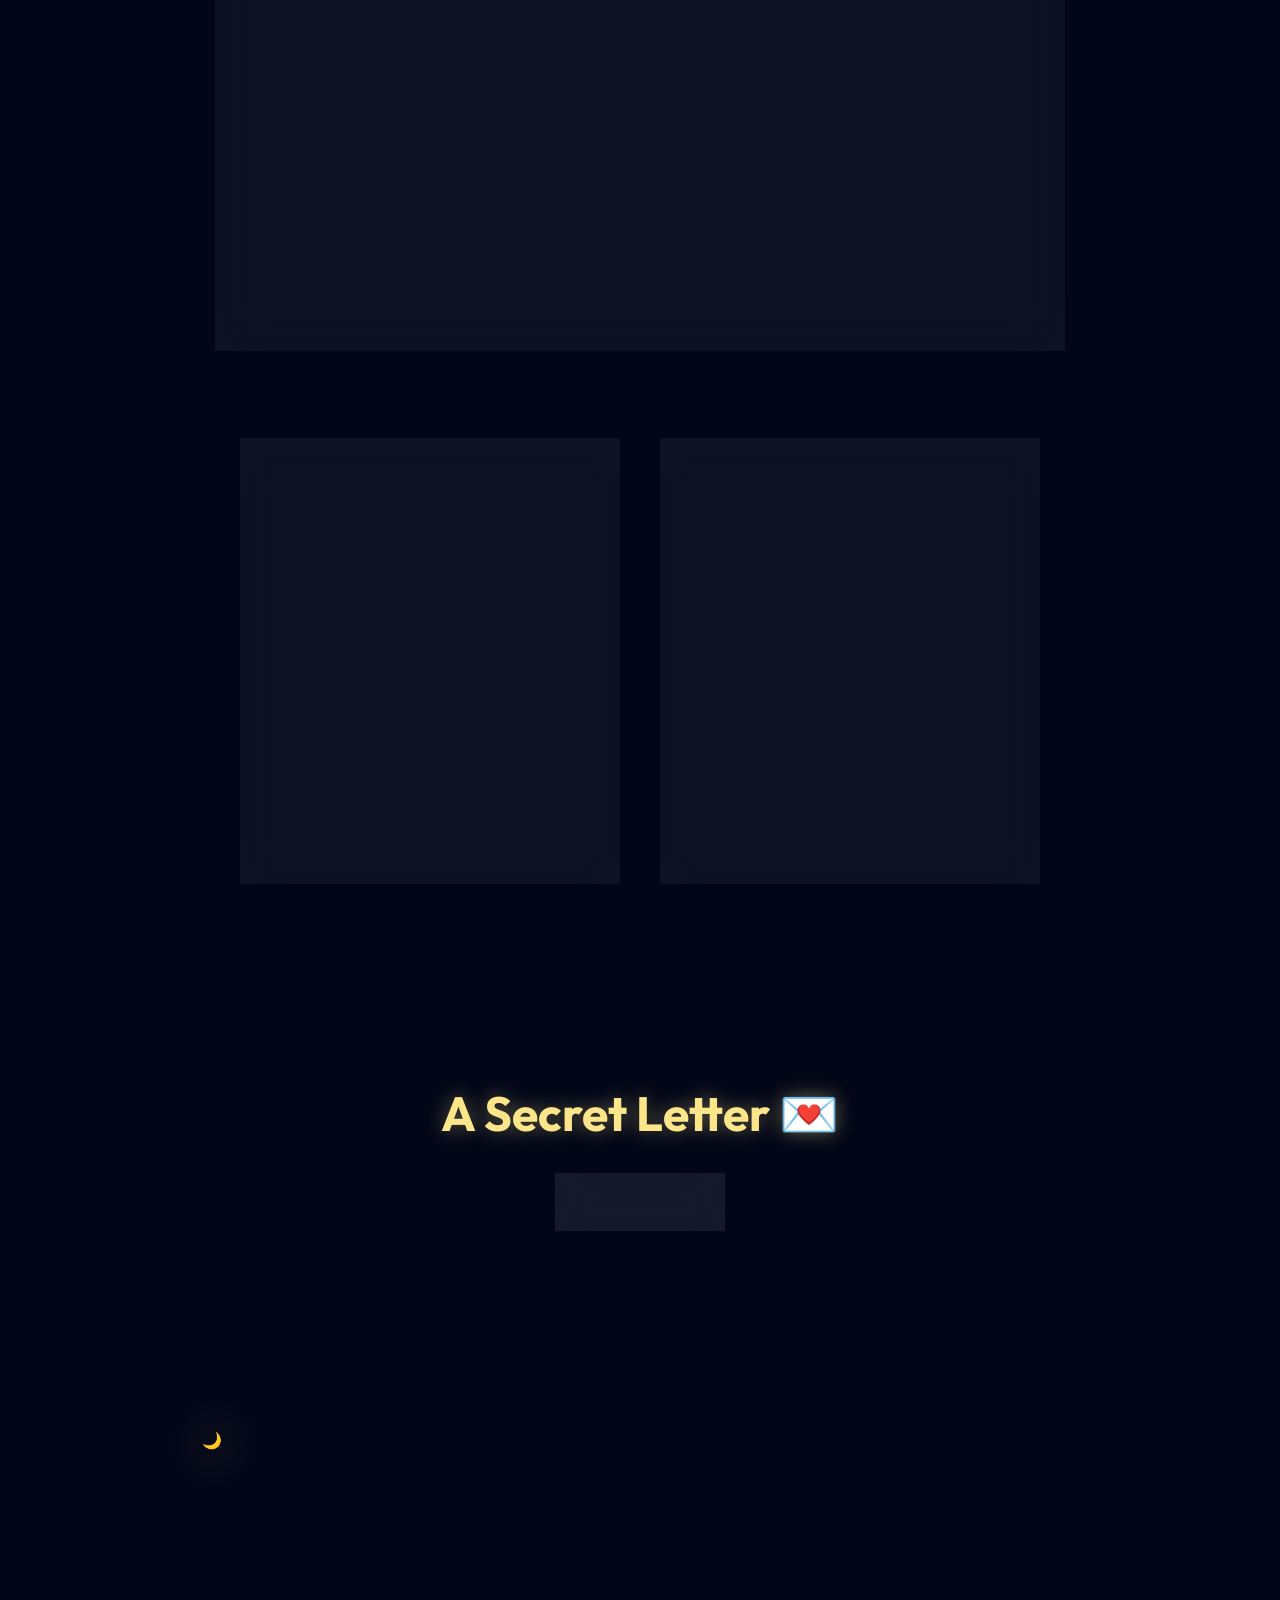
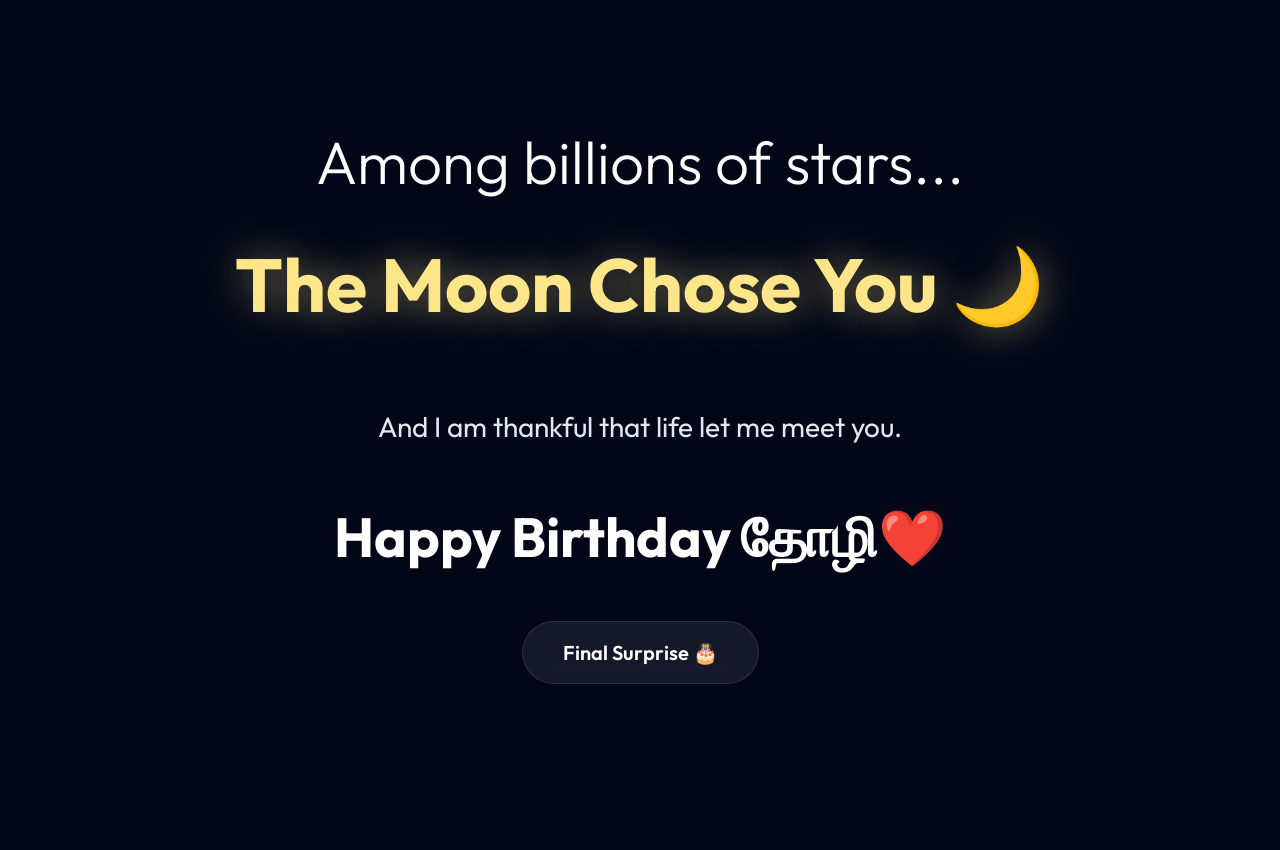
==== commit d70495ec: "Final cinematic birthday website completed" ====
--- a/index.html
+++ b/index.html
@@ -7,52 +7,144 @@
 
     <meta name="viewport" content="width=device-width, initial-scale=1.0">
 
-    <title>Happy Birthday தோழி🌙 ❤️</title>
+    <title>
+
+        The Moon Chose You 🌙
+
+    </title>
 
     <link rel="preconnect" href="https://fonts.googleapis.com">
 
     <link rel="preconnect" href="https://fonts.gstatic.com" crossorigin>
 
-    <link href="https://fonts.googleapis.com/css2?family=Outfit:wght@300;400;500;600;700&display=swap" rel="stylesheet">
+    <link href="https://fonts.googleapis.com/css2?family=Outfit:wght@300;400;500;600;700;800&display=swap"
+        rel="stylesheet">
 
     <link rel="stylesheet" href="style.css">
-<meta charset="UTF-8">
-
-<meta name="viewport" content="width=device-width, initial-scale=1.0">
-
-<title>Happy Birthday தோழி🌙 ❤️</title>
-
-<link rel="preconnect" href="https://fonts.googleapis.com">
-
-<link rel="preconnect" href="https://fonts.gstatic.com" crossorigin>
-
-<link href="https://fonts.googleapis.com/css2?family=Outfit:wght@300;400;500;600;700&display=swap" rel="stylesheet">
-
-<link rel="stylesheet" href="style.css">
 
 </head>
 
 <body>
 
 
-    <!-- Floating Icons -->
-
-    <div class="moon">🌙</div>
-
-    <div class="star star1">⭐</div>
-
-    <div class="star star2">✨</div>
-
-    <div class="cloud cloud1">☁️</div>
-
-    <div class="cloud cloud2">☁️</div>
-
-    <div class="sun">☀️</div>
-
-
+
+    <!-- BACKGROUND -->
+    <!-- BACKGROUND -->
+
+    <div class="space">
+
+        <!-- 50 Photos Background -->
+
+        <div class="photo-collage">
+
+
+            <img src="images/fav1.jpeg">
+            <img src="images/v2.jpeg">
+            <img src="images/fav.jpeg">
+            <img src="images/Nose pin.png">
+            <img src="images/gayuuKee.png">
+            <img src="images/mku blur.jpeg">
+            <img src="images/Abikee.png">
+            <img src="images/afrin1.jpeg">
+            <img src="images/appachild.jpeg">
+            <img src="images/bluesaree.jpeg">
+            <img src="images/car.jpeg">
+
+            <img src="images/convo2.jpeg">
+            <img src="images/convoColla.jpeg">
+            <img src="images/gayuuKee.png">
+            <img src="images/csk.png">
+            <img src="images/group.jpeg">
+            <img src="images/cousinnn.jpeg">
+            <img src="images/Kee Amma (1).png">
+            <img src="images/rabit.jpg">
+            <img src="images/red thavani.jpeg">
+            <img src="images/nava.jpeg">
+            <img src="images/boomer.png">
+            <img src="images/Sunrise.jpg">
+
+            <img src="images/convo.jpeg">
+            <img src="images/group.jpeg">
+            <img src="images/keesan4.png">
+            <img src="images/rabit.jpg">
+            <img src="images/with dharani.jpeg">
+            <img src="images/sky.jpeg">
+            <img src="images/keeyelloew.png">
+            <img src="images/sandy.jpg">
+
+            <img src="images/Abikee.png">
+            <img src="images/GayuuKee2.png">
+            <img src="images/appachild.jpeg">
+            <img src="images/boomer.png">
+            <img src="images/convoColla.jpeg">
+            <img src="images/Child.jpg">
+            <img src="images/keeAnu.png">
+            <img src="images/keeSan5.png">
+            <img src="images/mku blur.jpeg">
+            <img src="images/1707919268833.jpg">
+            <img src="images/selfi.png">
+            <img src="images/with mam.jpeg">
+            <img src="images/pet.webp">
+
+        </div>
+
+
+        <!-- Dark Overlay -->
+
+        <div class="overlay"></div>
+    </div>
+
+
+    <!-- INTRO -->
+
+    <section class="intro">
+
+        <div class="intro-content">
+
+            <p class="quote">
+
+                சிலர் நம் வாழ்க்கையில் வருவதில்லை...
+
+                <br><br>
+
+                அவர்கள் நம் இருளையே
+
+                நிலவாக மாற்ற வருகிறார்கள்...
+
+            </p>
+
+            <h1>
+
+                The Moon Chose You 🌙
+
+            </h1>
+
+            <p>
+
+                Tonight is not just another night...
+
+                <br>
+
+                The moon shines softer,
+
+                because someone special
+
+                was born on this day.
+
+            </p>
+
+            <button onclick="scrollToSection('hero')">
+
+                ✨ Begin The Journey
+
+            </button>
+
+        </div>
+
+    </section>
     <!-- HERO -->
 
-    <section class="hero">
+    <section class="hero" id="hero">
 
         <div class="hero-content">
 
@@ -62,643 +154,417 @@
 
                 <br>
 
-                <span>தோழி🌙 ❤️</span>
+                <span>
+
+                    தோழி🌙❤️
+
+                </span>
 
             </h1>
 
             <p>
 
-                A small surprise made especially for you.
-
-            </p>
-
-            <button onclick="scrollToGallery()">
-
-                Start The Journey
+                You are not just another person...
+
+                You are the moon
+
+                that lights up
+
+                someone's world.
+
+            </p>
+
+        </div>
+
+    </section>
+
+
+
+
+
+
+
+    <!-- FRIENDSHIP -->
+
+    <section class="friendship">
+
+        <h2>
+
+            For My Favorite Moon 🌙
+
+        </h2>
+
+        <p>
+
+            நட்பு என்றால்
+
+            ஒவ்வொரு நாளும் பேசுவது அல்ல...
+
+            <br><br>
+
+            எவ்வளவு தூரம் சென்றாலும்
+
+            இதயத்தில் அதே இடத்தில் இருப்பது.
+
+            <br><br>
+
+            அந்த இடம்...
+
+            எப்போதும் உனக்குத்தான்.
+
+        </p>
+
+    </section>
+    <!-- MEMORIES -->
+
+    <section class="memories" id="memories">
+
+        <h2>
+
+            Beautiful Memories ✨
+
+        </h2>
+
+        <div class="photo-container">
+
+            <div class="photo">
+
+                <img src="images/Child.jpg">
+
+            </div>
+
+            <div class="photo">
+
+                <img src="images/Kee1.png">
+
+            </div>
+
+            <div class="photo">
+
+                <img src="images/appachild.jpeg">
+
+            </div>
+
+            <div class="photo">
+
+                <img src="images/v2.jpeg">
+
+            </div>
+
+            <div class="photo">
+
+                <img src="images/convo4.jpeg">
+
+            </div>
+
+        </div>
+
+        <p class="memory-text">
+
+            Every memory with you
+
+            became
+
+            a beautiful story.
+
+        </p>
+
+    </section>
+    <!-- BOOMER -->
+
+    <section class="boomer">
+
+        <img src="images/boomer.png" class="dog">
+
+        <h2>
+
+            Boomer 🐾
+
+        </h2>
+
+        <p>
+
+            அன்பு பேச தெரியாது...
+
+            <br><br>
+
+            ஆனா Boomer
+
+            ஒவ்வொரு நாளும்
+
+            அதை உணர்த்திக்கொண்டே இருக்கிறான்.
+
+            <br><br>
+
+            வீட்டின் சிறிய மகிழ்ச்சி.
+
+        </p>
+
+    </section>
+
+
+
+
+
+
+
+
+    <!-- SANDHIYA -->
+
+    <section class="sandhiya">
+
+        <img src="images/sandhiya1.jpeg" class="family-img">
+
+        <h2>
+
+            Sandhiya 🌸
+
+        </h2>
+
+        <p>
+
+            சகோதரி என்றால்
+
+            இரத்த உறவு மட்டும் இல்லை...
+
+            <br><br>
+
+            சிரிப்பை பகிர்ந்துகொள்ளும்
+
+            ஒரு பாதுகாப்பான இதயம்.
+
+        </p>
+
+    </section>
+
+
+
+
+
+
+
+    <!-- PARENTS -->
+
+    <section class="parents">
+
+        <div class="card">
+
+            <img src="images/Kee Amma (1).png">
+
+            <h2>
+
+                Amma ❤️
+
+            </h2>
+
+            <p>
+
+                அன்பு என்ற வார்த்தைக்கு
+
+                உருவம் இருந்தால்...
+
+                அது நீங்கள்தான்.
+
+            </p>
+
+        </div>
+
+        <div class="card">
+
+            <img src="images/Kee appa (2).png">
+
+            <h2>
+
+                Appa ❤️
+
+            </h2>
+
+            <p>
+
+                அமைதியாக நம்மை காக்கும்
+
+                மலை போல இருப்பவர்.
+
+            </p>
+
+        </div>
+
+    </section>
+
+    <!-- SECRET LETTER -->
+
+    <section class="letter-section">
+
+        <h2>
+
+            A Secret Letter 💌
+
+        </h2>
+
+        <button id="openLetter">
+
+            Open Letter
+
+        </button>
+
+        <div class="letter" id="letter">
+
+            <h3>
+
+                Dear Moon 🌙
+
+            </h3>
+
+            <p>
+
+                நீ என் வாழ்க்கையில் வந்ததிலிருந்து,
+
+                சாதாரணமான நாட்களும்
+
+                அழகாக மாறிவிட்டது.
+
+            </p>
+
+            <p>
+
+                உன்னை சந்தித்தது
+
+                ஒரு சாதாரண விஷயம் இல்லை...
+
+            </p>
+
+            <p>
+
+                அது என் வாழ்க்கை
+
+                எனக்குக் கொடுத்த
+
+                அழகான பரிசு.
+
+            </p>
+
+            <p>
+
+                Happy Birthday ❤️
+
+            </p>
+
+        </div>
+
+    </section>
+    <section class="music">
+
+        <div class="music-moon" id="musicMoon">
+
+            🌙
+
+        </div>
+
+        <audio id="song">
+
+            <source src="Audio/vidssave.com Imai Moodum Tharunangalil❣Whatsapp Status Tamil🌟#albumsong 48KBPS.mp3"
+                type="audio/mpeg">
+
+        </audio>
+
+    </section>
+    <!-- FINAL -->
+
+    <section class="final">
+
+        <h1>
+
+            Among billions
+
+            of stars...
+
+        </h1>
+
+        <h2>
+
+            The Moon
+
+            Chose You 🌙
+
+        </h2>
+
+        <p>
+
+            And I am thankful
+
+            that life
+
+            let me meet you.
+
+        </p>
+
+        <h3>
+
+            Happy Birthday
+
+            தோழி❤️
+
+        </h3>
+
+        <button id="surpriseBtn">
+
+            Final Surprise 🎂
+
+        </button>
+
+    </section>
+
+    <!-- POPUP -->
+
+    <div class="popup" id="popup">
+
+        <div class="popup-box">
+
+            <h2>
+
+                🌙✨
+
+                Happy Birthday
+
+                தோழி❤️
+
+            </h2>
+
+            <p>
+
+                No matter where life takes you,
+
+                I hope your smile never fades.
+
+            </p>
+
+
+            <p>
+
+                You are loved.
+
+                You are valued.
+
+                You are someone's favorite moon 🌙
+
+            </p>
+
+            <button id="closePopup">
+
+                Close
 
             </button>
 
         </div>
 
-    </section>
-
-
-
-    <!-- BABY SECTION -->
-
-    <section class="story">
-
-        <img src="images/child1.jpeg">
-
-        <h2>Once Upon A Time 👶</h2>
-
-        <p>
-
-            A tiny smile that would one day brighten so many lives.
-
-        </p>
-
-    </section>
-
-
-
-    <!-- CHILDHOOD -->
-
-    <section class="story">
-
-        <img src="images/sandhiya1.jpeg">
-
-        <h2>Growing Beautifully 🌷</h2>
-
-        <p>
-
-            Every year added more kindness,
-
-            strength and happiness to your journey.
-
-        </p>
-
-    </section>
-
-
-
-    <!-- TRADITIONAL PHOTO -->
-
-    <section class="story">
-
-        <img src="images/mku blur1.jpeg">
-
-        <h2>A Beautiful Soul ✨</h2>
-
-        <p>
-
-            Your smile carries warmth,
-
-            your words carry comfort,
-
-            and your presence brings peace.
-
-        </p>
-
-    </section>
-
-
-
-    <!-- GRADUATION -->
-
-    <section class="story">
-
-        <img src="images/convo.jpeg">
-
-        <h2>Proud Of Everything You've Achieved 🎓</h2>
-
-        <p>
-
-            Every achievement reflects
-
-            your hard work and determination.
-
-        </p>
-
-    </section>
-
-
-
-    <!-- MEMORY GALLERY -->
-
-    <section class="gallery" id="gallery">
-
-        <h2>
-
-            Beautiful Memories 📸
-
-        </h2>
-
-        <div class="gallery-grid">
-
-
-            <div class="card">
-
-                <img src="images/child1.jpeg">
-
-                <p>The Little Princess 👶</p>
-
-            </div>
-
-
-            <div class="card">
-
-                <img src="images/with cousin.jpeg">
-
-                <p>Childhood Memories 🌷</p>
-
-            </div>
-
-
-            <div class="card">
-
-                <img src="images/nose pin.jpeg">
-
-                <p>Grace & Elegance ✨</p>
-
-            </div>
-
-
-            <div class="card">
-
-                <img src="images/convo3.jpeg">
-
-                <p>Proud Moment 🎓</p>
-
-            </div>
-
-
-            <div class="card">
-
-                <img src="images/nose pin.jpeg">
-
-                <p>Forever Special ❤️</p>
-
-            </div>
-
-
-        </div>
-
-    </section>
-
-
-
-    <!-- REASONS -->
-
-    <section class="reasons">
-
-        <h2>
-
-            Why You Are Special ❤️
-
-        </h2>
-
-        <div class="reason-card">
-
-            😊 Your Smile
-
-        </div>
-
-        <div class="reason-card">
-
-            🌷 Your Kindness
-
-        </div>
-
-        <div class="reason-card">
-
-            ✨ Your Positivity
-
-        </div>
-
-        <div class="reason-card">
-
-            💖 Your Beautiful Heart
-
-        </div>
-
-    </section>
-
-
-
-    <!-- MESSAGE -->
-
-    <section class="message">
-
-        <h2>
-
-            A Message From My Heart 💌
-
-        </h2>
-
-        <div class="message-card">
-
-            Happy Birthday To Someone Truly Special.
-
-            <br><br>
-
-            May your life always be filled with happiness,
-
-            success,
-
-            beautiful memories,
-
-            and endless smiles.
-
-            <br><br>
-
-            Keep smiling.
-
-            Keep shining.
-
-            <br><br>
-
-            Happy Birthday ❤️
-
-        </div>
-
-    </section>
-
-
-
-    <!-- MUSIC -->
-
-    <section class="music">
-
-        <h2>
-
-            A Song For You 🎵
-
-        </h2>
-
-        <iframe style="border-radius:12px" src="https://open.spotify.com/embed/track/0OpqEFpEBZmDG9XOhYT8fs"
-            width="100%" height="152" frameborder="0" allowfullscreen=""
-            allow="autoplay; clipboard-write; encrypted-media; fullscreen; picture-in-picture" loading="lazy">
-
-        </iframe>
-
-    </section>
-
-
-
-    <!-- FINAL -->
-
-    <section class="final">
-
-        <h1>
-
-            You Make Life More Beautiful ❤️
-
-        </h1>
-
-        <p>
-
-            Wishing You Happiness,
-
-            Success,
-
-            and Endless Smiles.
-
-        </p>
-
-        <button id="surpriseBtn">
-
-            Happy Birthday 🎂
-
-        </button>
-
-    </section>
-
-
-
-    <script src="script.js"></script>
+    </div>
+
+
+
+    <script src="script.js">
+
+    </script>
 
 </body>
 
-</html>
-<!-- Floating Icons -->
-
-<div class="moon">🌙</div>
-
-<div class="star star1">⭐</div>
-
-<div class="star star2">✨</div>
-
-<div class="cloud cloud1">☁️</div>
-
-<div class="cloud cloud2">☁️</div>
-
-<div class="sun">☀️</div>
-
-
-<!-- HERO -->
-
-<section class="hero">
-
-<div class="hero-content">
-
-<h1>
-
-Happy Birthday
-
-<br>
-
-<span>தோழி🌙 ❤️</span>
-
-</h1>
-
-<p>
-
-A small surprise made especially for you.
-
-</p>
-
-<button onclick="scrollToGallery()">
-
-Start The Journey
-
-</button>
-
-</div>
-
-</section>
-
-
-
-<!-- BABY SECTION -->
-
-<section class="story">
-
-<img src="images/child1.jpeg">
-
-<h2>Once Upon A Time 👶</h2>
-
-<p>
-
-A tiny smile that would one day brighten so many lives.
-
-</p>
-
-</section>
-
-
-
-<!-- CHILDHOOD -->
-
-<section class="story">
-
-<img src="images/sandhiya1.jpeg">
-
-<h2>Growing Beautifully 🌷</h2>
-
-<p>
-
-Every year added more kindness,
-
-strength and happiness to your journey.
-
-</p>
-
-</section>
-
-
-
-<!-- TRADITIONAL PHOTO -->
-
-<section class="story">
-
-<img src="images/mku blur1.jpeg">
-
-<h2>A Beautiful Soul ✨</h2>
-
-<p>
-
-Your smile carries warmth,
-
-your words carry comfort,
-
-and your presence brings peace.
-
-</p>
-
-</section>
-
-
-
-<!-- GRADUATION -->
-
-<section class="story">
-
-<img src="images/convo.jpeg">
-
-<h2>Proud Of Everything You've Achieved 🎓</h2>
-
-<p>
-
-Every achievement reflects
-
-your hard work and determination.
-
-</p>
-
-</section>
-
-
-
-<!-- MEMORY GALLERY -->
-
-<section class="gallery" id="gallery">
-
-<h2>
-
-Beautiful Memories 📸
-
-</h2>
-
-<div class="gallery-grid">
-
-
-<div class="card">
-
-<img src="images/child1.jpeg">
-
-<p>The Little Princess 👶</p>
-
-</div>
-
-
-<div class="card">
-
-<img src="images/with cousin.jpeg">
-
-<p>Childhood Memories 🌷</p>
-
-</div>
-
-
-<div class="card">
-
-<img src="images/nose pin.jpeg">
-
-<p>Grace & Elegance ✨</p>
-
-</div>
-
-
-<div class="card">
-
-<img src="images/convo3.jpeg">
-
-<p>Proud Moment 🎓</p>
-
-</div>
-
-
-<div class="card">
-
-<img src="images/nose pin.jpeg">
-
-<p>Forever Special ❤️</p>
-
-</div>
-
-
-</div>
-
-</section>
-
-
-
-<!-- REASONS -->
-
-<section class="reasons">
-
-<h2>
-
-Why You Are Special ❤️
-
-</h2>
-
-<div class="reason-card">
-
-😊 Your Smile
-
-</div>
-
-<div class="reason-card">
-
-🌷 Your Kindness
-
-</div>
-
-<div class="reason-card">
-
-✨ Your Positivity
-
-</div>
-
-<div class="reason-card">
-
-💖 Your Beautiful Heart
-
-</div>
-
-</section>
-
-
-
-<!-- MESSAGE -->
-
-<section class="message">
-
-<h2>
-
-A Message From My Heart 💌
-
-</h2>
-
-<div class="message-card">
-
-Happy Birthday To Someone Truly Special.
-
-<br><br>
-
-May your life always be filled with happiness,
-
-success,
-
-beautiful memories,
-
-and endless smiles.
-
-<br><br>
-
-Keep smiling.
-
-Keep shining.
-
-<br><br>
-
-Happy Birthday ❤️
-
-</div>
-
-</section>
-
-
-
-<!-- MUSIC -->
-
-<section class="music">
-
-<h2>
-
-A Song For You 🎵
-
-</h2>
-
-<iframe
-
-style="border-radius:12px"
-
-src="https://open.spotify.com/embed/track/0OpqEFpEBZmDG9XOhYT8fs"
-
-width="100%"
-
-height="152"
-
-frameborder="0"
-
-allowfullscreen=""
-
-allow="autoplay; clipboard-write; encrypted-media; fullscreen; picture-in-picture"
-
-loading="lazy">
-
-</iframe>
-
-</section>
-
-
-
-<!-- FINAL -->
-
-<section class="final">
-
-<h1>
-
-You Make Life More Beautiful ❤️
-
-</h1>
-
-<p>
-
-Wishing You Happiness,
-
-Success,
-
-and Endless Smiles.
-
-</p>
-
-<button id="surpriseBtn">
-
-Happy Birthday 🎂
-
-</button>
-
-</section>
-
-
-
-<script src="script.js"></script>
-
-</body>
-
-</html>
-```
+</html>
--- a/style.css
+++ b/style.css
@@ -1,583 +1,1944 @@
-*{
-    margin:0;
-    padding:0;
-    box-sizing:border-box;
-    font-family:'Outfit',sans-serif;
-}
-
-html{
-    scroll-behavior:smooth;
-}
-
-body{
-
-    background:#F8FCFF;
-
-    overflow-x:hidden;
-
-    color:#0f172a;
-
-}
-
-
-/* ANIMATED BACKGROUND */
-
-.hero{
-
-    height:100vh;
-
-    display:flex;
-
-    justify-content:center;
-
-    align-items:center;
-
-    text-align:center;
-
-    background:linear-gradient(
-        135deg,
-        #87CEFA,
-        #B0E0FF,
-        #FFF4A3,
-        #FFD54F
-    );
-
-    background-size:400% 400%;
-
-    animation:gradientMove 12s ease infinite;
-
-    position:relative;
-
-}
-
-
-@keyframes gradientMove{
-
-0%{
-
-background-position:0% 50%;
-
-}
-
-50%{
-
-background-position:100% 50%;
-
-}
-
-100%{
-
-background-position:0% 50%;
-
-}
-
-}
-
-
-/* HERO */
-
-.hero-content{
-
-padding:25px;
-
-z-index:2;
-
-}
-
-.hero h1{
-
-font-size:3rem;
-
-font-weight:700;
-
-line-height:1.2;
-
-color:#0F172A;
-
-}
-
-.hero span{
-
-font-size:3.2rem;
-
-}
-
-.hero p{
-
-margin-top:20px;
-
-font-size:1.1rem;
-
-color:#334155;
-
-}
-
-.hero button{
-
-margin-top:35px;
-
-padding:15px 35px;
-
-border:none;
-
-border-radius:50px;
-
-background:white;
-
-color:#0284C7;
-
-font-size:1rem;
-
-font-weight:700;
-
-cursor:pointer;
-
-box-shadow:
-
-0 10px 30px rgba(255,213,79,.5);
-
-transition:.4s;
-
-}
-
-.hero button:hover{
-
-transform:scale(1.08);
-
-}
-
-
-/* FLOATING ITEMS */
-
-.moon{
-
-position:fixed;
-
-top:50px;
-
-right:25px;
-
-font-size:45px;
-
-animation:float 5s infinite;
-
-}
-
-.sun{
-
-position:fixed;
-
-top:60px;
-
-left:20px;
-
-font-size:45px;
-
-animation:float 4s infinite;
-
-}
-
-.star{
-
-position:fixed;
-
-font-size:24px;
-
-animation:twinkle 3s infinite;
-
-}
-
-.star1{
-
-top:140px;
-
-left:40px;
-
-}
-
-.star2{
-
-top:150px;
-
-right:70px;
-
-}
-
-.cloud{
-
-position:fixed;
-
-font-size:35px;
-
-animation:float 7s infinite;
-
-}
-
-.cloud1{
-
-top:180px;
-
-left:15px;
-
-}
-
-.cloud2{
-
-top:220px;
-
-right:15px;
-
-}
-
-
-@keyframes float{
-
-0%,100%{
-
-transform:translateY(0px);
-
-}
-
-50%{
-
-transform:translateY(-20px);
-
-}
-
-}
-
-@keyframes twinkle{
-
-0%,100%{
-
-opacity:1;
-
-}
-
-50%{
-
-opacity:.3;
-
-}
-
-}
-
-
-/* STORY SECTION */
-
-.story{
-
-padding:80px 25px;
-
-text-align:center;
-
-background:#ffffff;
-
-}
-
-.story img{
-
-width:90%;
-
-max-width:350px;
-
-border-radius:25px;
-
-box-shadow:
-
-0 15px 35px rgba(0,0,0,.1);
-
-}
-
-.story h2{
-
-margin-top:30px;
-
-font-size:2rem;
-
-color:#0284C7;
-
-}
-
-.story p{
-
-margin-top:20px;
-
-font-size:1rem;
-
-line-height:1.8;
-
-color:#475569;
-
-}
-
-
-/* GALLERY */
-
-.gallery{
-
-padding:80px 20px;
-
-background:#FFFDF4;
-
-text-align:center;
-
-}
-
-.gallery h2{
-
-font-size:2rem;
-
-margin-bottom:40px;
-
-color:#0284C7;
-
-}
-
-.gallery-grid{
-
-display:grid;
-
-gap:25px;
-
-}
-
-.card{
-
-background:rgba(255,255,255,.35);
-
-backdrop-filter:blur(20px);
-
-border-radius:25px;
-
-overflow:hidden;
-
-box-shadow:
-
-0 10px 30px rgba(0,0,0,.1);
-
-transition:.4s;
-
-}
-
-.card:hover{
-
-transform:
-
-translateY(-10px)
-
-scale(1.03);
-
-}
-
-.card img{
-
-width:100%;
-
-display:block;
-
-}
-
-.card p{
-
-padding:20px;
-
-font-weight:600;
-
-}
-
-
-/* REASONS */
-
-.reasons{
-
-padding:80px 20px;
-
-text-align:center;
-
-background:#F7FBFF;
-
-}
-
-.reasons h2{
-
-margin-bottom:40px;
-
-color:#0284C7;
-
-}
-
-.reason-card{
-
-margin:20px auto;
-
-padding:25px;
-
-max-width:350px;
-
-border-radius:25px;
-
-background:white;
-
-box-shadow:
-
-0 10px 25px rgba(0,0,0,.08);
-
-font-size:1.2rem;
-
-font-weight:600;
-
-transition:.4s;
-
-}
-
-.reason-card:hover{
-
-transform:scale(1.05);
-
-}
-
-
-/* MESSAGE */
-
-.message{
-
-padding:80px 20px;
-
-text-align:center;
-
-}
-
-.message h2{
-
-color:#0284C7;
-
-margin-bottom:30px;
-
-}
-
-.message-card{
-
-background:
-
-rgba(255,255,255,.45);
-
-backdrop-filter:
-
-blur(20px);
-
-padding:40px;
-
-border-radius:30px;
-
-line-height:2;
-
-box-shadow:
-
-0 15px 35px rgba(0,0,0,.1);
-
-}
-
-
-/* MUSIC */
-
-.music{
-
-padding:80px 20px;
-
-text-align:center;
-
-background:#FFFDF4;
-
-}
-
-.music h2{
-
-margin-bottom:30px;
-
-color:#0284C7;
-
-}
-
-
-/* FINAL */
-
-.final{
-
-height:100vh;
-
-display:flex;
-
-flex-direction:column;
-
-justify-content:center;
-
-align-items:center;
-
-text-align:center;
-
-padding:20px;
-
-background:
-
-linear-gradient(
-
-135deg,
-
-#87CEFA,
-
-#FFF4A3
-
-);
-
-}
-
-.final h1{
-
-font-size:2.5rem;
-
-margin-bottom:25px;
-
-}
-
-.final p{
-
-font-size:1.2rem;
-
-line-height:1.8;
-
-}
-
-.final button{
-
-margin-top:40px;
-
-padding:18px 40px;
-
-border:none;
-
-border-radius:50px;
-
-background:white;
-
-font-size:1.1rem;
-
-font-weight:700;
-
-color:#0284C7;
-
-cursor:pointer;
-
-box-shadow:
-
-0 10px 30px rgba(255,255,255,.5);
-
-transition:.4s;
-
-}
-
-.final button:hover{
-
-transform:scale(1.08);
-
-}
+/* GOOGLE FONT */
+
+
+* {
+
+    margin: 0;
+
+    padding: 0;
+
+    box-sizing: border-box;
+
+    font-family: 'Outfit', sans-serif;
+
+}
+
+
+html {
+
+    scroll-behavior: smooth;
+
+}
+
+
+body {
+
+    background: #020617;
+
+    color: white;
+
+    overflow-x: hidden;
+
+}
+
+
+
+/* =======================
+
+BACKGROUND
+
+======================= */
+
+.space {
+
+    position: fixed;
+
+    top: 0;
+
+    left: 0;
+
+    width: 100%;
+
+    height: 100vh;
+
+    z-index: -10;
+
+    overflow: hidden;
+
+    background:
+
+        linear-gradient(180deg,
+
+            #020617 0%,
+
+            #081225 50%,
+
+            #0F172A 100%);
+
+}
+
+
+
+
+/* STARS */
+
+.stars {
+
+    position: absolute;
+
+    width: 100%;
+
+    height: 100%;
+
+    background-image:
+
+        radial-gradient(white 1px,
+
+            transparent 1px);
+
+    background-size:
+
+        80px 80px;
+
+    opacity: 0.15;
+
+    animation:
+
+        starsMove 120s linear infinite;
+
+}
+
+
+@keyframes starsMove {
+
+    from {
+
+        transform:
+
+            translateY(0);
+
+    }
+
+    to {
+
+        transform:
+
+            translateY(-500px);
+
+    }
+
+}
+
+
+
+
+
+/* MIST */
+
+.mist {
+
+    position: absolute;
+
+    width: 150%;
+
+    height: 150%;
+
+    left: -25%;
+
+    top: -20%;
+
+    background:
+
+        radial-gradient(circle,
+
+            rgba(96, 165, 250, .18),
+
+            transparent 70%);
+
+    filter:
+
+        blur(100px);
+
+    animation:
+
+        mistMove 12s ease-in-out infinite;
+
+}
+
+
+
+@keyframes mistMove {
+
+    0% {
+
+        transform:
+
+            translateX(-50px);
+
+    }
+
+    50% {
+
+        transform:
+
+            translateX(50px);
+
+    }
+
+    100% {
+
+        transform:
+
+            translateX(-50px);
+
+    }
+
+}
+
+
+
+
+
+
+/* =======================
+
+MOON
+
+======================= */
+
+
+.moon {
+
+    position: absolute;
+
+    top: 50%;
+
+    left: 50%;
+
+    transform:
+
+        translate(-50%, -50%);
+
+    width: 340px;
+
+    filter:
+
+        drop-shadow(0 0 20px #fde68a) drop-shadow(0 0 50px #fde68a) drop-shadow(0 0 90px rgba(253, 230, 138, .5));
+
+    animation:
+
+        moonFloat 6s ease-in-out infinite,
+
+        moonPulse 4s infinite;
+
+}
+
+.moon {
+
+    width: min(65vw, 260px);
+
+}
+
+
+
+
+@keyframes moonFloat {
+
+    0% {
+
+        transform:
+
+            translate(-50%, -50%) translateY(0);
+
+    }
+
+
+    50% {
+
+        transform:
+
+            translate(-50%, -50%) translateY(-18px);
+
+    }
+
+
+    100% {
+
+        transform:
+
+            translate(-50%, -50%) translateY(0);
+
+    }
+
+}
+
+
+
+@keyframes moonPulse {
+
+    0% {
+
+        filter:
+
+            drop-shadow(0 0 20px #fde68a) drop-shadow(0 0 40px #fde68a);
+
+    }
+
+
+    50% {
+
+        filter:
+
+            drop-shadow(0 0 40px #fde68a) drop-shadow(0 0 90px #fde68a);
+
+    }
+
+
+    100% {
+
+        filter:
+
+            drop-shadow(0 0 20px #fde68a) drop-shadow(0 0 40px #fde68a);
+
+    }
+
+}
+
+
+
+
+
+
+
+/* =======================
+
+INTRO SECTION
+
+======================= */
+
+.intro {
+
+    min-height: 100vh;
+
+    display: flex;
+
+    justify-content: center;
+
+    align-items: center;
+
+    text-align: center;
+
+    padding: 40px;
+
+}
+
+
+
+.intro-content {
+
+    max-width: 800px;
+
+    padding: 40px;
+
+    border:
+
+        1px solid rgba(255, 255, 255, .1);
+
+    background:
+
+        rgba(255, 255, 255, .06);
+
+    backdrop-filter:
+
+        blur(25px);
+
+    border-radius: 30px;
+
+    box-shadow:
+
+        0 20px 60px rgba(0, 0, 0, .35);
+
+}
+
+
+
+
+
+.quote {
+
+    font-size: 26px;
+
+    line-height: 1.9;
+
+    color: #e2e8f0;
+
+    font-weight: 300;
+
+    margin-bottom: 30px;
+
+}
+
+
+
+
+
+.intro h1 {
+
+    font-size: 70px;
+
+    font-weight: 800;
+
+    color: #fde68a;
+
+    margin-bottom: 30px;
+
+    text-shadow:
+
+        0 0 25px rgba(253, 230, 138, .6);
+
+}
+
+
+
+
+.intro p {
+
+    font-size: 22px;
+
+    line-height: 1.8;
+
+    color: #cbd5e1;
+
+}
+
+
+
+
+.intro button {
+
+    margin-top: 45px;
+
+    padding:
+
+        18px 40px;
+
+    border: none;
+
+    border-radius: 50px;
+
+    background:
+
+        rgba(255, 255, 255, .08);
+
+    color: white;
+
+    font-size: 18px;
+
+    font-weight: 600;
+
+    cursor: pointer;
+
+    backdrop-filter:
+
+        blur(20px);
+
+    border:
+
+        1px solid rgba(255, 255, 255, .1);
+
+    transition: .4s;
+
+}
+
+
+
+
+.intro button:hover {
+
+    transform:
+
+        translateY(-6px) scale(1.05);
+
+    background:
+
+        rgba(255, 255, 255, .15);
+
+    box-shadow:
+
+        0 0 35px rgba(96, 165, 250, .4);
+
+}
+
+
+
+
+
+
+/* =======================
+
+SCROLLBAR
+
+======================= */
+
+::-webkit-scrollbar {
+
+    width: 8px;
+
+}
+
+
+::-webkit-scrollbar-track {
+
+    background: #020617;
+
+}
+
+
+::-webkit-scrollbar-thumb {
+
+    background: #60A5FA;
+
+    border-radius: 20px;
+
+}
+
+
+
+
+
+
+/* =======================
+
+MOBILE RESPONSIVE
+
+======================= */
+
+
+@media(max-width:768px) {
+
+
+    .moon {
+
+        width: 220px;
+
+    }
+
+
+    .intro-content {
+
+        padding: 25px;
+
+    }
+
+
+    .quote {
+
+        font-size: 20px;
+
+    }
+
+
+    .intro h1 {
+
+        font-size: 42px;
+
+    }
+
+
+    .intro p {
+
+        font-size: 18px;
+
+    }
+
+
+    .intro button {
+
+        padding:
+
+            14px 28px;
+
+        font-size: 16px;
+
+    }
+
+
+}
+
+/* =======================
+
+COMMON SECTION
+
+======================= */
+
+section {
+
+    padding: 100px 8%;
+
+    text-align: center;
+
+    position: relative;
+
+    z-index: 10;
+
+}
+
+
+section h2 {
+
+    font-size: 48px;
+
+    margin-bottom: 30px;
+
+    color: #fde68a;
+
+    text-shadow:
+
+        0 0 20px rgba(253, 230, 138, .4);
+
+}
+
+
+section p {
+
+    font-size: 22px;
+
+    line-height: 1.9;
+
+    color: #e2e8f0;
+
+}
+
+
+
+
+
+/* =======================
+
+HERO
+
+======================= */
+
+.hero {
+
+    min-height: 100vh;
+
+    display: flex;
+
+    justify-content: center;
+
+    align-items: center;
+
+}
+
+
+.hero-content {
+
+    max-width: 800px;
+
+    padding: 50px;
+
+    background:
+
+        rgba(255, 255, 255, .05);
+
+    backdrop-filter:
+
+        blur(25px);
+
+    border:
+
+        1px solid rgba(255, 255, 255, .1);
+
+    border-radius: 30px;
+
+}
+
+
+
+.hero h1 {
+
+    font-size: clamp(36px, 8vw, 75px);
+
+}
+
+
+.hero span {
+
+    color: #fde68a;
+
+    text-shadow:
+
+        0 0 30px rgba(253, 230, 138, .5);
+
+}
+
+
+.hero p {
+
+    font-size: 28px;
+
+    font-weight: 300;
+
+    line-height: 1.8;
+
+}
+
+
+
+
+
+/* =======================
+
+FRIENDSHIP
+
+======================= */
+
+.friendship {
+
+    max-width: 900px;
+
+    margin: auto;
+
+}
+
+
+.friendship p {
+
+    padding: 50px;
+
+    background:
+
+        rgba(255, 255, 255, .05);
+
+    backdrop-filter:
+
+        blur(25px);
+
+    border:
+
+        1px solid rgba(255, 255, 255, .1);
+
+    border-radius: 30px;
+
+    font-size: 28px;
+
+    line-height: 2;
+
+}
+
+
+
+
+
+/* =======================
+
+MEMORIES
+
+======================= */
+
+.photo-container {
+
+    display: grid;
+
+    grid-template-columns:
+
+        repeat(auto-fit, minmax(250px, 1fr));
+
+    gap: 30px;
+
+    margin-top: 50px;
+
+}
+
+
+.photo {
+
+    overflow: hidden;
+
+    border-radius: 25px;
+
+    background:
+
+        rgba(255, 255, 255, .05);
+
+    backdrop-filter:
+
+        blur(20px);
+
+    border:
+
+        1px solid rgba(255, 255, 255, .1);
+
+    transition: .5s;
+
+}
+
+
+.photo:hover {
+
+    transform:
+
+        translateY(-10px) scale(1.03);
+
+}
+
+
+.photo img {
+
+    width: 100%;
+
+    height: 350px;
+
+    object-fit: cover;
+
+    display: block;
+
+}
+
+
+.memory-text {
+
+    margin-top: 40px;
+
+    font-size: 28px;
+
+    font-style: italic;
+
+    color: #cbd5e1;
+
+}
+
+
+
+
+
+/* =======================
+
+BOOMER
+
+======================= */
+
+.boomer {
+
+    max-width: 850px;
+
+    margin: auto;
+
+    padding: 60px;
+
+    background:
+
+        rgba(255, 255, 255, .05);
+
+    backdrop-filter:
+
+        blur(25px);
+
+    border:
+
+        1px solid rgba(255, 255, 255, .1);
+
+    border-radius: 35px;
+
+}
+
+
+.dog {
+
+    width: 220px;
+
+    margin-bottom: 30px;
+
+    filter:
+
+        drop-shadow(0 0 25px rgba(255, 255, 255, .2));
+
+    transition: .4s;
+
+}
+
+
+.dog:hover {
+
+    transform:
+
+        scale(1.08) rotate(2deg);
+
+}
+
+
+.boomer p {
+
+    font-size: 26px;
+
+    line-height: 2;
+
+}
+
+
+
+
+
+/* =======================
+
+SANDHIYA
+
+======================= */
+
+.sandhiya {
+
+    max-width: 850px;
+
+    margin: auto;
+
+    padding: 60px;
+
+    background:
+
+        rgba(255, 255, 255, .05);
+
+    backdrop-filter:
+
+        blur(25px);
+
+    border:
+
+        1px solid rgba(255, 255, 255, .1);
+
+    border-radius: 35px;
+
+}
+
+
+.family-img {
+
+    width: 250px;
+
+    height: 250px;
+
+    object-fit: cover;
+
+    border-radius: 50%;
+
+    margin-bottom: 30px;
+
+    box-shadow:
+
+        0 0 40px rgba(96, 165, 250, .3);
+
+}
+
+
+.sandhiya p {
+
+    font-size: 26px;
+
+    line-height: 2;
+
+}
+
+
+
+
+
+/* =======================
+
+PARENTS
+
+======================= */
+
+.parents {
+
+    display: flex;
+
+    justify-content: center;
+
+    gap: 40px;
+
+    flex-wrap: wrap;
+
+}
+
+
+.card {
+
+    width: 380px;
+
+    padding: 40px;
+
+    background:
+
+        rgba(255, 255, 255, .05);
+
+    backdrop-filter:
+
+        blur(25px);
+
+    border:
+
+        1px solid rgba(255, 255, 255, .1);
+
+    border-radius: 35px;
+
+    transition: .4s;
+
+}
+
+
+.card:hover {
+
+    transform:
+
+        translateY(-12px);
+
+    box-shadow:
+
+        0 0 50px rgba(96, 165, 250, .25);
+
+}
+
+
+.card img {
+
+    width: 170px;
+
+    height: 170px;
+
+    object-fit: cover;
+
+    border-radius: 50%;
+
+    margin-bottom: 25px;
+
+    box-shadow:
+
+        0 0 35px rgba(255, 255, 255, .15);
+
+}
+
+
+.card h2 {
+
+    font-size: 38px;
+
+    margin-bottom: 20px;
+
+}
+
+
+.card p {
+
+    font-size: 22px;
+
+    line-height: 1.9;
+
+}
+
+
+
+
+
+/* =======================
+
+MOBILE RESPONSIVE
+
+======================= */
+
+@media(max-width:768px) {
+
+    .hero h1 {
+
+        font-size: 45px;
+
+    }
+
+
+    .hero p {
+
+        font-size: 20px;
+
+    }
+
+
+    .friendship p {
+
+        font-size: 22px;
+
+        padding: 30px;
+
+    }
+
+
+    .photo img {
+
+        height: 260px;
+
+    }
+
+
+    .dog {
+
+        width: 170px;
+
+    }
+
+
+    .family-img {
+
+        width: 180px;
+
+        height: 180px;
+
+    }
+
+
+    .card {
+
+        width: 100%;
+
+    }
+
+
+    .card img {
+
+        width: 130px;
+
+        height: 130px;
+
+    }
+
+
+    .card h2 {
+
+        font-size: 30px;
+
+    }
+
+
+    section h2 {
+
+        font-size: 36px;
+
+    }
+
+
+    section p {
+
+        font-size: 18px;
+
+    }
+
+}
+
+/* =======================
+
+SECRET LETTER
+
+======================= */
+
+.letter-section {
+
+    text-align: center;
+
+}
+
+
+.letter-section button {
+
+    padding: 16px 35px;
+
+    font-size: 18px;
+
+    border: none;
+
+    border-radius: 50px;
+
+    cursor: pointer;
+
+    background:
+
+        rgba(255, 255, 255, .08);
+
+    color: white;
+
+    backdrop-filter:
+
+        blur(20px);
+
+    border:
+
+        1px solid rgba(255, 255, 255, .1);
+
+    transition: .4s;
+
+}
+
+
+.letter-section button:hover {
+
+    transform:
+
+        scale(1.05);
+
+    background:
+
+        rgba(255, 255, 255, .15);
+
+}
+
+
+
+.letter {
+
+    max-width: 700px;
+
+    margin: 50px auto;
+
+    padding: 50px;
+
+    display: none;
+
+    background:
+
+        rgba(255, 255, 255, .06);
+
+    backdrop-filter:
+
+        blur(25px);
+
+    border:
+
+        1px solid rgba(255, 255, 255, .1);
+
+    border-radius: 35px;
+
+    animation:
+
+        fadeIn 1s;
+
+}
+
+
+
+.letter h3 {
+
+    font-size: 42px;
+
+    color: #fde68a;
+
+    margin-bottom: 30px;
+
+}
+
+
+
+.letter p {
+
+    font-size: 24px;
+
+    line-height: 2;
+
+    margin-bottom: 25px;
+
+}
+
+
+
+
+@keyframes fadeIn {
+
+    from {
+
+        opacity: 0;
+
+        transform:
+
+            translateY(50px);
+
+    }
+
+
+    to {
+
+        opacity: 1;
+
+        transform:
+
+            translateY(0);
+
+    }
+
+}
+
+
+
+
+
+
+
+/* =======================
+
+MUSIC SECTION
+
+======================= */
+
+.music {
+
+    text-align: center;
+
+}
+
+
+.music h2 {
+
+    margin-bottom: 40px;
+
+}
+
+
+
+.music-moon {
+
+
+    width: min(45vw, 220px);
+    cursor: pointer;
+
+    transition: .5s;
+
+    filter:
+
+        drop-shadow(0 0 25px #fde68a) drop-shadow(0 0 70px rgba(253, 230, 138, .5));
+
+    animation:
+
+        moonFloat 6s ease-in-out infinite;
+
+}
+
+
+
+.music-moon:hover {
+
+    transform:
+
+        scale(1.1);
+
+}
+
+
+
+.music-moon.active {
+
+    animation:
+
+        glow 1s infinite alternate;
+
+}
+
+
+
+@keyframes glow {
+
+    from {
+
+        filter:
+
+            drop-shadow(0 0 30px #fde68a) drop-shadow(0 0 70px #fde68a);
+
+    }
+
+
+    to {
+
+        filter:
+
+            drop-shadow(0 0 60px #fde68a) drop-shadow(0 0 120px #fde68a);
+
+    }
+
+}
+
+
+
+.music p {
+
+    margin-top: 30px;
+
+    font-size: 26px;
+
+    line-height: 1.8;
+
+}
+
+
+
+
+
+
+
+/* =======================
+
+FINAL SECTION
+
+======================= */
+
+.final {
+
+    min-height: 100vh;
+
+    display: flex;
+
+    flex-direction: column;
+
+    justify-content: center;
+
+    align-items: center;
+
+    text-align: center;
+
+}
+
+
+.final h1 {
+
+    font-size: 60px;
+
+    font-weight: 300;
+
+    line-height: 1.5;
+
+}
+
+
+.final h2 {
+
+    font-size: 75px;
+
+    color: #fde68a;
+
+    margin-top: 30px;
+
+    text-shadow:
+
+        0 0 40px rgba(253, 230, 138, .5);
+
+}
+
+
+.final p {
+
+    font-size: 28px;
+
+    margin-top: 40px;
+
+    max-width: 700px;
+
+    line-height: 1.8;
+
+}
+
+
+.final h3 {
+
+    margin-top: 50px;
+
+    font-size: 55px;
+
+}
+
+
+
+.final button {
+
+    margin-top: 50px;
+
+    padding:
+
+        18px 40px;
+
+    border: none;
+
+    border-radius: 50px;
+
+    cursor: pointer;
+
+    font-size: 20px;
+
+    font-weight: 600;
+
+    background:
+
+        rgba(255, 255, 255, .08);
+
+    color: white;
+
+    backdrop-filter:
+
+        blur(20px);
+
+    border:
+
+        1px solid rgba(255, 255, 255, .1);
+
+    transition: .4s;
+
+}
+
+
+.final button:hover {
+
+    transform:
+
+        translateY(-6px) scale(1.05);
+
+    box-shadow:
+
+        0 0 40px rgba(96, 165, 250, .4);
+
+}
+
+
+
+
+
+
+
+
+/* =======================
+
+POPUP
+
+======================= */
+
+.popup {
+
+    position: fixed;
+
+    top: 0;
+
+    left: 0;
+
+    width: 100%;
+
+    height: 100vh;
+
+    background:
+
+        rgba(0, 0, 0, .75);
+
+    display: none;
+
+    justify-content: center;
+
+    align-items: center;
+
+    z-index: 9999;
+
+}
+
+
+
+.popup-box {
+
+    width: 90%;
+
+    max-width: 500px;
+
+    padding: 35px;
+
+    background:
+
+        rgba(15, 23, 42, .95);
+
+    border:
+
+        1px solid rgba(255, 255, 255, .15);
+
+    border-radius: 30px;
+
+    text-align: center;
+
+    backdrop-filter:
+
+        blur(20px);
+
+    box-shadow:
+
+        0 0 50px rgba(253, 230, 138, .25);
+
+}
+
+
+
+.popup h2 {
+
+    font-size: 32px;
+
+    color: #fde68a;
+
+    margin-bottom: 25px;
+
+    line-height: 1.5;
+
+}
+
+
+
+.popup p {
+
+    font-size: 20px;
+
+    color: #ffffff;
+
+    line-height: 1.9;
+
+    margin-bottom: 18px;
+
+}
+
+
+
+.popup button {
+
+    padding:
+
+        14px 32px;
+
+    border: none;
+
+    border-radius: 40px;
+
+    background:
+
+        #fde68a;
+
+    color: #0f172a;
+
+    font-size: 18px;
+
+    font-weight: 600;
+
+    cursor: pointer;
+
+    transition: .3s;
+
+}
+
+.popup button:hover {
+
+    transform:
+
+        scale(1.05);
+
+}
+
+/* =======================
+
+RESPONSIVE
+
+======================= */
+
+@media(max-width:768px) {
+
+    .letter {
+
+        padding: 30px;
+
+    }
+
+
+    .letter h3 {
+
+        font-size: 30px;
+
+    }
+
+
+    .letter p {
+
+        font-size: 19px;
+
+    }
+
+
+    .music-moon {
+
+        width: 160px;
+
+    }
+
+
+    .music p {
+
+        font-size: 20px;
+
+    }
+
+
+    .final h1 {
+
+        font-size: 35px;
+
+    }
+
+
+    .final h2 {
+
+        font-size: 45px;
+
+    }
+
+
+    .final p {
+
+        font-size: 20px;
+
+    }
+
+
+    .final h3 {
+
+        font-size: 35px;
+
+    }
+
+
+    .popup-box {
+
+        padding: 30px;
+
+    }
+
+
+    .popup h2 {
+
+        font-size: 30px;
+
+    }
+
+
+    .popup p {
+
+        font-size: 18px;
+
+    }
+
+}
+
+/* ===========================
+BACKGROUND PHOTO COLLAGE
+=========================== */
+
+.space {
+
+    position: fixed;
+
+    top: 0;
+
+    left: 0;
+
+    width: 100%;
+
+    height: 100vh;
+
+    overflow: hidden;
+
+    z-index: -10;
+
+}
+
+
+
+.photo-collage {
+
+    position: absolute;
+
+    top: 0;
+
+    left: 0;
+
+    width: 100%;
+
+    height: 300vh;
+
+    display: grid;
+
+    grid-template-columns:
+
+        repeat(5, 1fr);
+
+    gap: 6px;
+
+    padding: 8px;
+
+    animation:
+
+        scrollPhotos 60s linear infinite;
+
+}
+
+
+
+.photo-collage img {
+
+    width: 100%;
+
+    aspect-ratio: 1/1;
+
+    object-fit: cover;
+
+    border-radius: 12px;
+
+    opacity: .65;
+
+    filter:
+
+        brightness(.85);
+
+}
+
+
+
+@keyframes scrollPhotos {
+
+    0% {
+
+        transform:
+
+            translateY(0);
+
+    }
+
+    100% {
+
+        transform:
+
+            translateY(-66%);
+
+    }
+
+}
+
+
+
+/* DARK OVERLAY */
+
+.overlay {
+
+    position: absolute;
+
+    top: 0;
+
+    left: 0;
+
+    width: 100%;
+
+    height: 100%;
+
+    background:
+
+        rgba(0, 0, 0, .20);
+
+}
+
+
+
+
+/* MOON */
+
+.moon {
+
+    position: absolute;
+
+    top: 50%;
+
+    left: 50%;
+
+    transform:
+
+        translate(-50%, -50%);
+
+    width: 220px;
+
+    z-index: 20;
+
+    filter:
+
+        drop-shadow(0 0 30px #fde68a) drop-shadow(0 0 80px #fde68a);
+
+    animation:
+
+        moonFloat 5s ease-in-out infinite;
+
+}
+
+
+
+@keyframes moonFloat {
+
+    0% {
+
+        transform:
+
+            translate(-50%, -50%) translateY(0);
+
+    }
+
+    50% {
+
+        transform:
+
+            translate(-50%, -50%) translateY(-15px);
+
+    }
+
+    100% {
+
+        transform:
+
+            translate(-50%, -50%) translateY(0);
+
+    }
+
+}
+
+
+
+
+@media(max-width:768px) {
+
+    .photo-collage {
+
+        grid-template-columns:
+
+            repeat(4, 1fr);
+
+        gap: 5px;
+
+    }
+
+
+    .photo-collage img {
+
+        border-radius: 8px;
+
+    }
+
+
+    .moon {
+
+        width: 170px;
+
+    }
+
+}
+
+.confetti {
+
+    position: fixed;
+
+    pointer-events: none;
+
+}
+
+
+.confetti {
+
+    position: fixed;
+
+    pointer-events: none;
+
+}
+
+/* Paste .photo-collage code here */
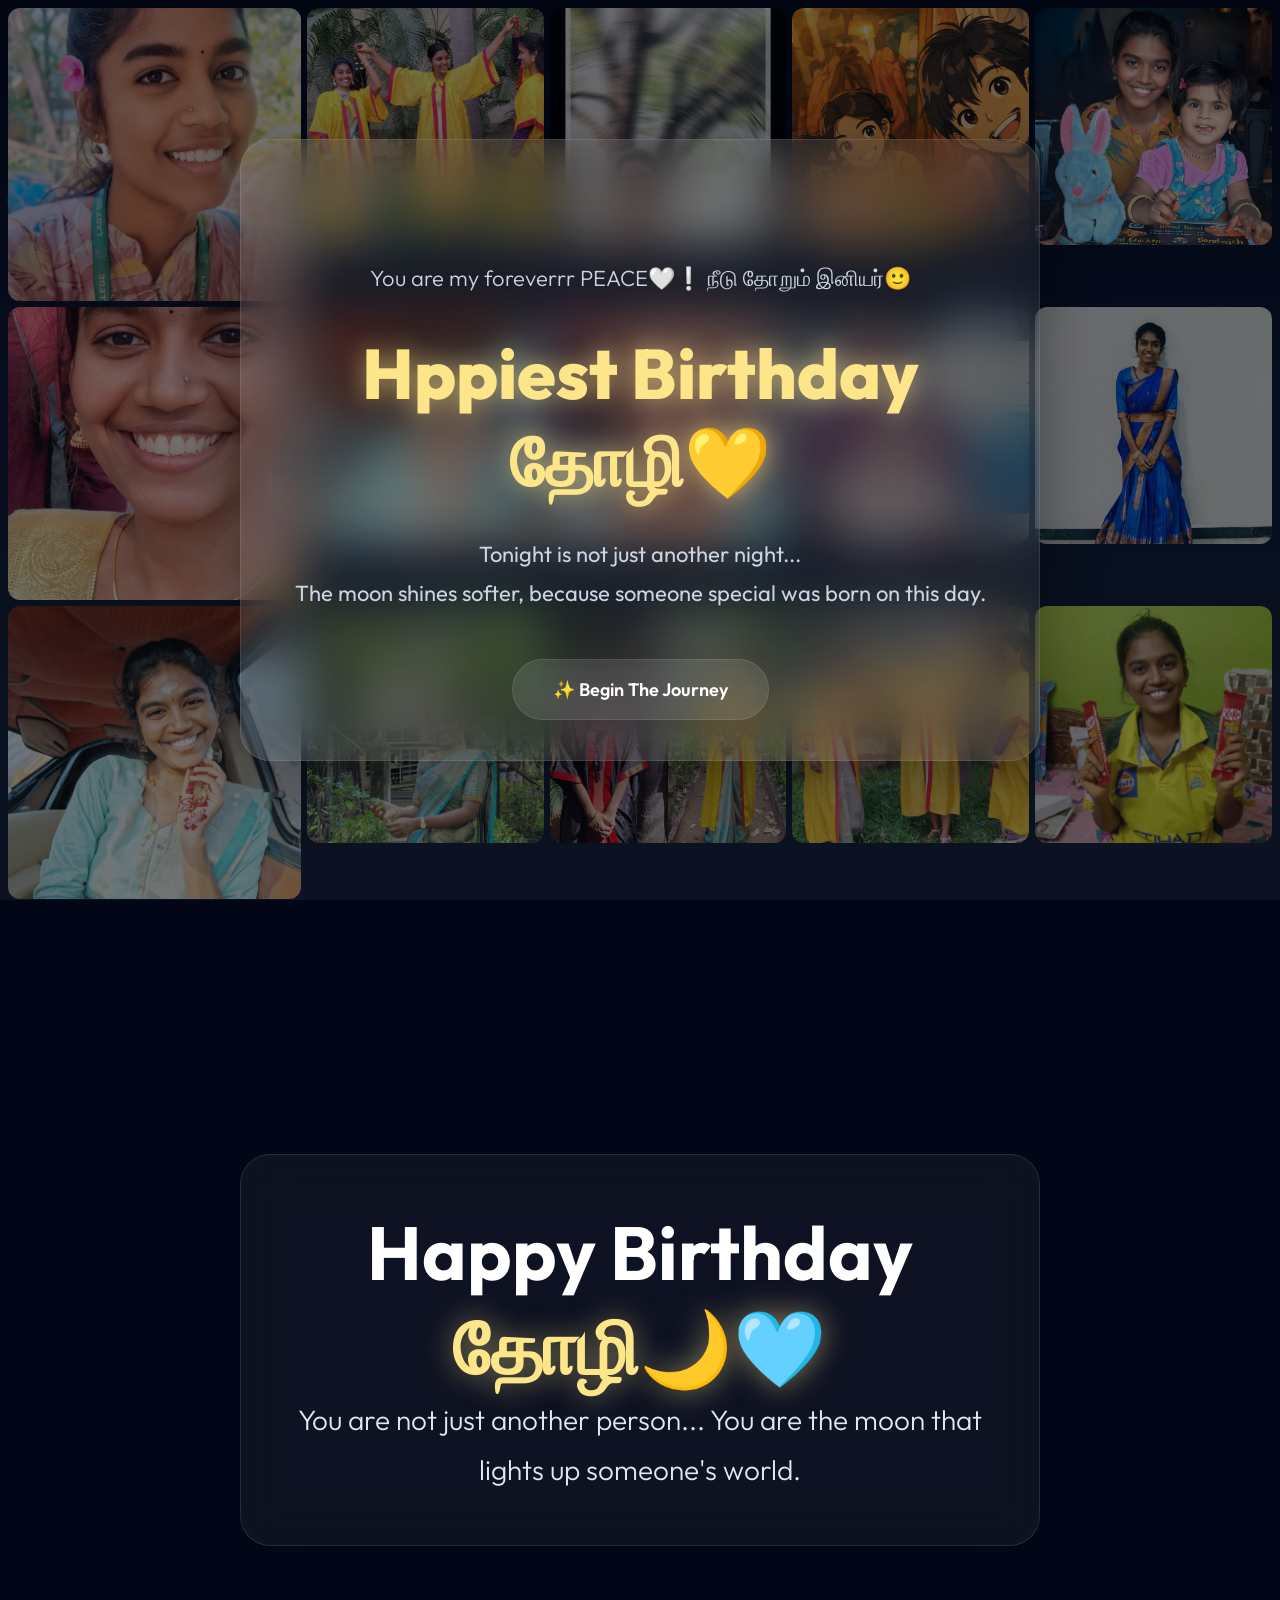
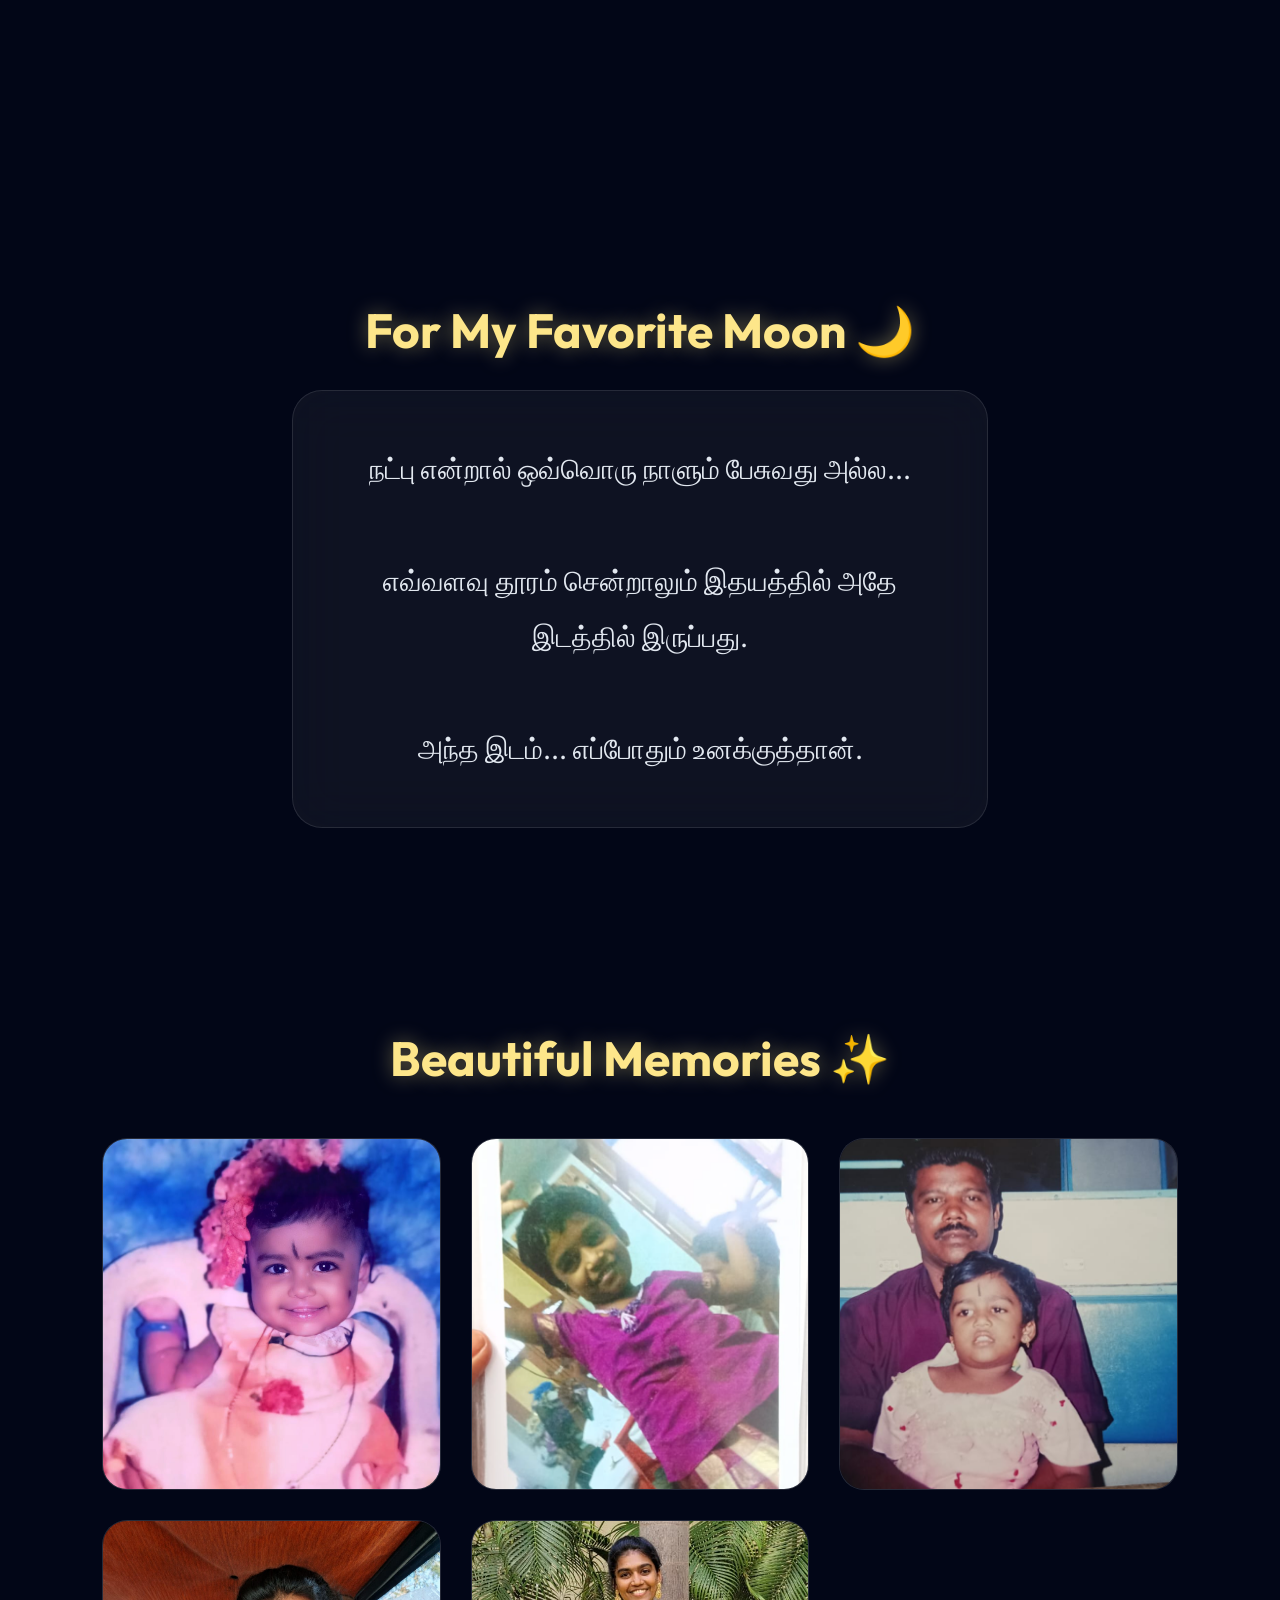
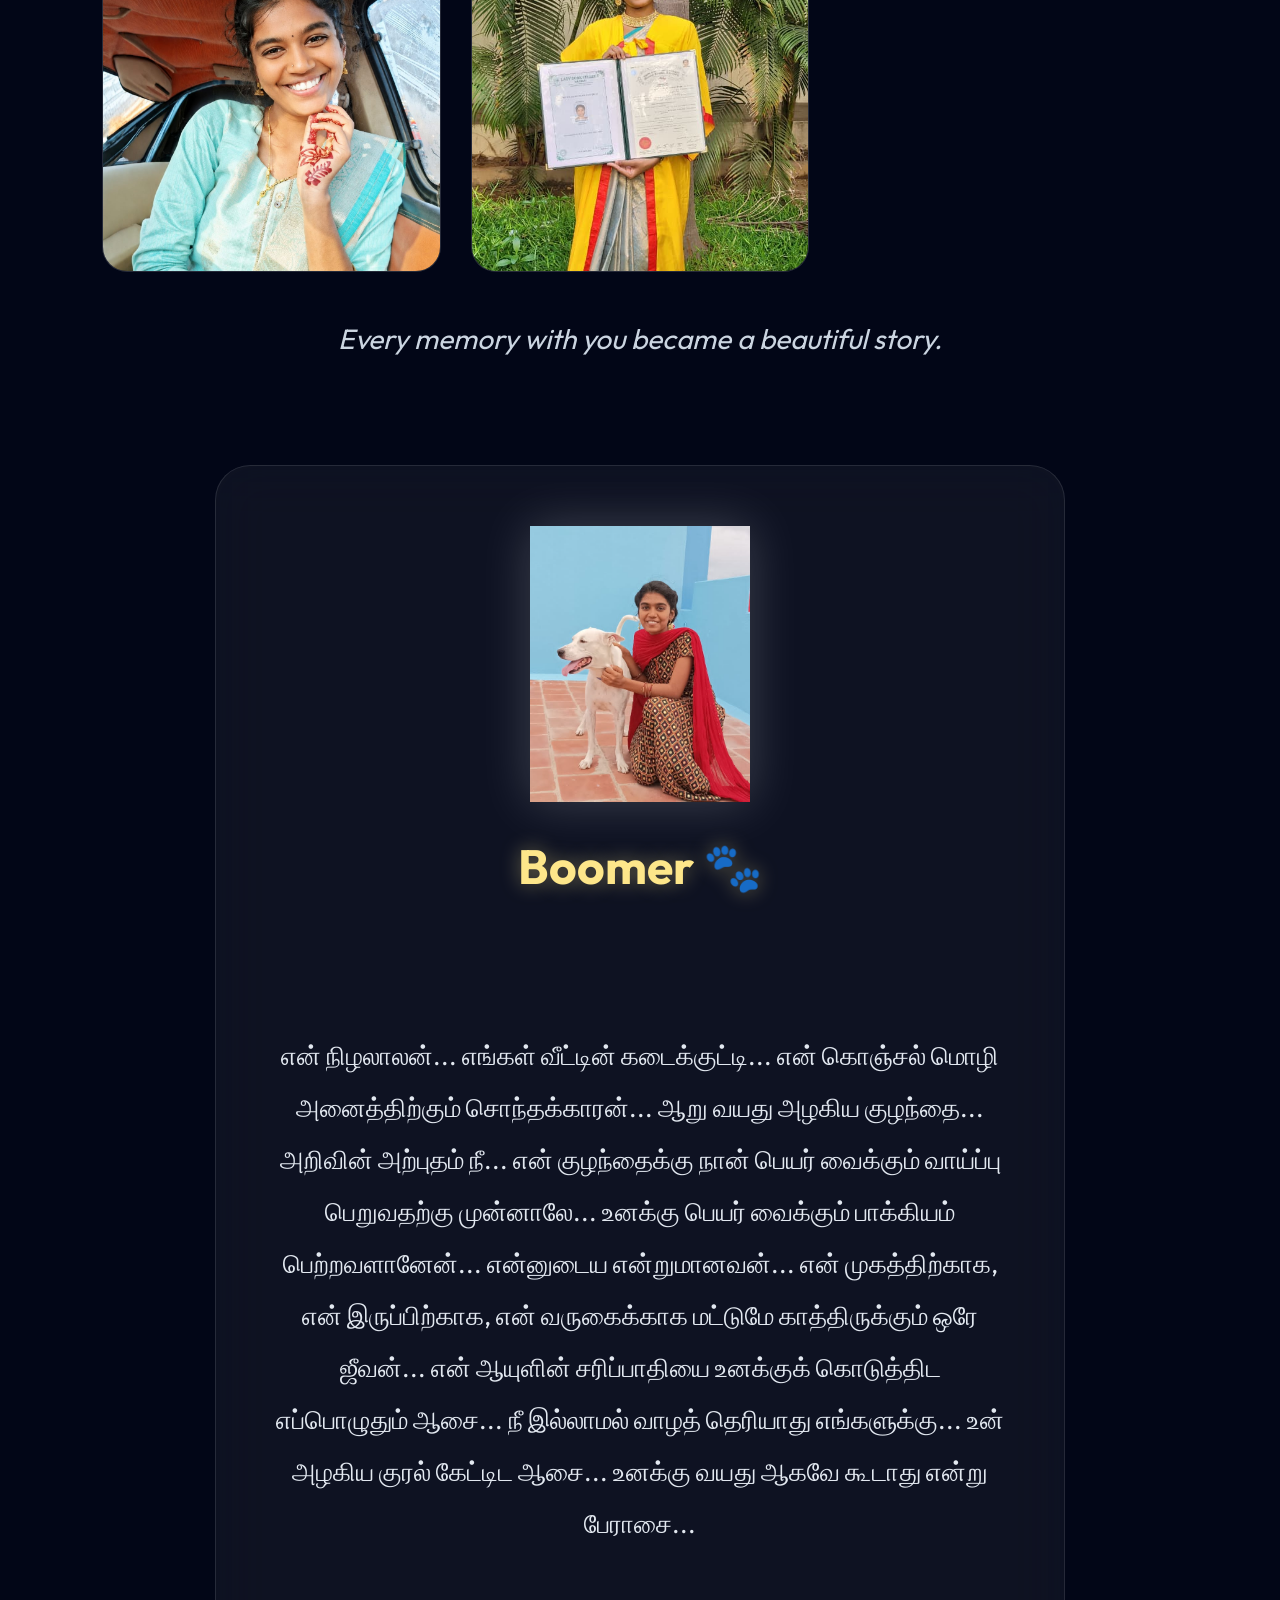
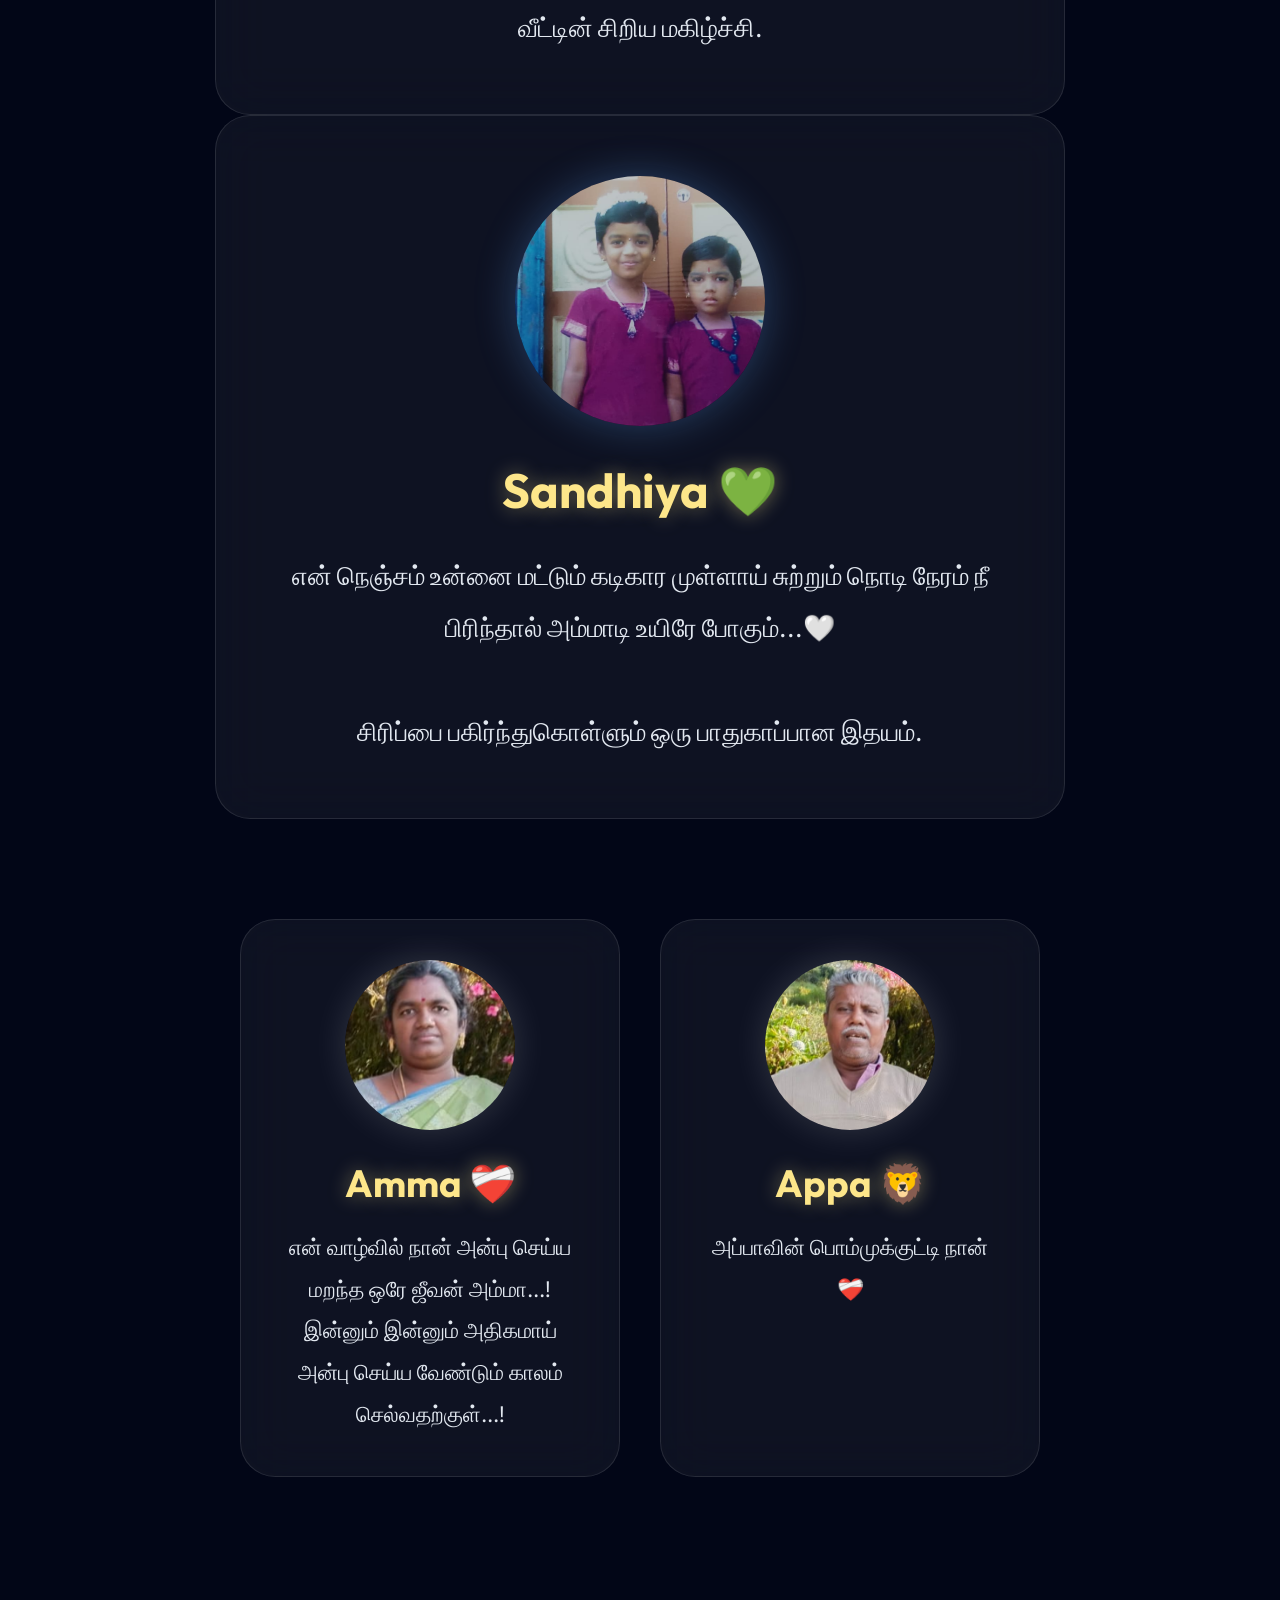
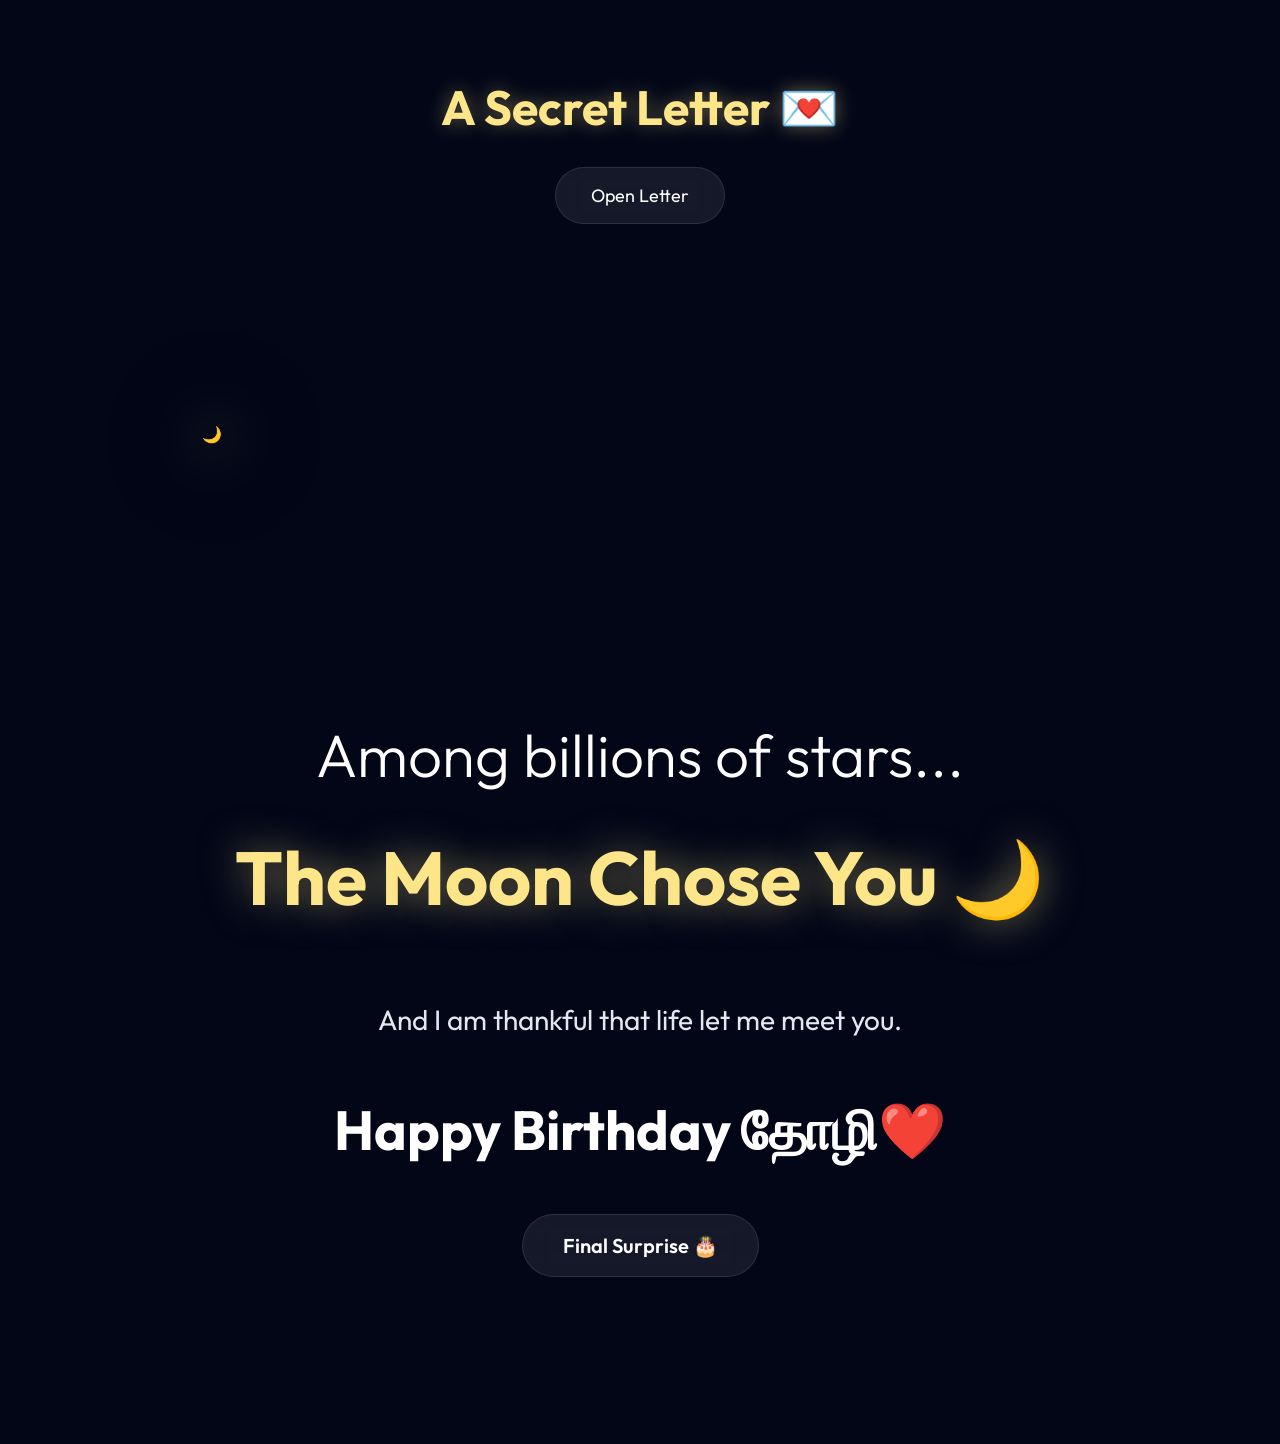
==== commit ed6b22f7: "Final cinematic birthday website completed" ====
--- a/index.html
+++ b/index.html
@@ -38,14 +38,15 @@
         <div class="photo-collage">
 
 
-            <img src="images/fav1.jpeg">
-            <img src="images/v2.jpeg">
-            <img src="images/fav.jpeg">
+
             <img src="images/Nose pin.png">
             <img src="images/gayuuKee.png">
             <img src="images/mku blur.jpeg">
             <img src="images/Abikee.png">
             <img src="images/afrin1.jpeg">
+            <img src="images/fav1.jpeg">
+            <img src="images/v2.jpeg">
+            <img src="images/fav.jpeg">
             <img src="images/appachild.jpeg">
             <img src="images/bluesaree.jpeg">
             <img src="images/car.jpeg">
@@ -103,19 +104,17 @@
 
             <p class="quote">
 
-                சிலர் நம் வாழ்க்கையில் வருவதில்லை...
-
                 <br><br>
 
-                அவர்கள் நம் இருளையே
-
-                நிலவாக மாற்ற வருகிறார்கள்...
+                You are my foreverrr PEACE🤍❕
+
+                நீடு தோறும் இனியர்🙂
 
             </p>
 
             <h1>
 
-                The Moon Chose You 🌙
+                Hppiest Birthday தோழி💛
 
             </h1>
 
@@ -156,7 +155,7 @@
 
                 <span>
 
-                    தோழி🌙❤️
+                    தோழி🌙🩵
 
                 </span>
 
@@ -283,16 +282,23 @@
         </h2>
 
         <p>
-
-            அன்பு பேச தெரியாது...
-
             <br><br>
-
-            ஆனா Boomer
-
-            ஒவ்வொரு நாளும்
-
-            அதை உணர்த்திக்கொண்டே இருக்கிறான்.
+            என் நிழலாலன்...
+            எங்கள் வீட்டின் கடைக்குட்டி...
+            என் கொஞ்சல் மொழி அனைத்திற்கும் சொந்தக்காரன்...
+            ஆறு வயது அழகிய குழந்தை...
+            அறிவின் அற்புதம் நீ...
+
+            என் குழந்தைக்கு நான் பெயர் வைக்கும் வாய்ப்பு பெறுவதற்கு முன்னாலே... உனக்கு பெயர் வைக்கும் பாக்கியம்
+            பெற்றவளானேன்...
+            என்னுடைய என்றுமானவன்...
+
+            என் முகத்திற்காக, என் இருப்பிற்காக, என் வருகைக்காக மட்டுமே காத்திருக்கும் ஒரே ஜீவன்...
+
+            என் ஆயுளின் சரிப்பாதியை உனக்குக் கொடுத்திட எப்பொழுதும் ஆசை...
+            நீ இல்லாமல் வாழத் தெரியாது எங்களுக்கு...
+            உன் அழகிய குரல் கேட்டிட ஆசை...
+            உனக்கு வயது ஆகவே கூடாது என்று பேராசை...
 
             <br><br>
 
@@ -301,14 +307,6 @@
         </p>
 
     </section>
-
-
-
-
-
-
-
-
     <!-- SANDHIYA -->
 
     <section class="sandhiya">
@@ -317,15 +315,17 @@
 
         <h2>
 
-            Sandhiya 🌸
+            Sandhiya 💚
 
         </h2>
 
         <p>
 
-            சகோதரி என்றால்
-
-            இரத்த உறவு மட்டும் இல்லை...
+            என் நெஞ்சம்
+            உன்னை மட்டும்
+            கடிகார முள்ளாய் சுற்றும்
+            நொடி நேரம் நீ பிரிந்தால்
+            அம்மாடி உயிரே போகும்...🤍
 
             <br><br>
 
@@ -353,18 +353,17 @@
 
             <h2>
 
-                Amma ❤️
+                Amma ❤️‍🩹
 
             </h2>
 
             <p>
 
-                அன்பு என்ற வார்த்தைக்கு
-
-                உருவம் இருந்தால்...
-
-                அது நீங்கள்தான்.
-
+                என் வாழ்வில்
+                நான் அன்பு செய்ய மறந்த
+                ஒரே ஜீவன்
+                அம்மா...!
+                இன்னும் இன்னும் அதிகமாய் அன்பு செய்ய வேண்டும் காலம் செல்வதற்குள்...!
             </p>
 
         </div>
@@ -375,15 +374,13 @@
 
             <h2>
 
-                Appa ❤️
+                Appa 🦁
 
             </h2>
 
             <p>
 
-                அமைதியாக நம்மை காக்கும்
-
-                மலை போல இருப்பவர்.
+                அப்பாவின் பொம்முக்குட்டி நான்❤️‍🩹
 
             </p>
 
--- a/style.css
+++ b/style.css
@@ -185,11 +185,6 @@
 
 }
 
-
-
-
-
-
 /* =======================
 
 MOON
@@ -350,10 +345,6 @@
 
 }
 
-
-
-
-
 .quote {
 
     font-size: 26px;
@@ -368,10 +359,6 @@
 
 }
 
-
-
-
-
 .intro h1 {
 
     font-size: 70px;
@@ -388,9 +375,6 @@
 
 }
 
-
-
-
 .intro p {
 
     font-size: 22px;
@@ -401,9 +385,6 @@
 
 }
 
-
-
-
 .intro button {
 
     margin-top: 45px;
@@ -440,9 +421,6 @@
 
 }
 
-
-
-
 .intro button:hover {
 
     transform:
@@ -459,11 +437,6 @@
 
 }
 
-
-
-
-
-
 /* =======================
 
 SCROLLBAR
@@ -492,11 +465,6 @@
 
 }
 
-
-
-
-
-
 /* =======================
 
 MOBILE RESPONSIVE
@@ -621,7 +589,6 @@
 
 }
 
-
 .hero-content {
 
     max-width: 800px;
@@ -644,15 +611,12 @@
 
 }
 
-
-
 .hero h1 {
 
     font-size: clamp(36px, 8vw, 75px);
 
 }
 
-
 .hero span {
 
     color: #fde68a;
@@ -674,10 +638,6 @@
 
 }
 
-
-
-
-
 /* =======================
 
 FRIENDSHIP
@@ -692,7 +652,6 @@
 
 }
 
-
 .friendship p {
 
     padding: 50px;
@@ -717,10 +676,6 @@
 
 }
 
-
-
-
-
 /* =======================
 
 MEMORIES
@@ -799,10 +754,6 @@
 
 }
 
-
-
-
-
 /* =======================
 
 BOOMER
@@ -866,10 +817,6 @@
 
 }
 
-
-
-
-
 /* =======================
 
 SANDHIYA
@@ -900,7 +847,6 @@
 
 }
 
-
 .family-img {
 
     width: 250px;
@@ -919,7 +865,6 @@
 
 }
 
-
 .sandhiya p {
 
     font-size: 26px;
@@ -927,10 +872,6 @@
     line-height: 2;
 
 }
-
-
-
-
 
 /* =======================
 
@@ -1738,8 +1679,6 @@
 
 }
 
-
-
 .photo-collage {
 
     position: absolute;
@@ -1768,8 +1707,6 @@
 
 }
 
-
-
 .photo-collage img {
 
     width: 100%;
@@ -1832,9 +1769,6 @@
 
 }
 
-
-
-
 /* MOON */
 
 .moon {
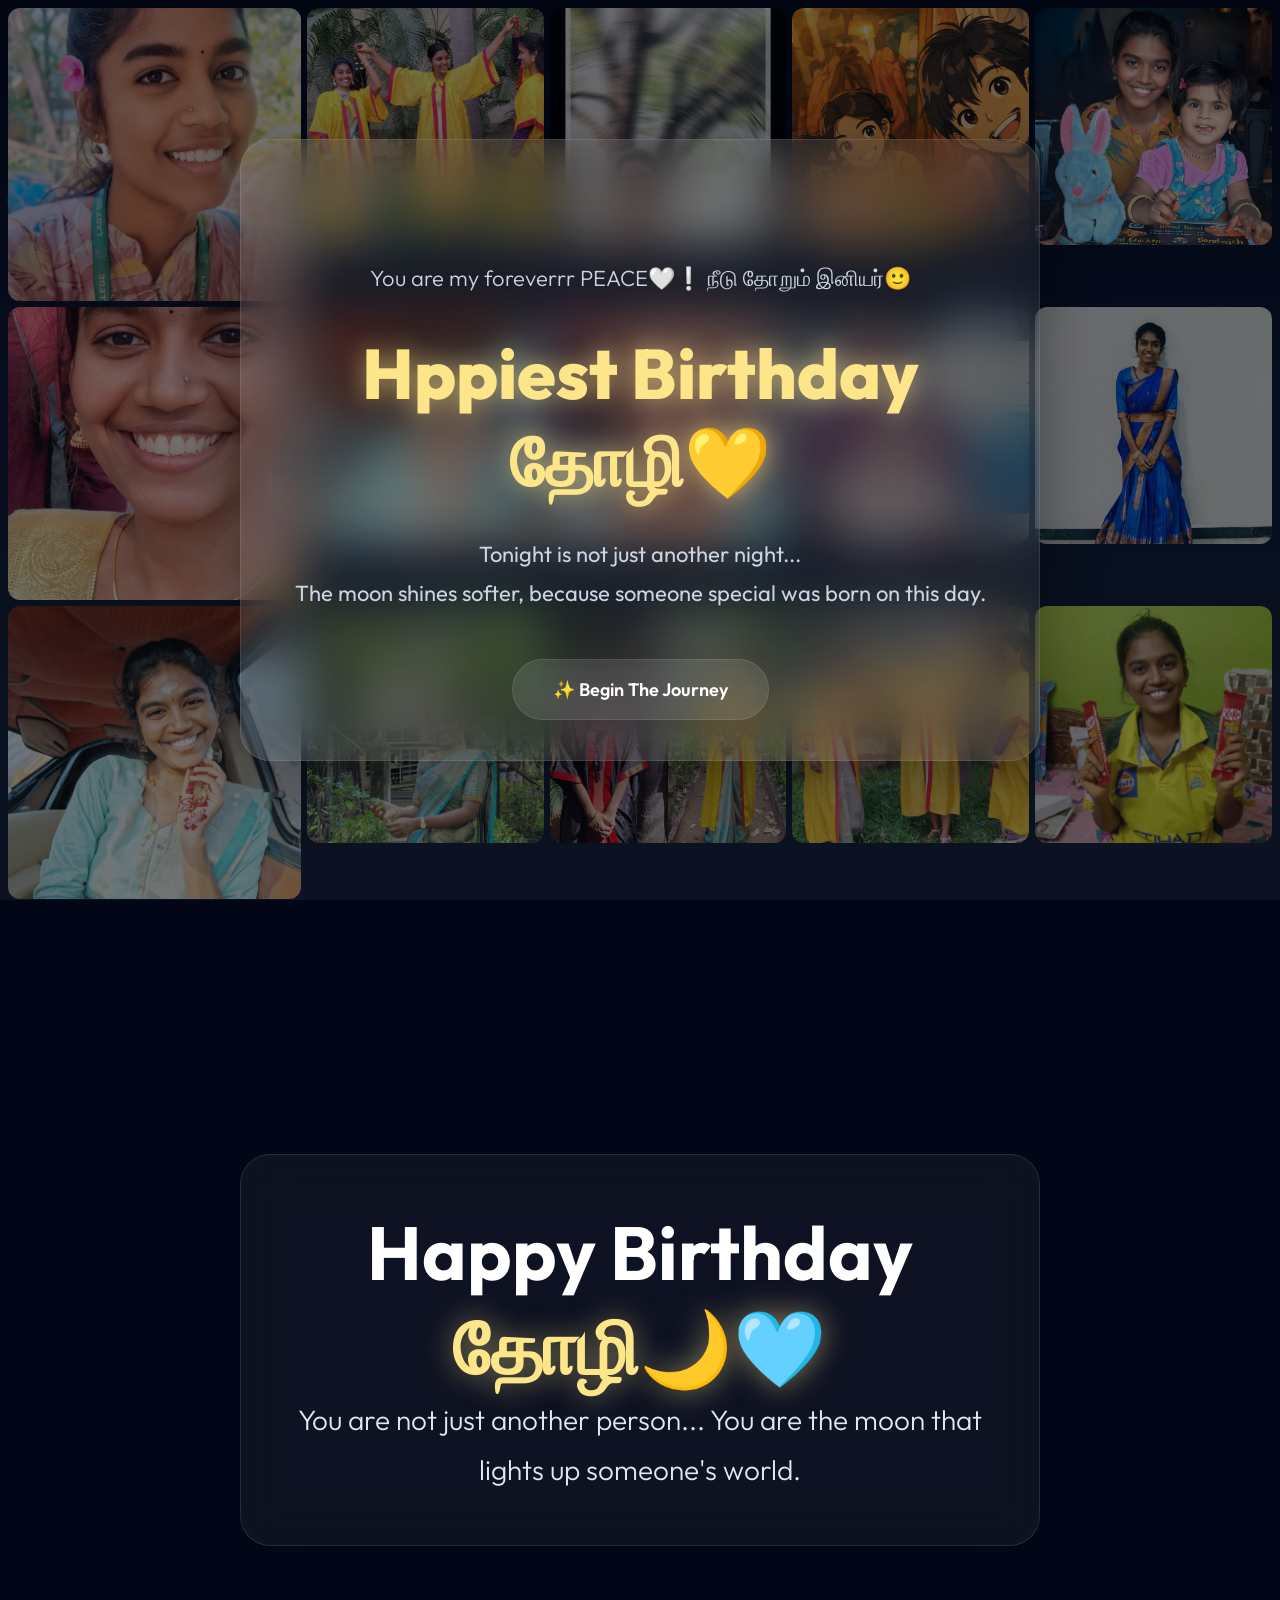
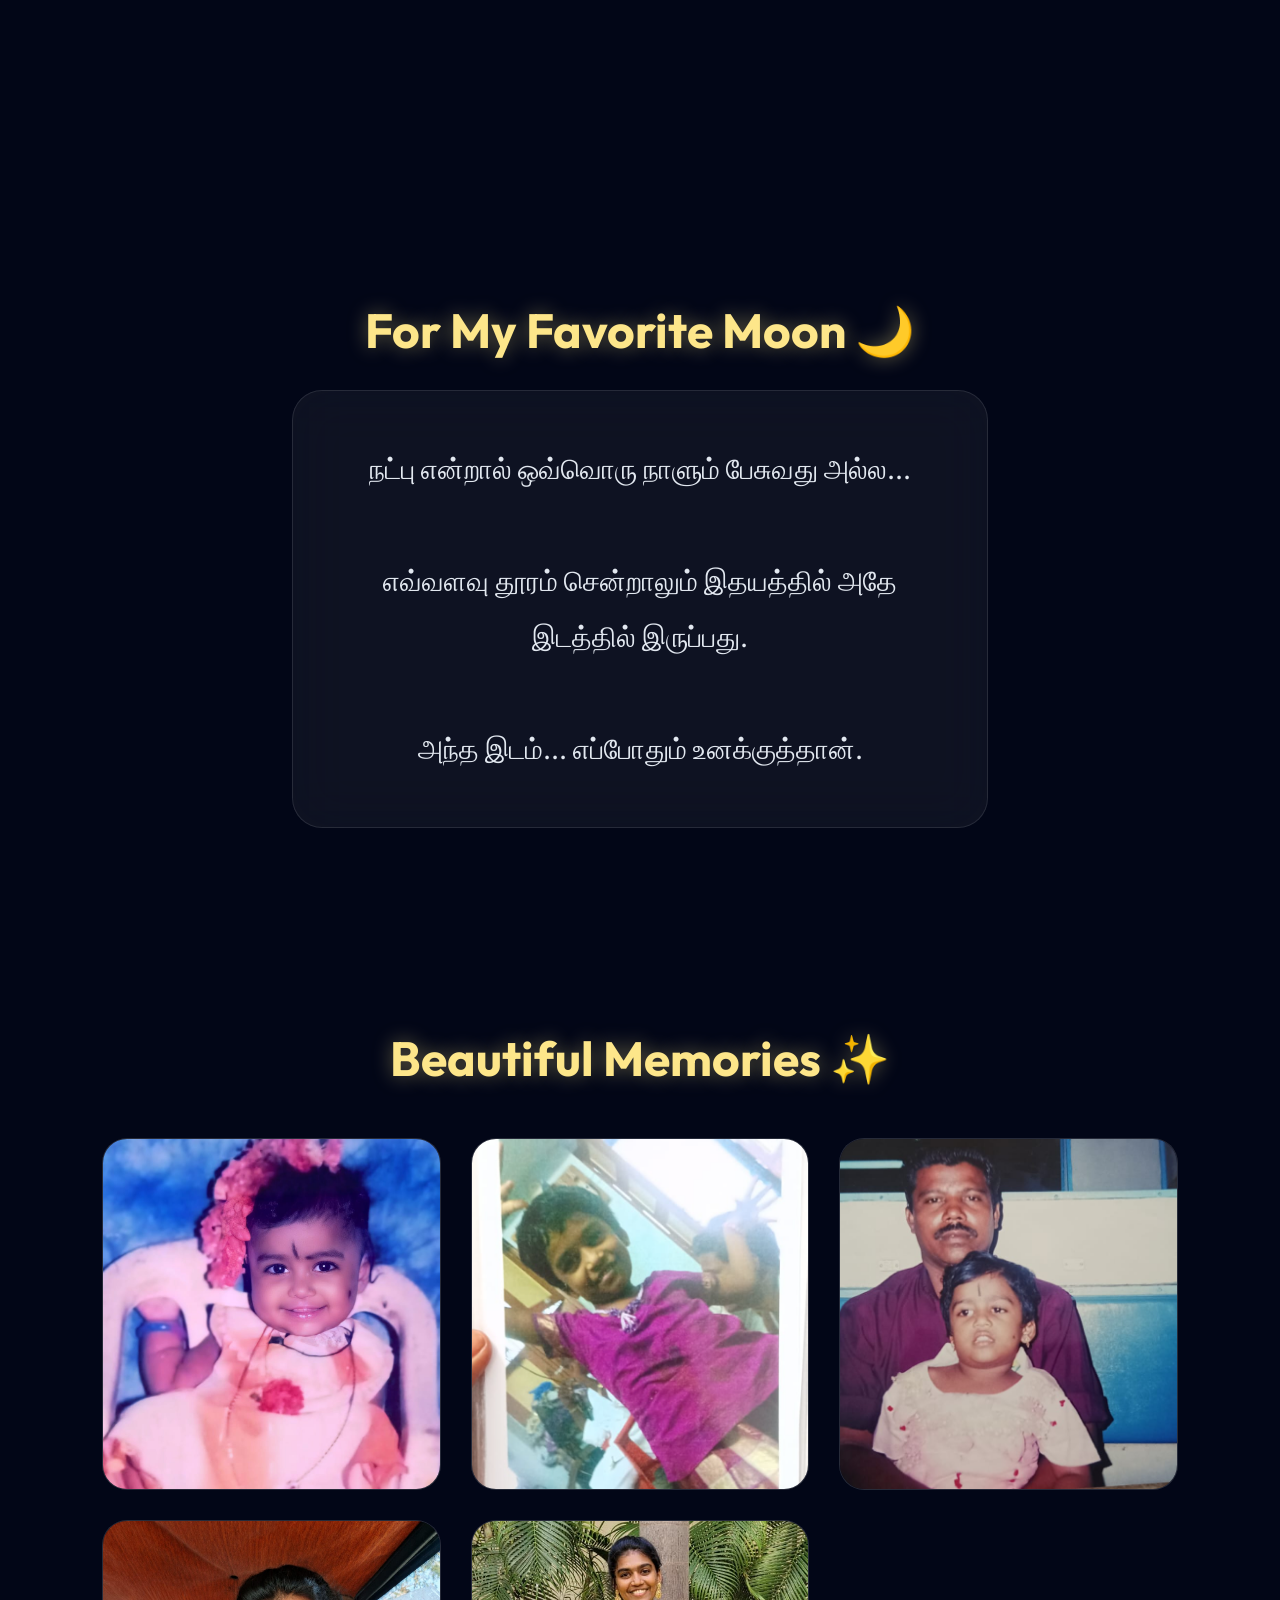
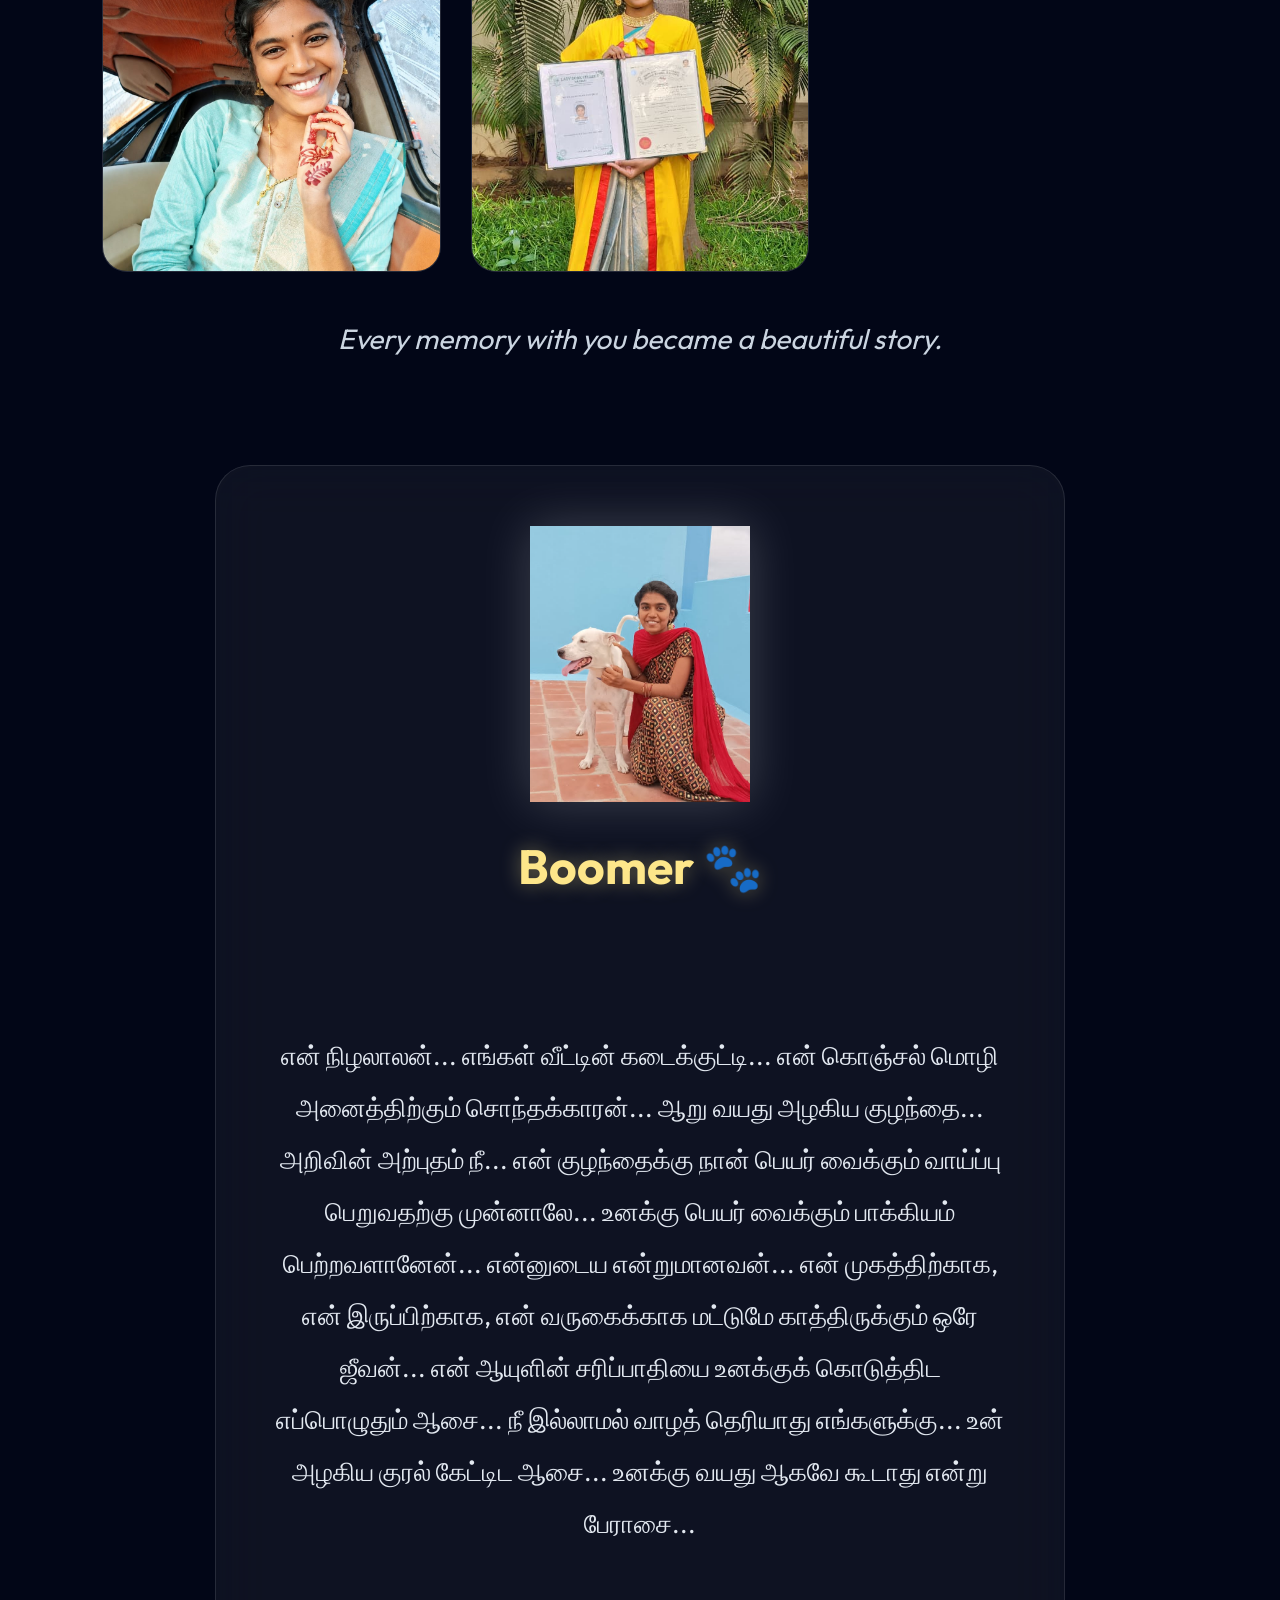
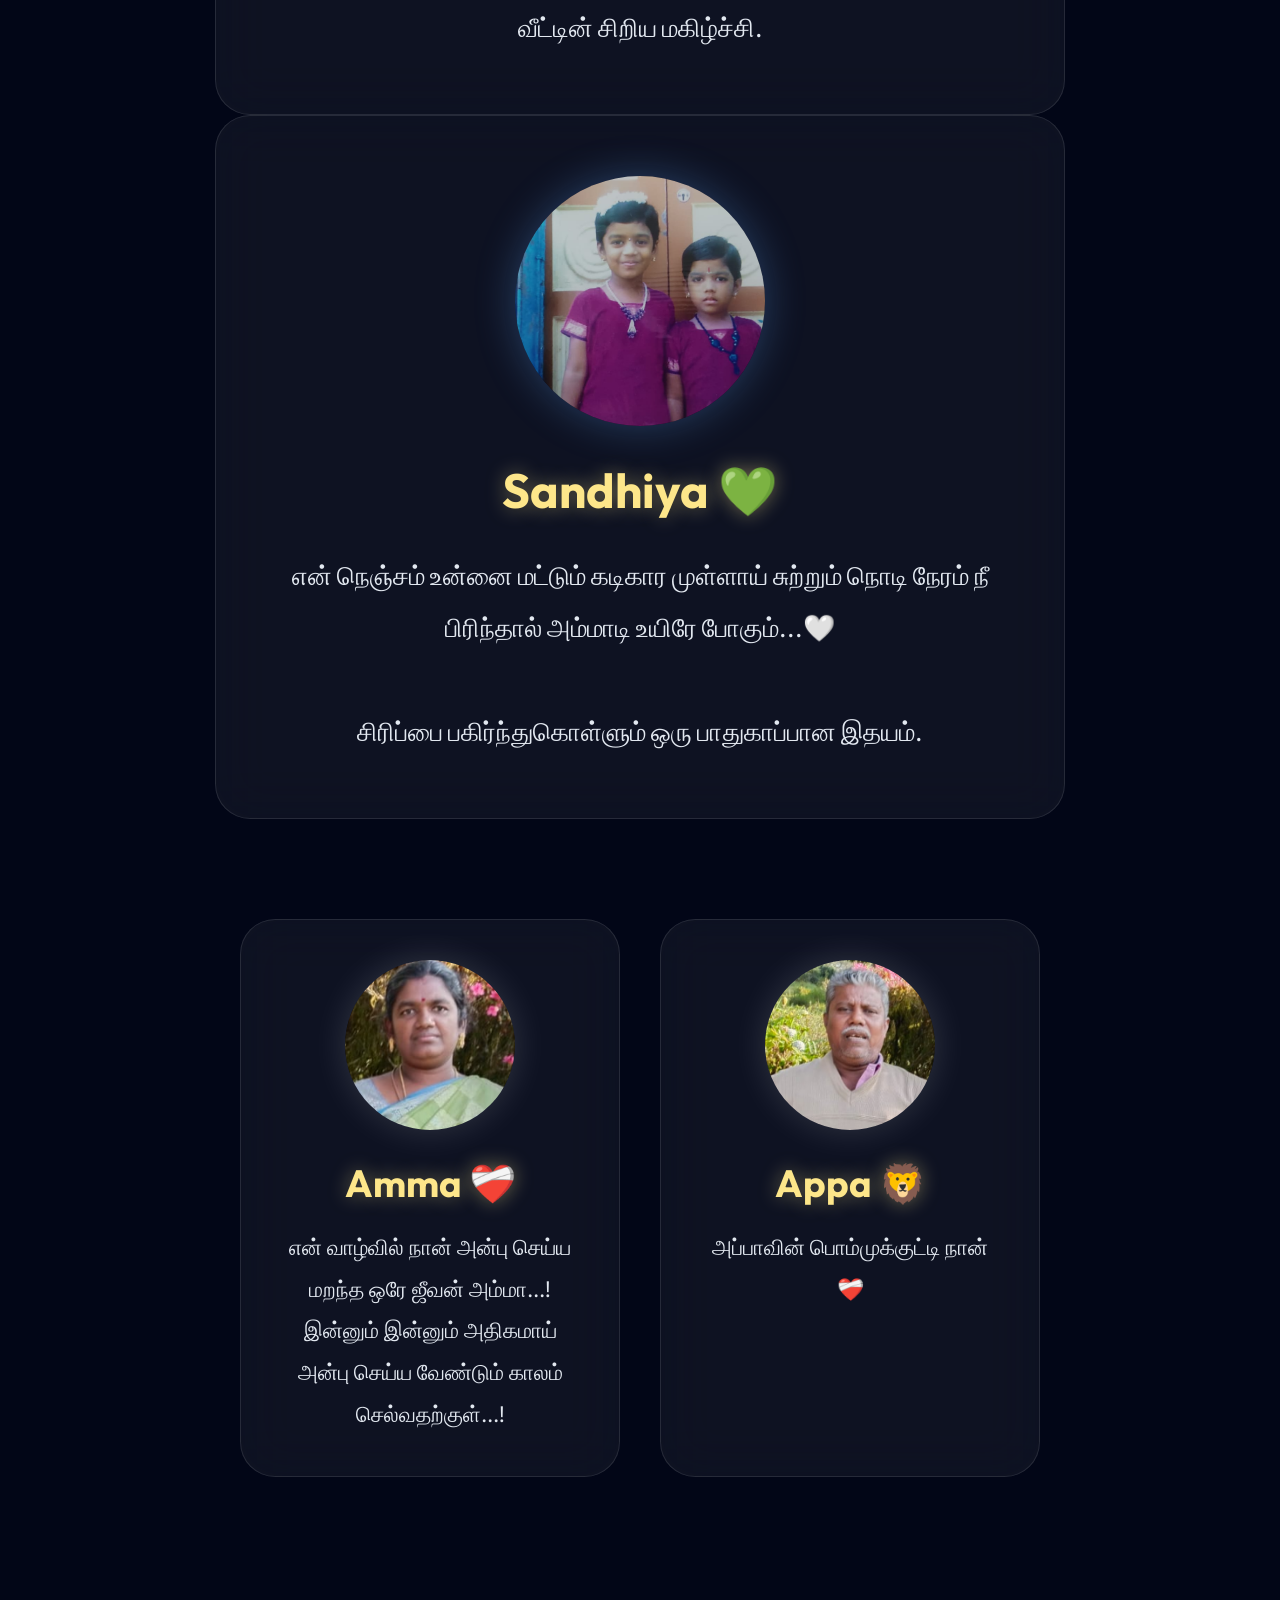
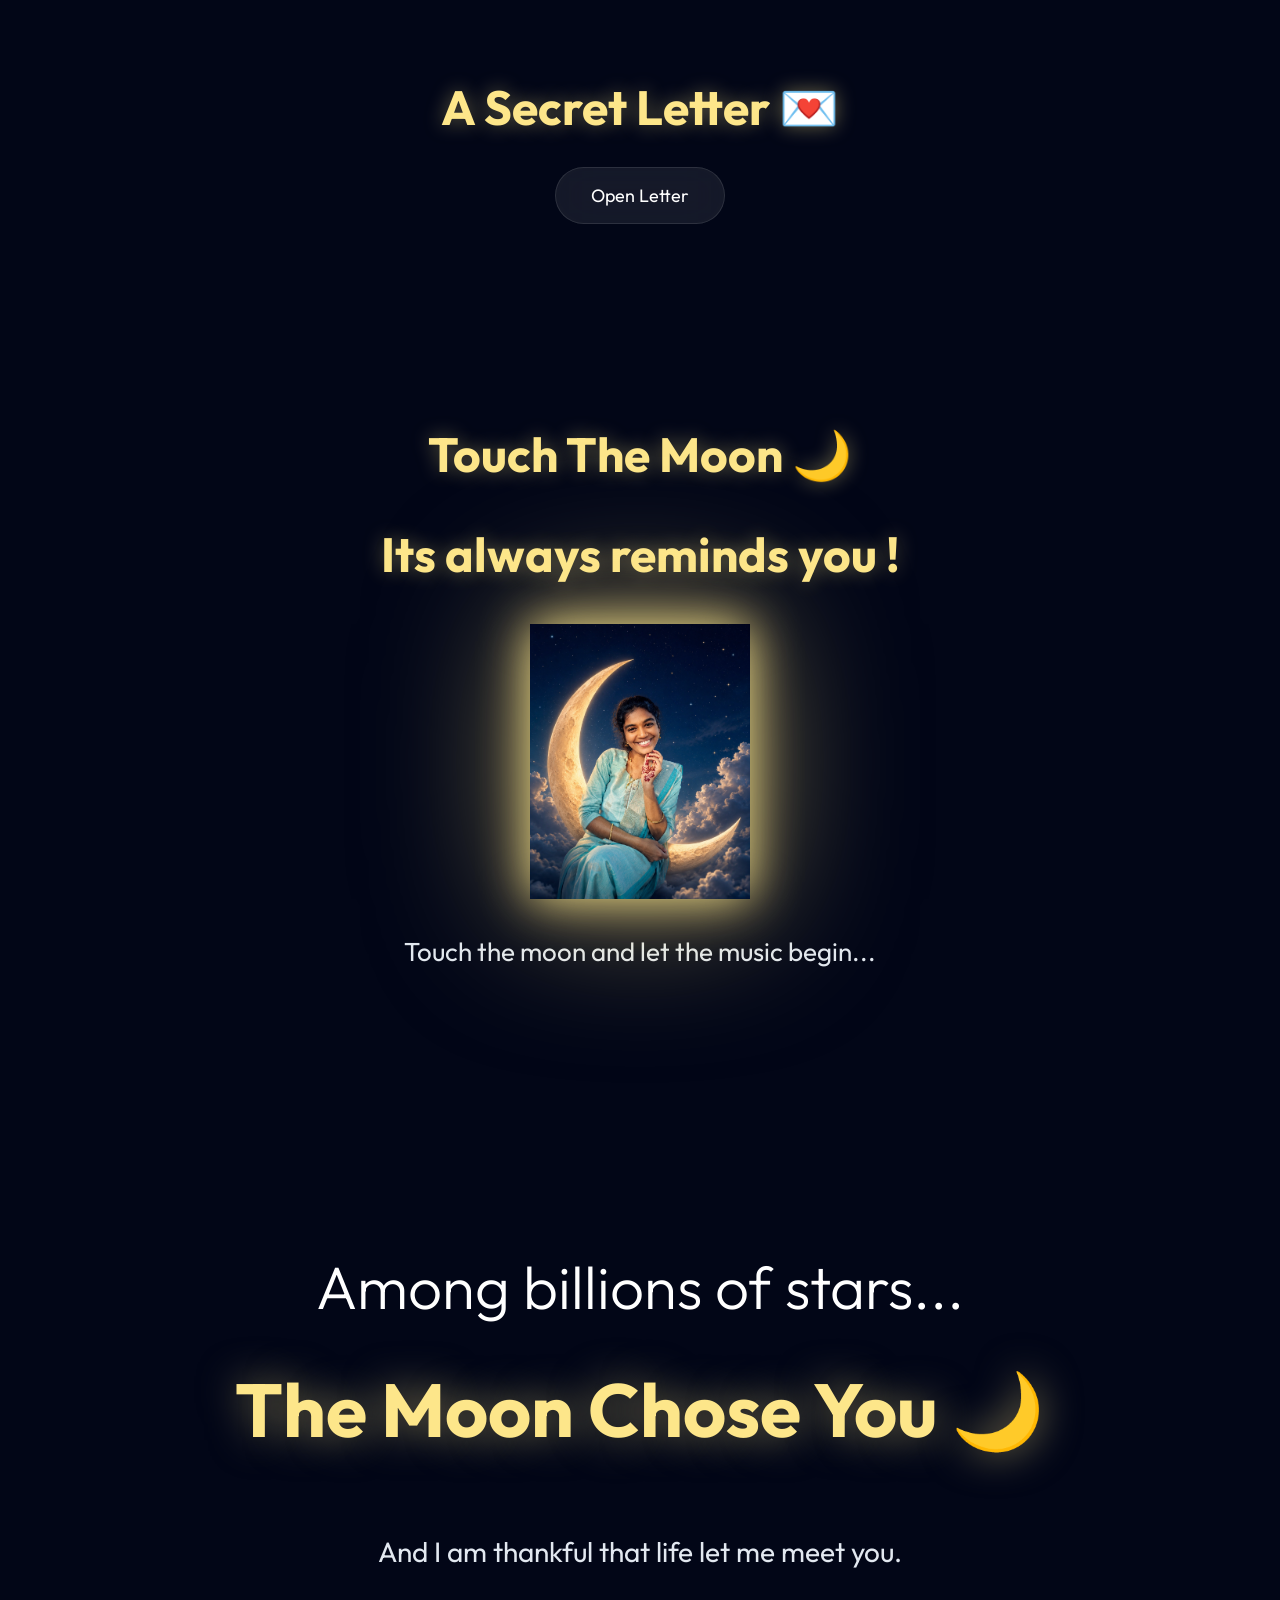
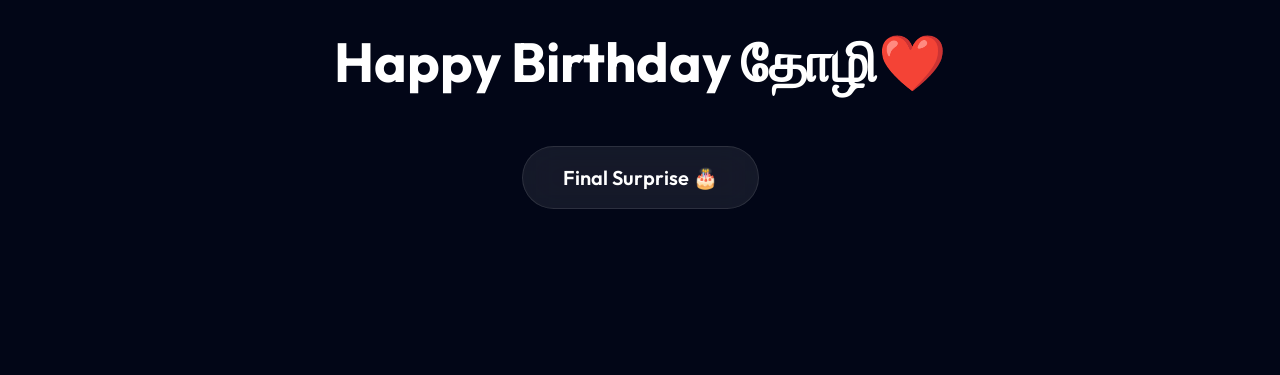
==== commit 0a68e014: "Updated birthday website" ====
--- a/index.html
+++ b/index.html
@@ -338,11 +338,6 @@
     </section>
 
 
-
-
-
-
-
     <!-- PARENTS -->
 
     <section class="parents">
@@ -447,21 +442,21 @@
             </p>
 
         </div>
-
     </section>
     <section class="music">
 
-        <div class="music-moon" id="musicMoon">
-
-            🌙
-
-        </div>
+        <h2>Touch The Moon 🌙</h2>
+
+        <h2>Its always reminds you !</h2>
+
+        <img src="images/KeerthanaMoon.png" class="music-moon" id="musicMoon" alt="Moon">
+
+        <p>
+            Touch the moon and let the music begin...
+        </p>
 
         <audio id="song">
-
-            <source src="Audio/vidssave.com Imai Moodum Tharunangalil❣Whatsapp Status Tamil🌟#albumsong 48KBPS.mp3"
-                type="audio/mpeg">
-
+            <source src="Audio/29.mp3" type="audio/mpeg">
         </audio>
 
     </section>
--- a/style.css
+++ b/style.css
@@ -1769,6 +1769,20 @@
 
 }
 
+.music-moon {
+
+    width: min(55vw, 220px);
+
+    cursor: pointer;
+
+    transition: .5s;
+
+    display: block;
+
+    margin: 30px auto;
+
+}
+
 /* MOON */
 
 .moon {
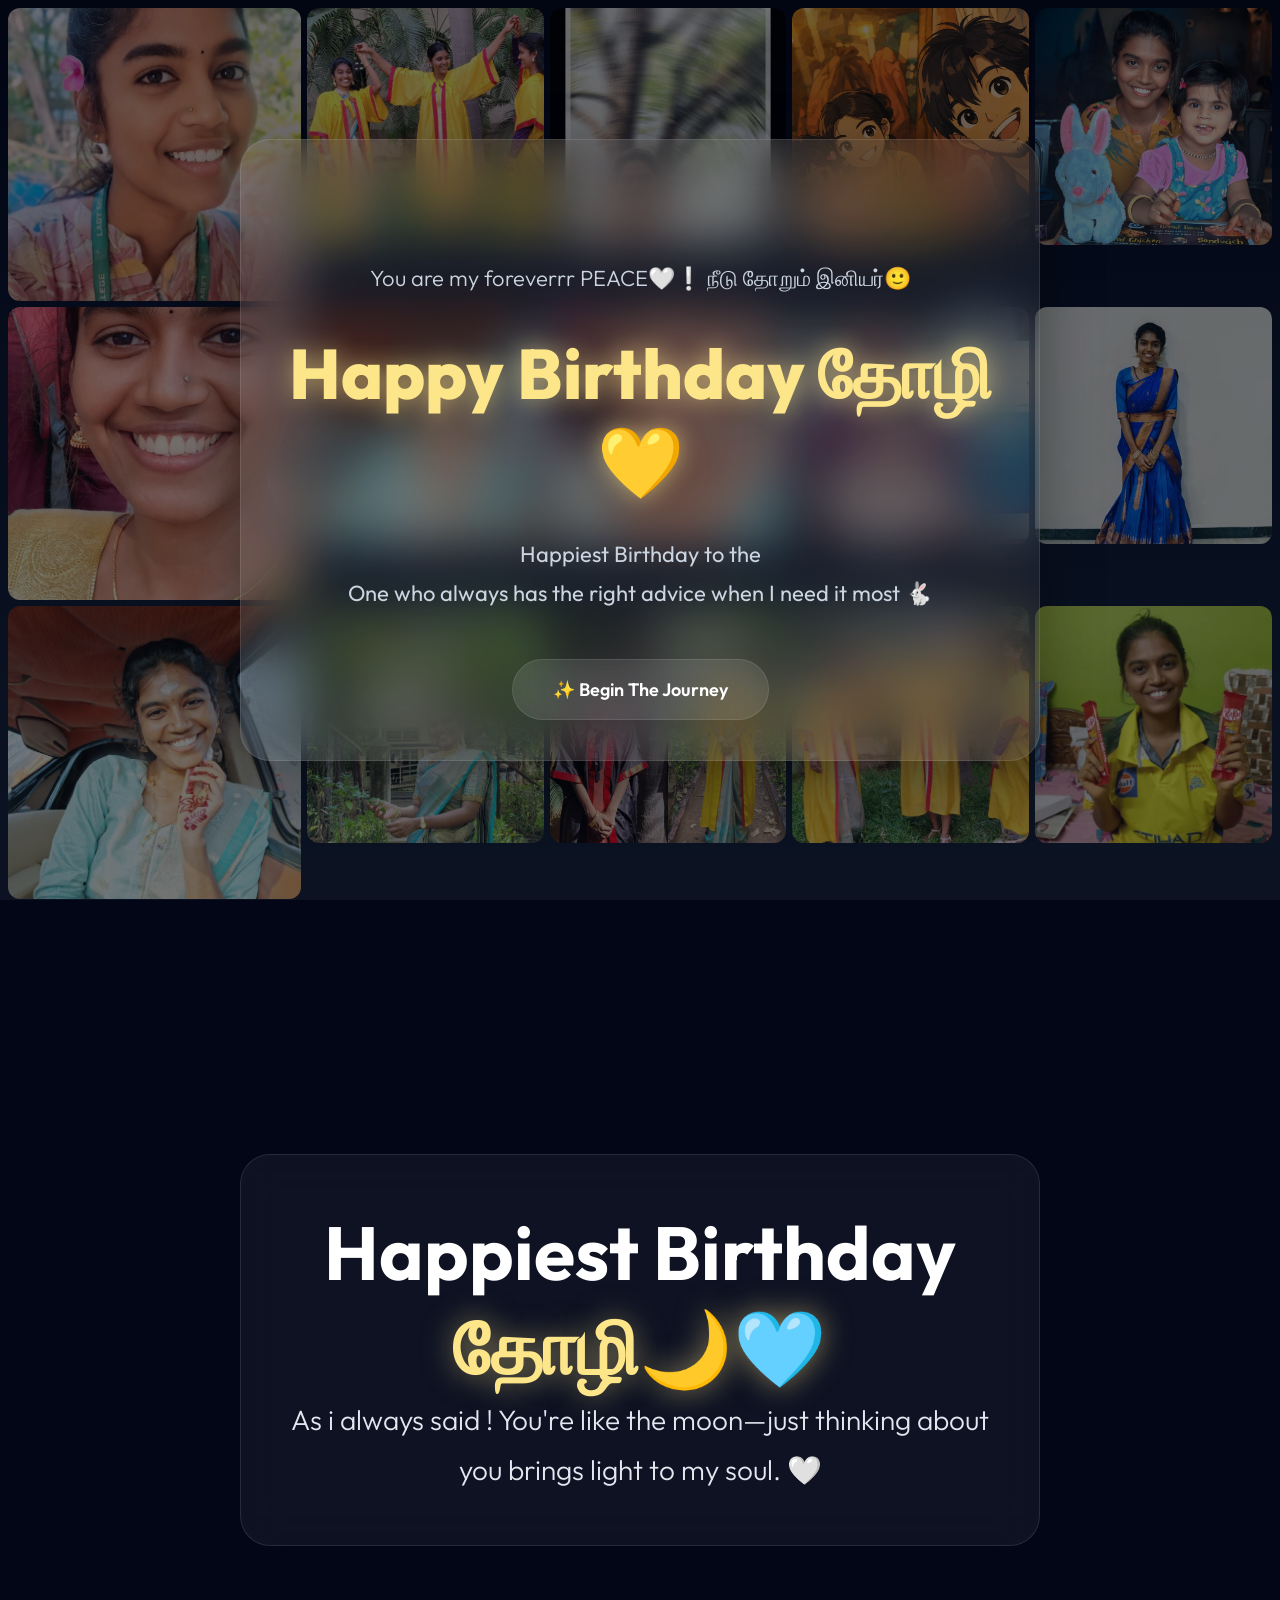
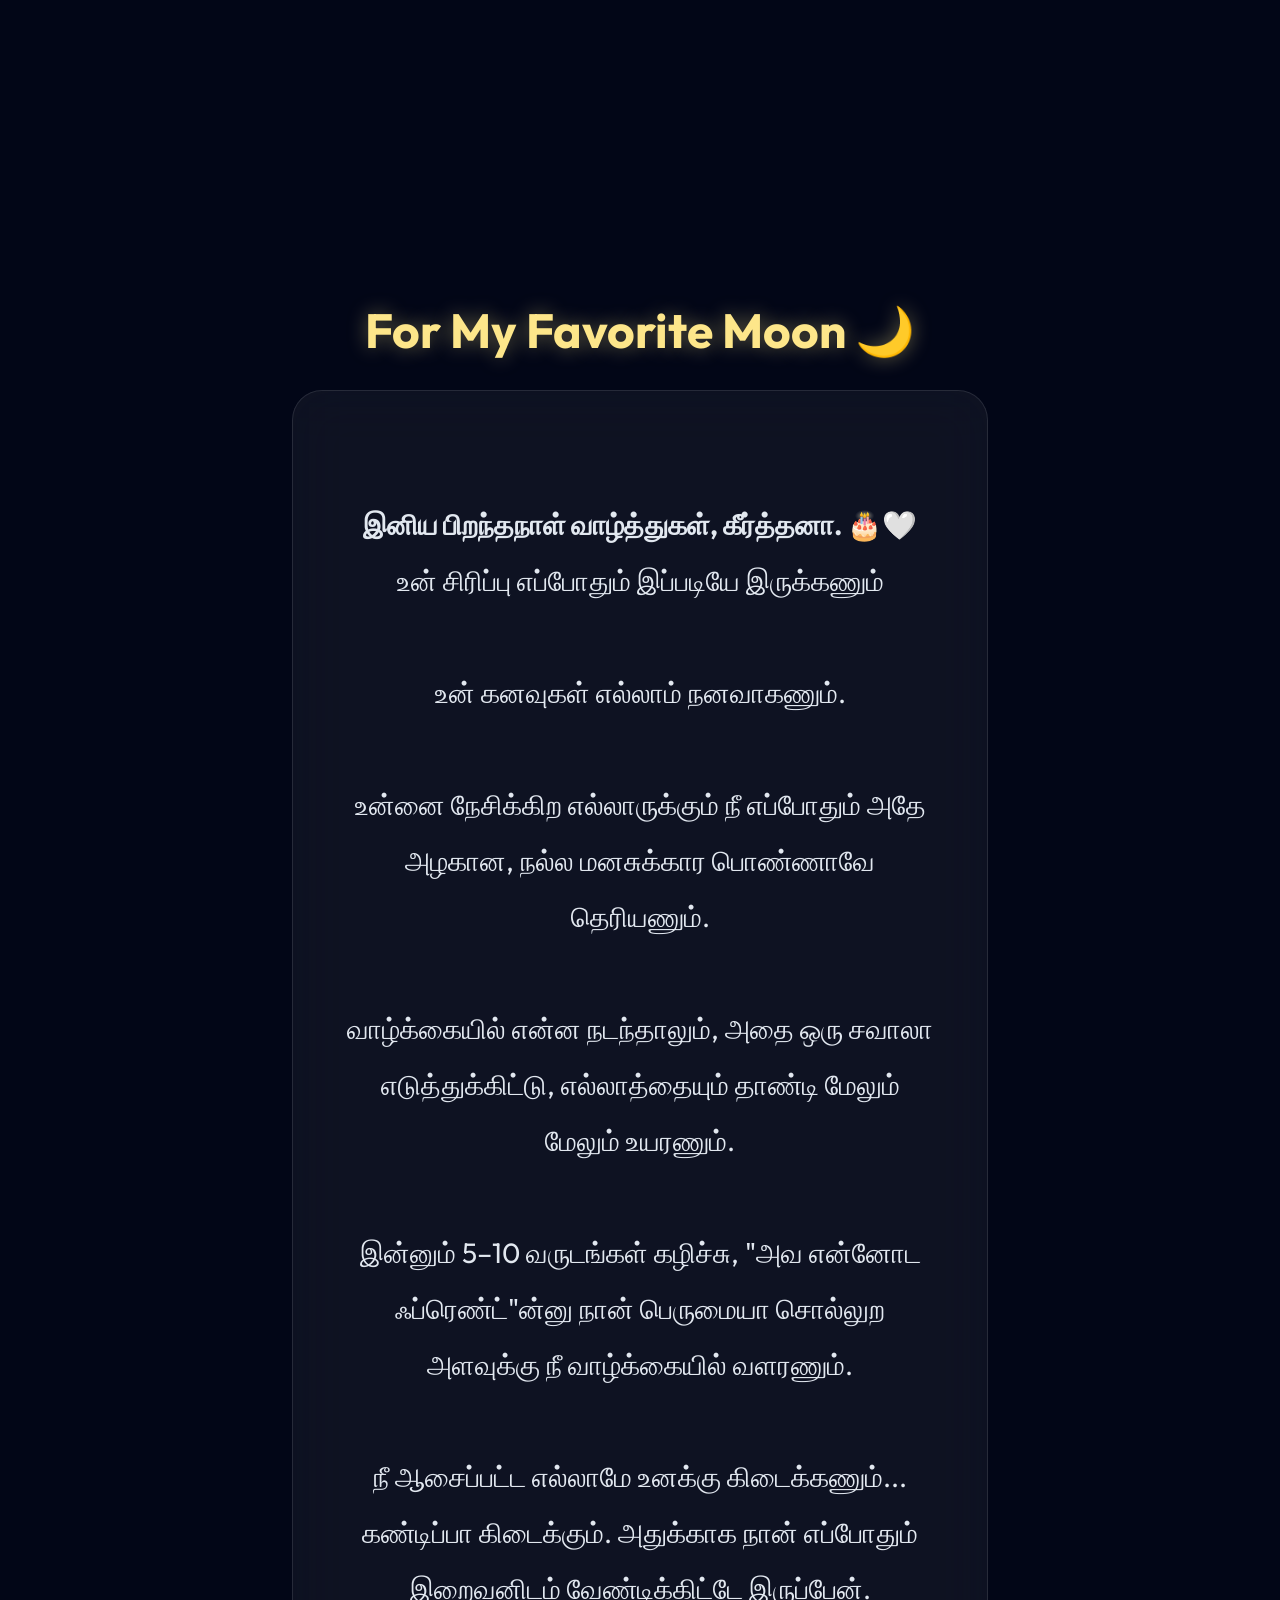
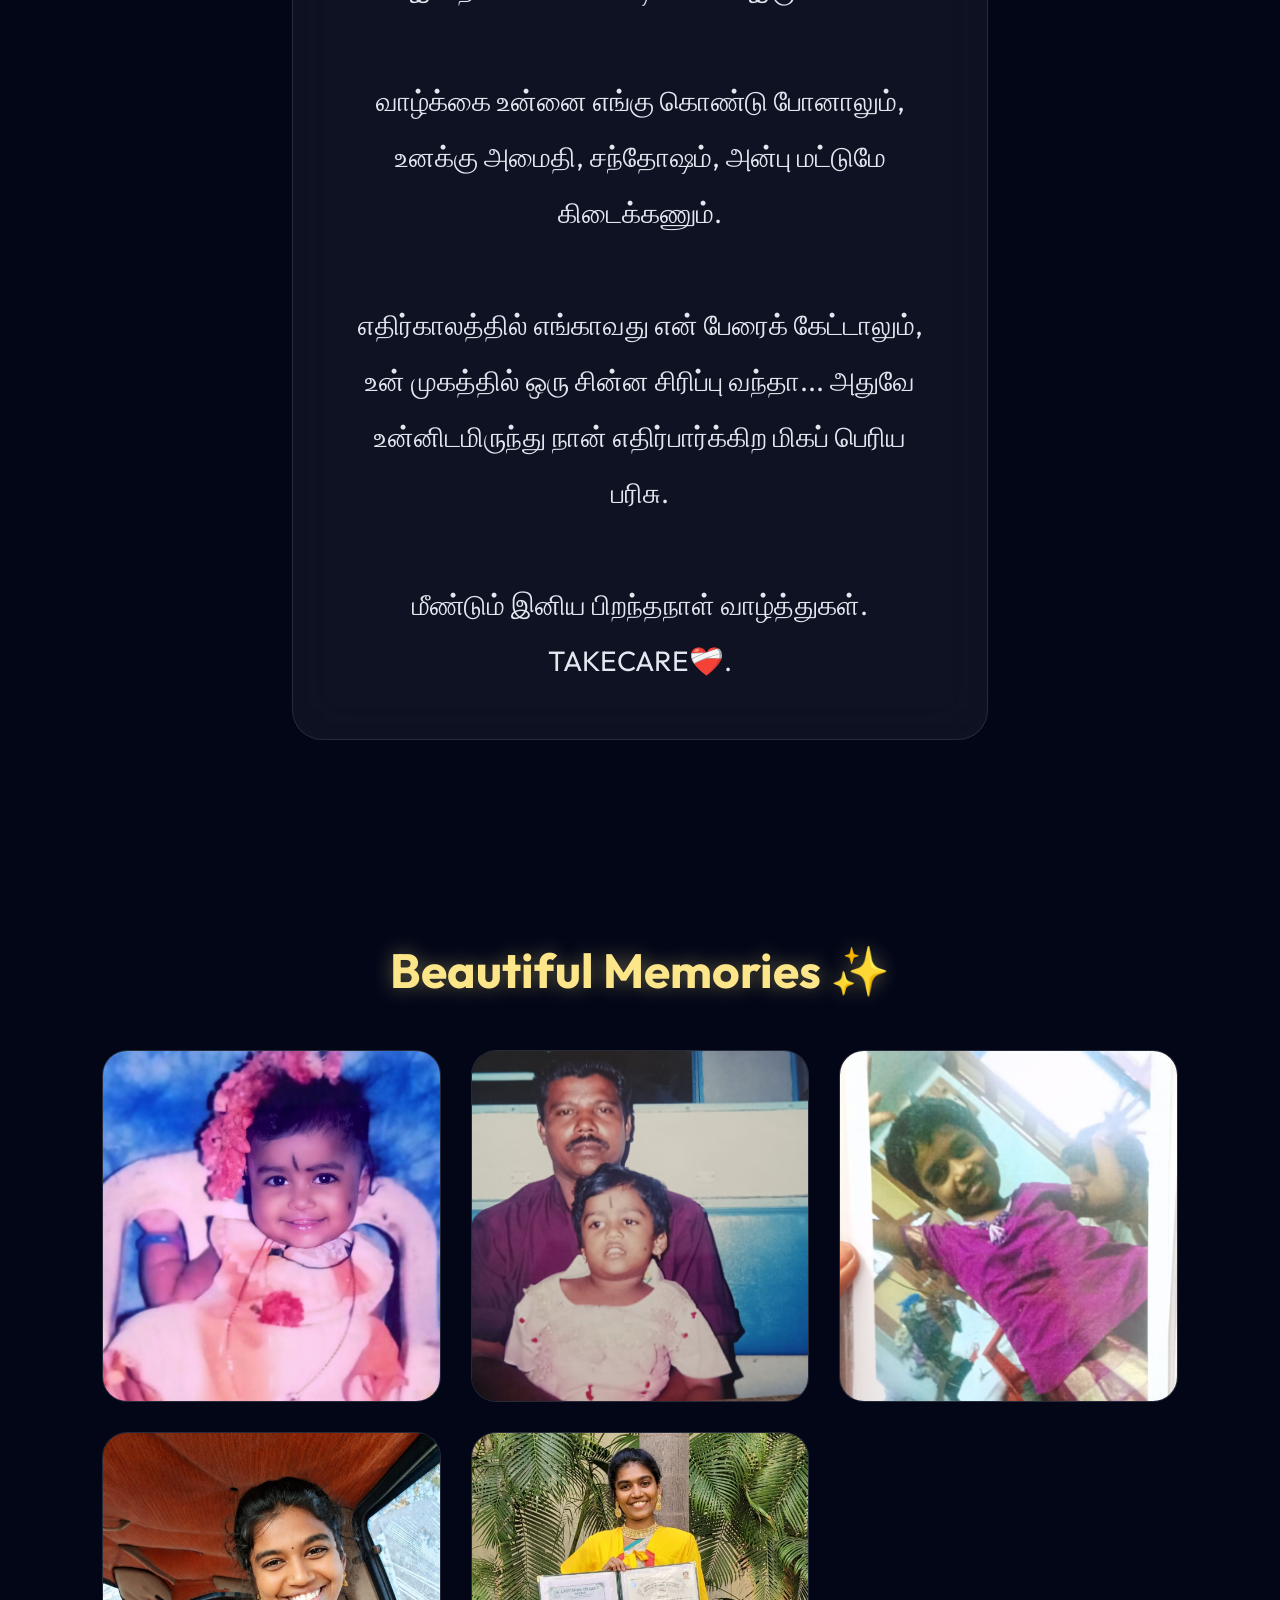
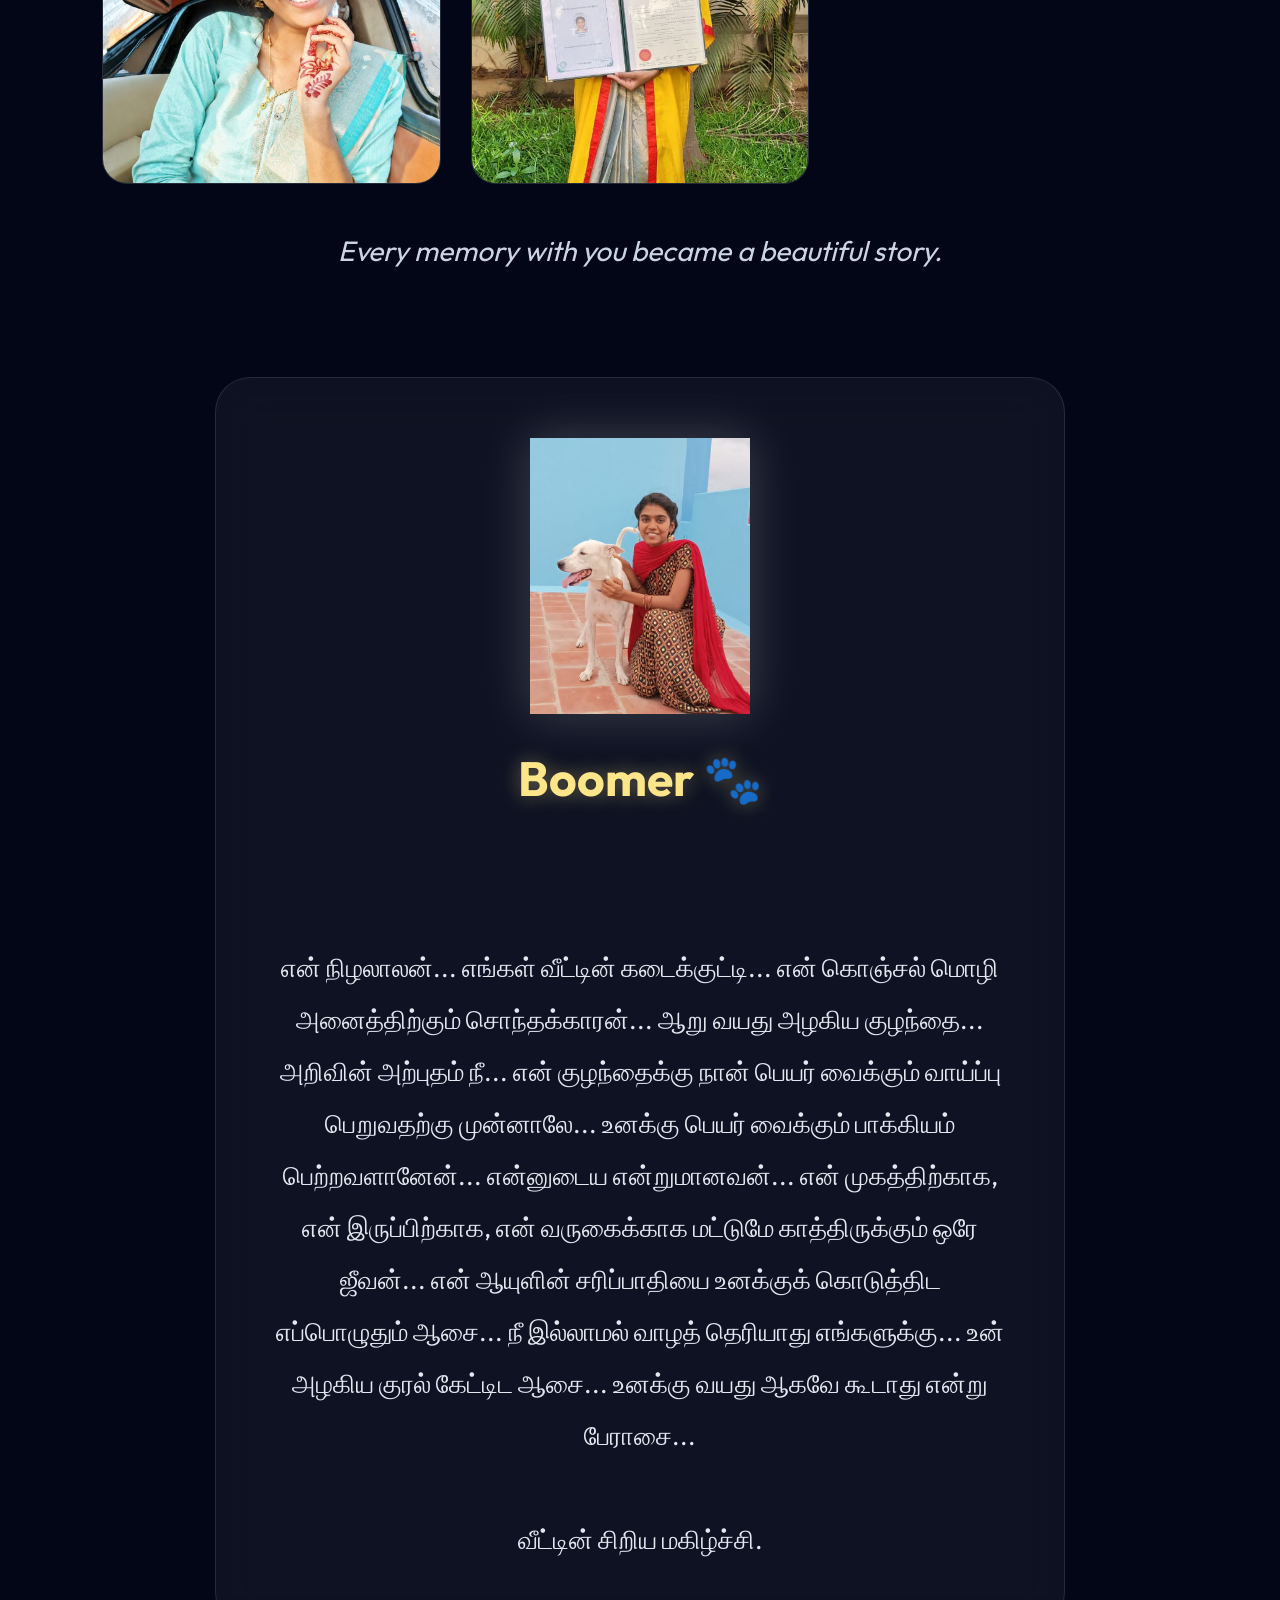
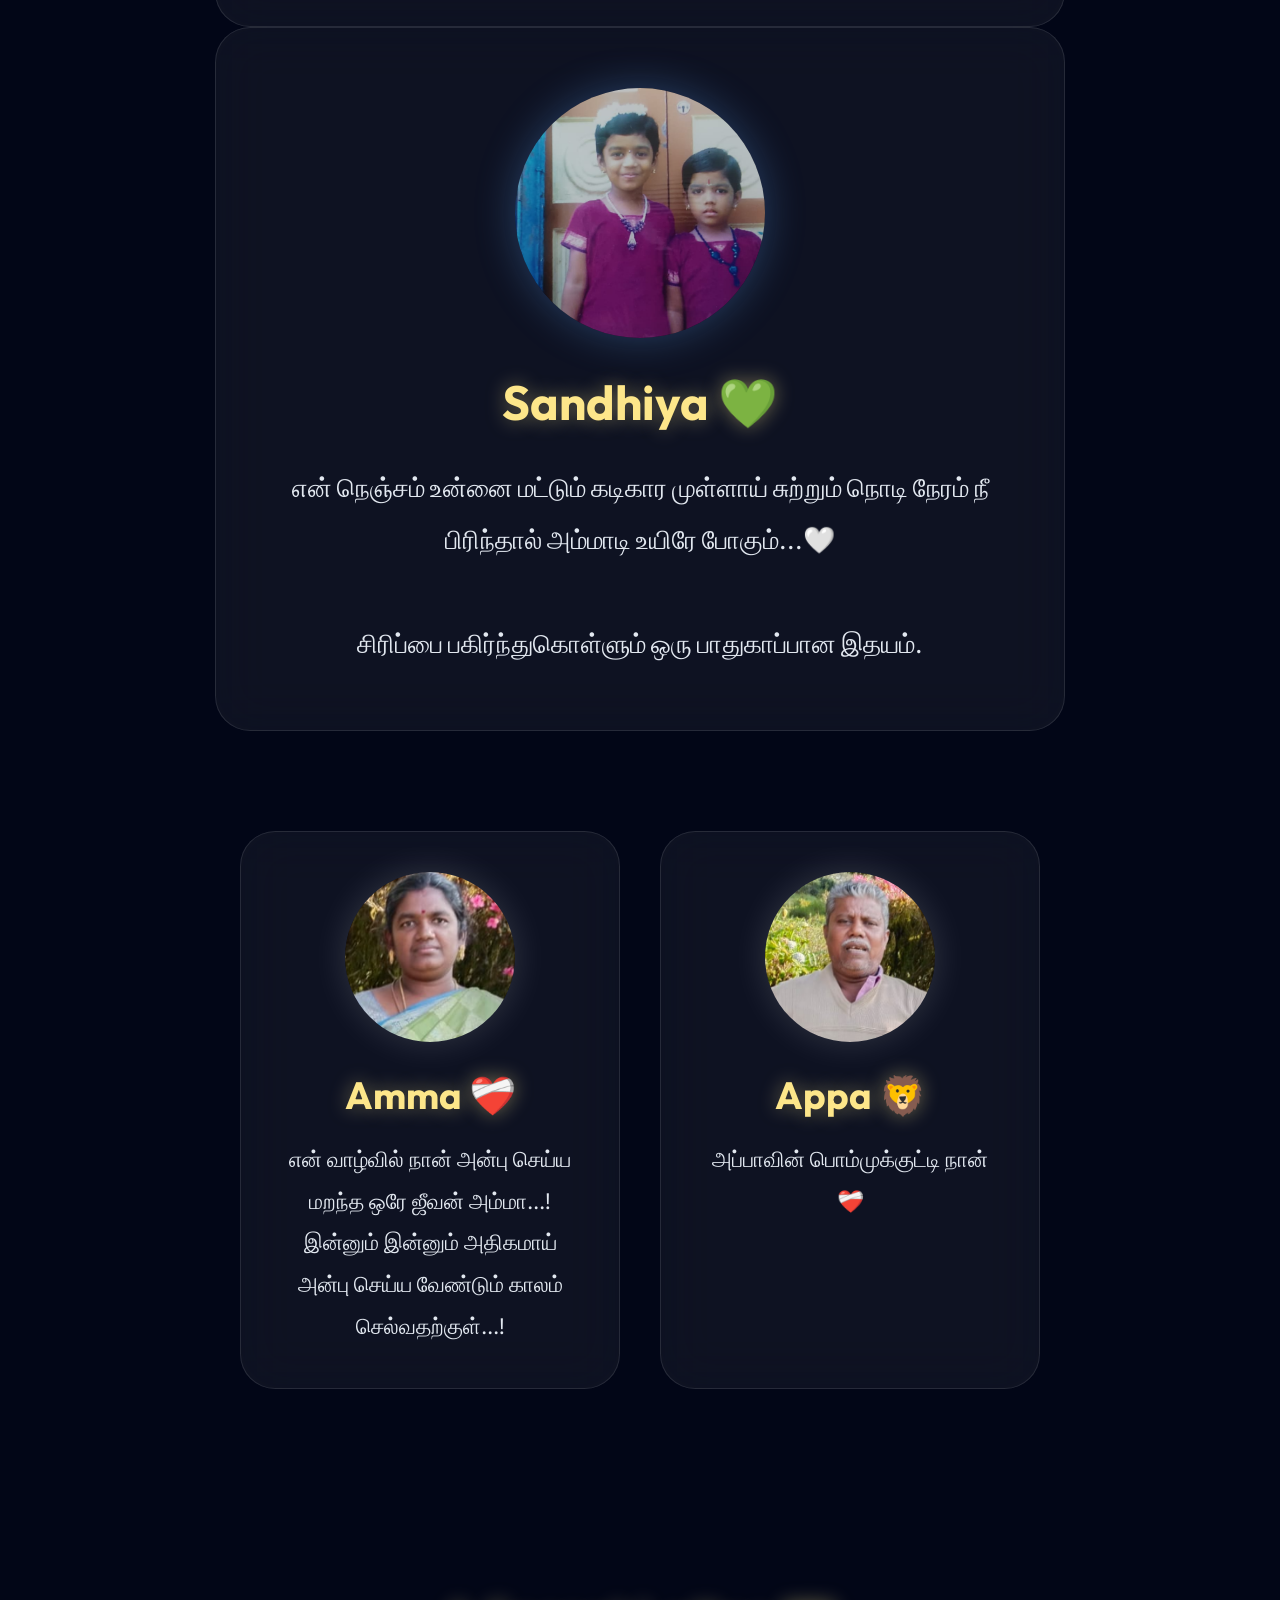
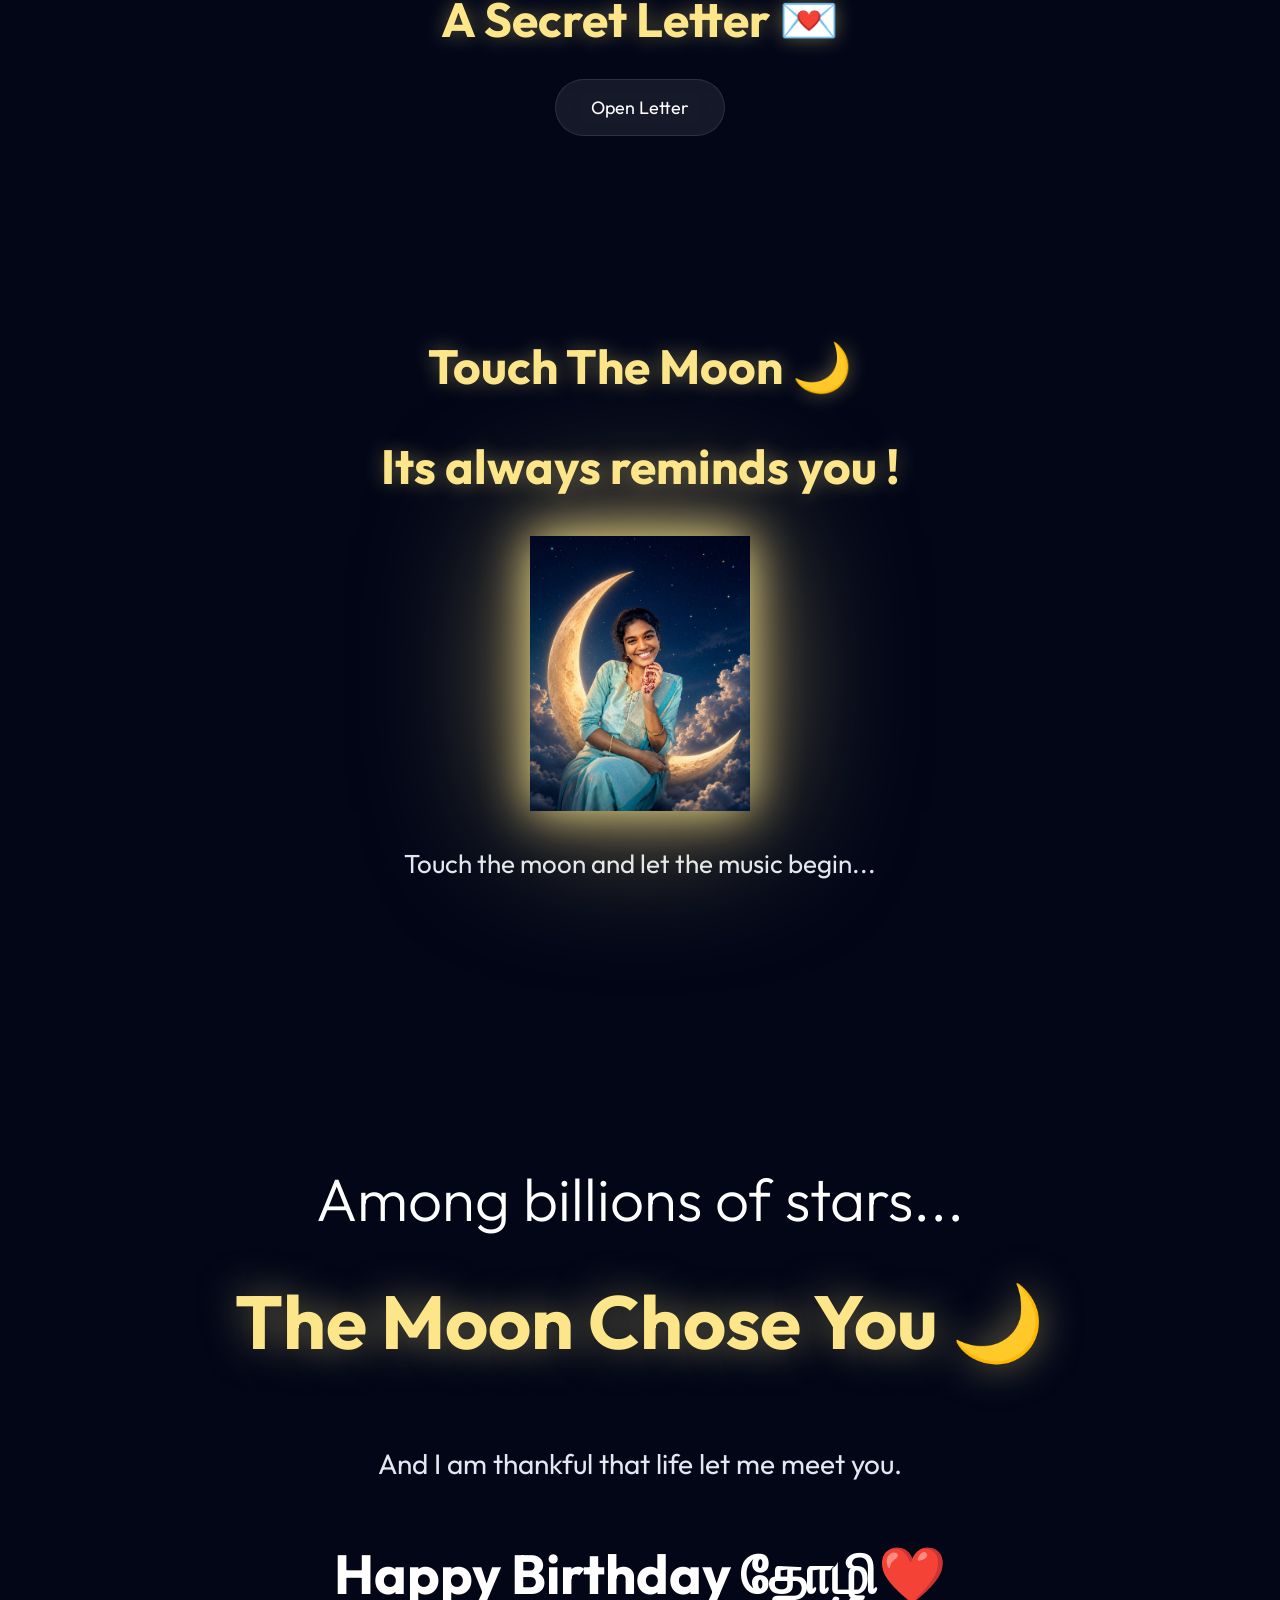
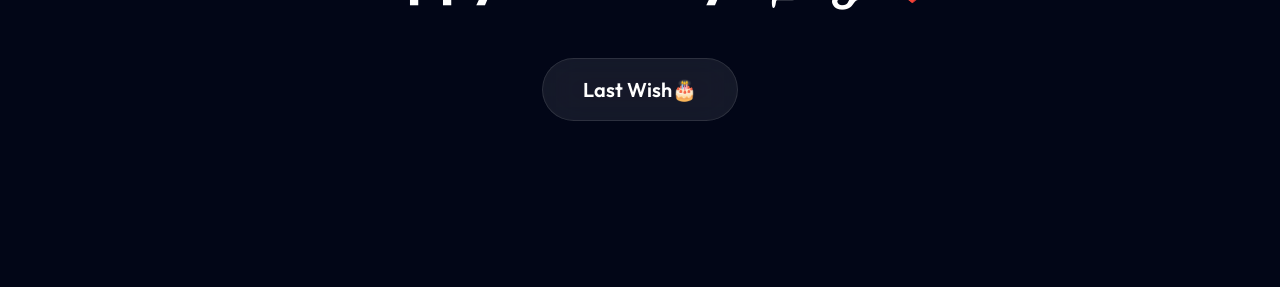
==== commit e5531011: "Updated Moon Cinematic Birthday Website" ====
--- a/index.html
+++ b/index.html
@@ -114,21 +114,18 @@
 
             <h1>
 
-                Hppiest Birthday தோழி💛
+                Happy Birthday தோழி💛
 
             </h1>
 
             <p>
 
-                Tonight is not just another night...
+                Happiest Birthday to the
 
                 <br>
 
-                The moon shines softer,
-
-                because someone special
-
-                was born on this day.
+                One who always has the right advice
+                when I need it most 🐇
 
             </p>
 
@@ -149,7 +146,7 @@
 
             <h1>
 
-                Happy Birthday
+                Happiest Birthday
 
                 <br>
 
@@ -162,26 +159,15 @@
             </h1>
 
             <p>
-
-                You are not just another person...
-
-                You are the moon
-
-                that lights up
-
-                someone's world.
-
-            </p>
-
-        </div>
-
-    </section>
-
-
-
-
-
-
+                As i always said !
+
+                You're like the moon—just thinking about you brings light to my soul. 🤍
+
+            </p>
+
+        </div>
+
+    </section>
 
     <!-- FRIENDSHIP -->
 
@@ -195,21 +181,28 @@
 
         <p>
 
-            நட்பு என்றால்
-
-            ஒவ்வொரு நாளும் பேசுவது அல்ல...
-
-            <br><br>
-
-            எவ்வளவு தூரம் சென்றாலும்
-
-            இதயத்தில் அதே இடத்தில் இருப்பது.
-
-            <br><br>
-
-            அந்த இடம்...
-
-            எப்போதும் உனக்குத்தான்.
+            <b><br>இனிய பிறந்தநாள் வாழ்த்துகள், கீர்த்தனா. 🎂🤍</b>
+
+
+            <br>உன் சிரிப்பு எப்போதும் இப்படியே இருக்கணும்</br>
+            <br>உன் கனவுகள் எல்லாம் நனவாகணும்.</br>
+            <br> உன்னை நேசிக்கிற எல்லாருக்கும் நீ எப்போதும் அதே அழகான, நல்ல மனசுக்கார பொண்ணாவே தெரியணும்.</br>
+
+            <br>வாழ்க்கையில் என்ன நடந்தாலும், அதை ஒரு சவாலா எடுத்துக்கிட்டு, எல்லாத்தையும் தாண்டி மேலும் மேலும்
+            உயரணும்.</br>
+
+            <br>இன்னும் 5–10 வருடங்கள் கழிச்சு, "அவ என்னோட ஃப்ரெண்ட்"ன்னு நான் பெருமையா சொல்லுற அளவுக்கு நீ வாழ்க்கையில்
+            வளரணும்.</br>
+
+            <br> நீ ஆசைப்பட்ட எல்லாமே உனக்கு கிடைக்கணும்... கண்டிப்பா கிடைக்கும்.
+            அதுக்காக நான் எப்போதும் இறைவனிடம் வேண்டிக்கிட்டே இருப்பேன்.</br>
+
+            <br>வாழ்க்கை உன்னை எங்கு கொண்டு போனாலும், உனக்கு அமைதி, சந்தோஷம், அன்பு மட்டுமே கிடைக்கணும்.</br>
+
+            <br> எதிர்காலத்தில் எங்காவது என் பேரைக் கேட்டாலும், உன் முகத்தில் ஒரு சின்ன சிரிப்பு வந்தா... அதுவே
+            உன்னிடமிருந்து நான் எதிர்பார்க்கிற மிகப் பெரிய பரிசு.</br>
+
+            <br> மீண்டும் இனிய பிறந்தநாள் வாழ்த்துகள். TAKECARE❤️‍🩹.</br>
 
         </p>
 
@@ -234,13 +227,14 @@
 
             <div class="photo">
 
+                <img src="images/appachild.jpeg">
+
+
+            </div>
+
+            <div class="photo">
+
                 <img src="images/Kee1.png">
-
-            </div>
-
-            <div class="photo">
-
-                <img src="images/appachild.jpeg">
 
             </div>
 
@@ -449,6 +443,7 @@
 
         <h2>Its always reminds you !</h2>
 
+
         <img src="images/KeerthanaMoon.png" class="music-moon" id="musicMoon" alt="Moon">
 
         <p>
@@ -456,7 +451,7 @@
         </p>
 
         <audio id="song">
-            <source src="Audio/29.mp3" type="audio/mpeg">
+            <source src="Audio/29.mp3.mpeg" type="audio/mpeg">
         </audio>
 
     </section>
@@ -500,7 +495,7 @@
 
         <button id="surpriseBtn">
 
-            Final Surprise 🎂
+            Last Wish🎂
 
         </button>
 
@@ -515,30 +510,17 @@
             <h2>
 
                 🌙✨
-
                 Happy Birthday
-
-                தோழி❤️
-
+                தோழி💛
             </h2>
 
             <p>
-
-                No matter where life takes you,
-
-                I hope your smile never fades.
-
-            </p>
-
-
-            <p>
-
-                You are loved.
-
-                You are valued.
-
-                You are someone's favorite moon 🌙
-
+                Happiest Birthday to the one who will always be my favorite moon. 🌙
+            </p>
+            <p>
+                No matter where life takes you, I hope your smile never fades,
+                your heart always stays at peace, and you always remember that somewhere in this world,
+                you'll forever be someone's favorite moon🩵.
             </p>
 
             <button id="closePopup">
@@ -550,9 +532,6 @@
         </div>
 
     </div>
-
-
-
     <script src="script.js">
 
     </script>
